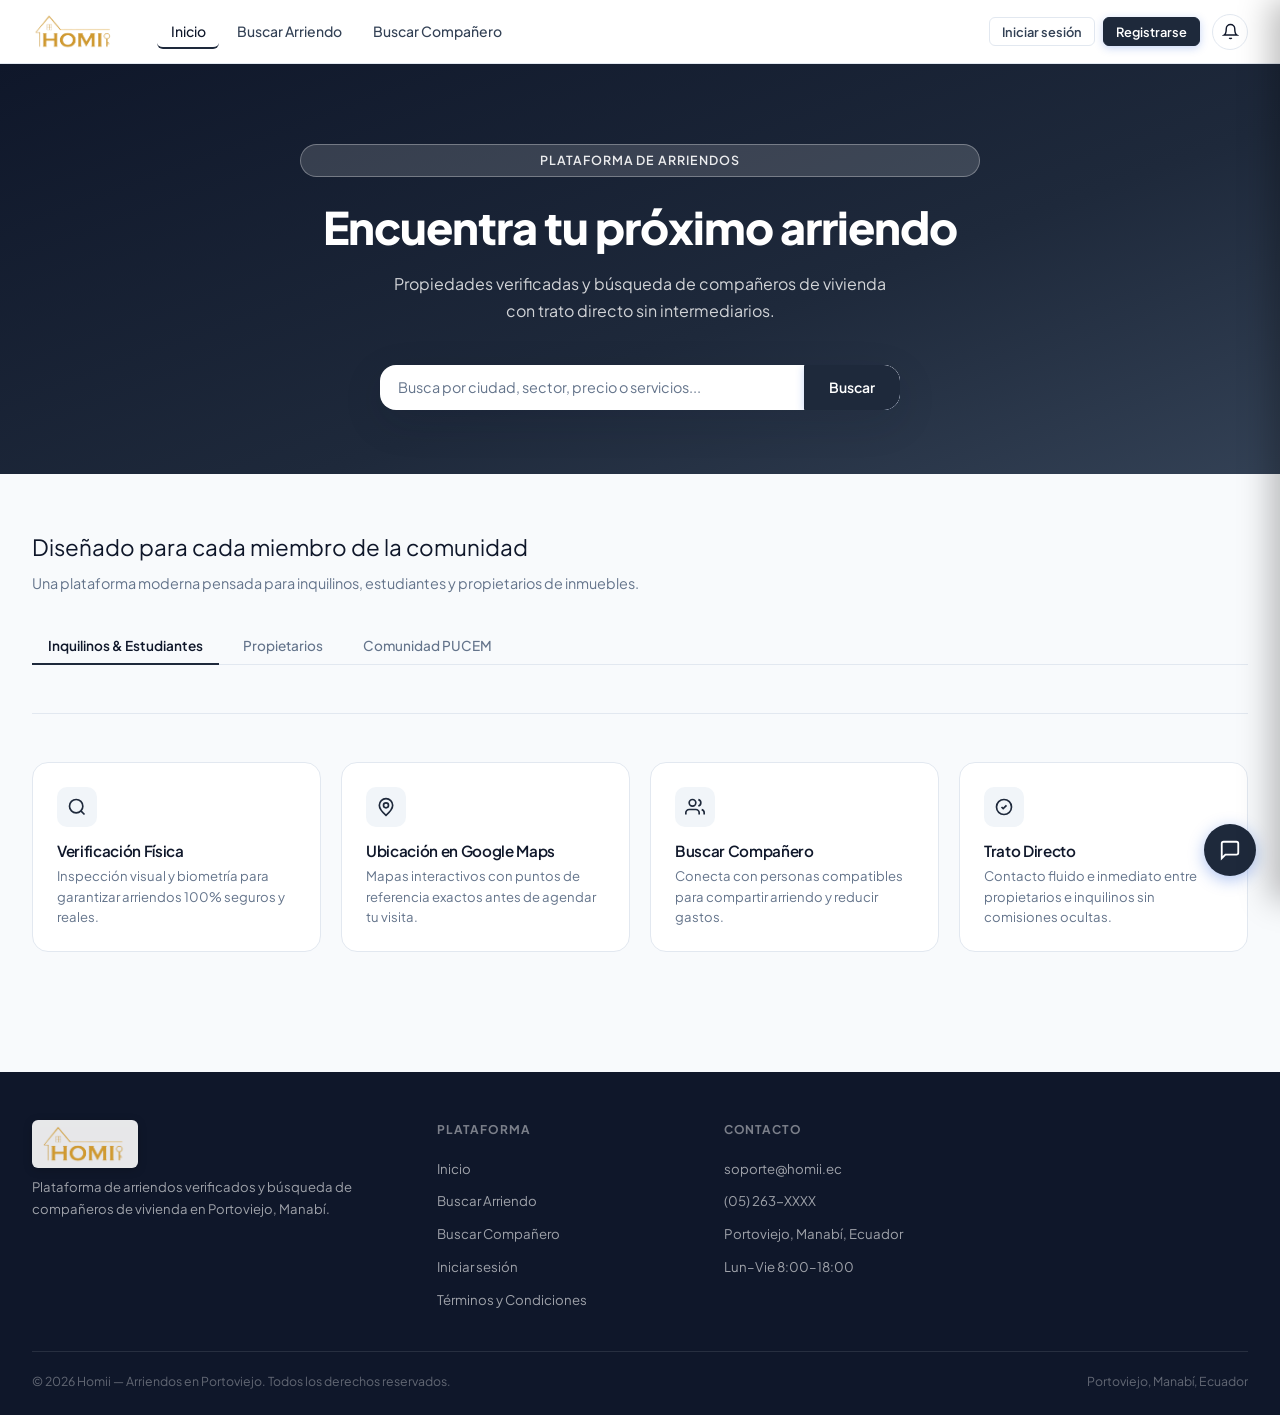
==== index.html @ aa0722a0 "Actualizacion 9.2" ====
<!DOCTYPE html>
<html lang="es">
<head>
  <meta charset="UTF-8">
  <meta name="viewport" content="width=device-width, initial-scale=1.0, maximum-scale=1.0, user-scalable=no">
  
  <!-- Favicon / Logo oficial en la pestaña y ventana del navegador -->
  <link rel="icon" type="image/png" href="logo.png?v=20260811_56">
  <link rel="shortcut icon" type="image/png" href="favicon.png?v=20260811_56">
  <link rel="apple-touch-icon" href="logo.png?v=20260811_56">
  
  <!-- Leaflet.js — Mapa Interactivo Open-Source de Alta Velocidad sin claves API -->
  <link rel="stylesheet" href="https://unpkg.com/leaflet@1.9.4/dist/leaflet.css" integrity="sha256-p4NxAoJBhIIN+hmNHrzRCf9tD/miZyoHS5obTRR9BMY=" crossorigin="" />
  <script src="https://unpkg.com/leaflet@1.9.4/dist/leaflet.js" integrity="sha256-20nQCchB9co0qIjJZRGuk2/Z9VM+kNiyxNV1lvTlZBo=" crossorigin=""></script>

  <!-- Verificación Oficial de Google Search Console -->
  <meta name="google-site-verification" content="google994b02ae93a6fcab" />
  
  <title>Homii — Plataforma de Arriendos y Búsqueda de Compañeros de Vivienda</title>
  <meta name="description" content="Encuentre departamentos, habitaciones y arriendos verificados o busque compañeros de vivienda a nivel nacional e internacional con Homii.">
  <meta name="keywords" content="Homii, arriendos ecuador, alquiler de departamentos, buscar compañero de vivienda, roomies ecuador, alquiler portoviejo, guayaquil, quito, pucem">
  
  <!-- Canonical & Open Graph SEO -->
  <link rel="canonical" href="https://homii-beta.vercel.app/" />
  <meta property="og:title" content="Homii — Plataforma de Arriendos y Búsqueda de Compañeros" />
  <meta property="og:description" content="Encuentre departamentos y arriendos verificados o publique su propiedad de manera segura." />
  <meta property="og:url" content="https://homii-beta.vercel.app/" />
  <meta property="og:type" content="website" />
  <meta property="og:image" content="https://homii-beta.vercel.app/logo.png" />
  
  <!-- Structured Data JSON-LD para Google Search -->
  <script type="application/ld+json">
  {
    "@context": "https://schema.org",
    "@type": "RealEstateAgent",
    "name": "Homii",
    "url": "https://homii-beta.vercel.app/",
    "logo": "https://homii-beta.vercel.app/logo.png",
    "description": "Plataforma digital para la búsqueda de arriendos e intermediación de propiedades e inquilinos.",
    "areaServed": "Ecuador"
  }
  </script>

  <link rel="stylesheet" href="style.css">
</head>
<body>

<!-- ===========================================================
     ENCABEZADO
     =========================================================== -->
<header>
  <div class="nav-inner">
    <div class="logo">
      <img src="logo.png?v=20260811_56" alt="Homii" style="height: 38px; object-fit: contain;">
      <span class="logo-tag pucem-element">PUCEM</span>
    </div>

    <ul class="nav-links">
      <li><a class="nav-link active" data-view="landing" onclick="navigate('landing')" href="javascript:void(0)">Inicio</a></li>
      <li><a class="nav-link" data-view="search" onclick="navigate('search')" href="javascript:void(0)">Buscar Arriendo</a></li>
      <li><a class="nav-link" data-view="roomie" onclick="navigate('roomie')" href="javascript:void(0)">Buscar Compañero</a></li>
      <li class="nav-landlord-link" style="display:none;"><a class="nav-link" data-view="landlord" onclick="navigate('landlord')" href="javascript:void(0)">Panel Propietario</a></li>
      <li class="nav-uni-link" style="display:none;"><a class="nav-link" data-view="university" onclick="navigate('university')" href="javascript:void(0)">Portal PUCEM</a></li>
      <li class="nav-admin-link" style="display:none;"><a class="nav-link" data-view="admin" onclick="navigate('admin')" href="javascript:void(0)">Panel Administrador</a></li>
      <li class="nav-profile-link" style="display:none;"><a class="nav-link" data-view="profile" onclick="navigate('profile')" href="javascript:void(0)">Mi Perfil</a></li>
    </ul>

    <div class="nav-actions">
      <!-- Invitado -->
      <div id="nav-guest" style="display:flex;gap:0.5rem;align-items:center;">
        <button class="btn btn-outline btn-sm" id="btn-login" onclick="openAuth()" type="button">Iniciar sesión</button>
        <button class="btn btn-primary btn-sm" id="btn-register" onclick="openAuthRegister()" type="button">Registrarse</button>
      </div>

      <!-- Usuario con sesión -->
      <div id="nav-user" style="display:none;gap:0.75rem;align-items:center;">
        <div class="user-chip" onclick="navigate('profile')" style="cursor:pointer;" title="Ver mi perfil">
          <div class="user-avatar" id="nav-avatar">U</div>
          <span class="user-name" id="nav-username">Usuario</span>
        </div>
        <button class="btn btn-outline btn-sm" id="btn-logout" onclick="logout()" type="button">Salir</button>
      </div>

      <!-- Campana -->
      <div class="bell-btn" id="bell-btn" title="Notificaciones">
        <svg viewBox="0 0 24 24" width="17" height="17" stroke="currentColor" stroke-width="2" fill="none">
          <path d="M18 8A6 6 0 006 8c0 7-3 9-3 9h18s-3-2-3-9M13.73 21a2 2 0 01-3.46 0"/>
        </svg>
        <span class="bell-dot" id="bell-dot" style="display:none;"></span>
      </div>

      <!-- Botón Menú Móvil -->
      <button class="mobile-menu-toggle" id="mobile-menu-toggle" onclick="toggleMobileDrawer(event)" aria-label="Menú">
        <svg viewBox="0 0 24 24" width="24" height="24" stroke="currentColor" stroke-width="2.2" fill="none" style="pointer-events:none;">
          <path d="M4 6h16M4 12h16M4 18h16" style="pointer-events:none;"/>
        </svg>
      </button>
    </div>
  </div>
</header>

<!-- Banner de advertencia biométrica pendiente -->
<div id="biometric-warning-banner" style="display:none; background:#fffbeb; border-bottom:1px solid #fef3c7; color:#b45309; padding:0.75rem 1rem; text-align:center; font-size:0.85rem; font-weight:500; align-items:center; justify-content:center; gap:0.5rem; width:100%; box-sizing:border-box; z-index:100; position:relative;">
  <svg viewBox="0 0 24 24" width="16" height="16" stroke="currentColor" stroke-width="2" fill="none" style="flex-shrink:0;"><path d="M10.29 3.86L1.82 18a2 2 0 0 0 1.71 3h16.94a2 2 0 0 0 1.71-3L13.71 3.86a2 2 0 0 0-3.42 0z"></path><line x1="12" y1="9" x2="12" y2="13"></line><line x1="12" y1="17" x2="12.01" y2="17"></line></svg>
  <span><strong>Verificación Biométrica Pendiente:</strong> Tu registro está siendo revisado por el equipo de Homii. La asignación y reserva de propiedades estarán deshabilitadas hasta que se apruebe tu cuenta (máx. 24h).</span>
</div>

<!-- Drawer de Navegación Móvil -->
<div class="mobile-nav-overlay" id="mobile-nav-overlay"></div>
<div class="mobile-nav-drawer" id="mobile-nav-drawer">
  <div class="mobile-drawer-head">
    <div class="logo">
      <img src="logo.png?v=20260811_56" alt="Homii" style="height: 32px; object-fit: contain;">
      <span class="logo-tag pucem-element">PUCEM</span>
    </div>
    <button class="modal-close" id="mobile-drawer-close">&times;</button>
  </div>
  <div class="mobile-drawer-body">
    <!-- Usuario info en menú móvil -->
    <div id="mobile-user-info" style="display:none;padding:0.75rem;background:var(--gray-50);border-radius:var(--radius-sm);margin-bottom:1rem;align-items:center;gap:0.75rem;">
      <div class="user-avatar" id="mobile-avatar" style="width:38px;height:38px;">U</div>
      <div style="flex:1;min-width:0;">
        <div id="mobile-username" style="font-weight:600;font-size:0.9rem;color:var(--text);">Usuario</div>
        <div id="mobile-user-role" style="font-size:0.75rem;color:var(--text-muted);">Estudiante</div>
      </div>
    </div>

    <ul class="mobile-nav-links">
      <li><a class="nav-link active" data-view="landing" onclick="window.closeMobileDrawer();navigate('landing');" href="javascript:void(0)">Inicio</a></li>
      <li><a class="nav-link" data-view="search" onclick="window.closeMobileDrawer();navigate('search');" href="javascript:void(0)">Buscar Arriendo</a></li>
      <li><a class="nav-link" data-view="roomie" onclick="window.closeMobileDrawer();navigate('roomie');" href="javascript:void(0)">Buscar Compañero</a></li>
      <li class="nav-landlord-link" style="display:none;"><a class="nav-link" data-view="landlord" onclick="window.closeMobileDrawer();navigate('landlord');" href="javascript:void(0)">Panel Propietario</a></li>
      <li class="nav-uni-link" style="display:none;"><a class="nav-link" data-view="university" onclick="window.closeMobileDrawer();navigate('university');" href="javascript:void(0)">Portal PUCEM</a></li>
      <li class="nav-admin-link" style="display:none;"><a class="nav-link" data-view="admin" onclick="window.closeMobileDrawer();navigate('admin');" href="javascript:void(0)">Panel Administrador</a></li>
      <li class="nav-profile-link" style="display:none;"><a class="nav-link" data-view="profile" onclick="window.closeMobileDrawer();navigate('profile');" href="javascript:void(0)">Mi Perfil</a></li>
    </ul>

    <div class="mobile-drawer-actions" style="margin-top:1.5rem;">
      <div id="mobile-guest-actions" style="display:flex;flex-direction:column;gap:0.5rem;">
        <button class="btn btn-outline btn-full" id="btn-mobile-login" onclick="window.closeMobileDrawer();openAuth();" type="button">Iniciar sesión</button>
        <button class="btn btn-primary btn-full" id="btn-mobile-register" onclick="window.closeMobileDrawer();openAuthRegister();" type="button">Registrarse</button>
      </div>
      <div id="mobile-user-actions" style="display:none;flex-direction:column;gap:0.5rem;">
        <button class="btn btn-outline btn-full" id="btn-mobile-logout" onclick="window.closeMobileDrawer();logout();" type="button">Cerrar sesión</button>
      </div>
    </div>
  </div>
</div>

<!-- Notificaciones -->
<div class="notif-panel" id="notif-panel">
  <div class="notif-head">
    <h4>Notificaciones</h4>
    <button class="notif-clear" id="notif-clear">Limpiar</button>
  </div>
  <div class="notif-body" id="notif-body"></div>
</div>

<main>

<!-- ===========================================================
     INICIO
     =========================================================== -->
<section class="view active" id="landing-view">

  <!-- Hero -->
  <div class="hero">
    <div class="hero-inner">
      <!-- Texto por defecto (Modo Neutro General) -->
      <div class="hero-label non-pucem-element">Plataforma de Arriendos</div>
      <h1 class="non-pucem-element">Encuentra tu próximo arriendo</h1>
      <p class="hero-desc non-pucem-element">
        Propiedades verificadas y búsqueda de compañeros de vivienda con trato directo sin intermediarios.
      </p>

      <!-- Texto exclusivo MODO PUCEM (Solo para usuarios con correo @pucem.edu.ec / @pucesm.edu.ec) -->
      <div class="hero-label pucem-element">Plataforma Oficial — Comunidad PUCEM</div>
      <h1 class="pucem-element">Encuentra tu hogar cerca de la universidad</h1>
      <p class="hero-desc pucem-element">
        Arriendos inspeccionados y certificados para estudiantes y docentes universitarios.
      </p>

      <div class="hero-search">
        <input type="text" id="quick-search" placeholder="Busca por ciudad, sector, precio o servicios...">
        <button class="btn btn-primary" id="hero-search-btn">Buscar</button>
      </div>

      <!-- Contadores de estadísticas (Ocultos temporalmente hasta alcanzar volúmenes masivos) -->
      <div class="hero-stats" style="display:none;">
        <div>
          <div class="hero-stat-num">8+</div>
          <div class="hero-stat-label">Propiedades</div>
        </div>
        <div>
          <div class="hero-stat-num">3</div>
          <div class="hero-stat-label non-pucem-element">Verificados</div>
          <div class="hero-stat-label pucem-element">Comunidad PUCEM</div>
        </div>
        <div>
          <div class="hero-stat-num">6</div>
          <div class="hero-stat-label">Perfiles Roomie</div>
        </div>
      </div>
    </div>
  </div>

  <div class="landing-section">
    <div class="landing-section-inner">

      <!-- Segmentos -->
      <div style="margin-bottom:3rem;">
        <div class="section-title">Diseñado para cada miembro de la comunidad</div>
        <div class="section-desc">Una plataforma moderna pensada para inquilinos, estudiantes y propietarios de inmuebles.</div>

        <div class="seg-tabs">
          <button class="seg-tab active" data-seg="tenant">Inquilinos & Estudiantes</button>
          <button class="seg-tab" data-seg="landlord">Propietarios</button>
          <button class="seg-tab" data-seg="pucem">Comunidad PUCEM</button>
        </div>

        <div id="seg-panel-tenant" class="seg-panel"></div>
        <div id="seg-panel-landlord" class="seg-panel"></div>
        <div id="seg-panel-pucem" class="seg-panel"></div>
      </div>

      <!-- Bloque PUCEM Student -->
      <div class="pucem-block pucem-element">
        <div>
          <div class="pucem-block-label">Programa Oficial</div>
          <h3>¿Es estudiante de la PUCEM?</h3>
          <p>
            Active su cuenta con su correo @pucem.edu.ec y acceda a arriendos inspeccionados físicamente,
            cercanos a su facultad y con condiciones preferenciales.
          </p>
          <div class="pucem-block-actions">
            <button class="btn btn-white" onclick="navigate('search')">Explorar Arriendos</button>
            <a class="btn btn-white-outline activation-trigger" href="#">Ver correo de activación</a>
          </div>
        </div>
        <div class="email-sim">
          <div class="email-sim-header">
            <div class="email-sim-from">De:</div>
            <div class="email-sim-sender">noreply@homii.pucem.edu.ec</div>
          </div>
          <h4>Active su cuenta Homii Student PUCEM</h4>
          <p>
            Su correo @pucem.edu.ec fue reconocido como parte del convenio institucional.
            Active su pase para acceder a arriendos certificados y a la sección de búsqueda de compañero.
          </p>
          <button class="btn btn-white btn-full activation-trigger" style="font-size:0.85rem;">Activar pase estudiantil</button>
        </div>
      </div>

      <!-- Características -->
      <div class="features-grid">
        <div class="feature-card">
          <div class="feature-card-icon">
            <svg viewBox="0 0 24 24" width="20" height="20" stroke-width="2" fill="none"><circle cx="11" cy="11" r="8"/><path d="M21 21l-4.35-4.35"/></svg>
          </div>
          <h4>Verificación Física</h4>
          <p>Inspección visual y biometría para garantizar arriendos 100% seguros y reales.</p>
        </div>
        <div class="feature-card">
          <div class="feature-card-icon">
            <svg viewBox="0 0 24 24" width="20" height="20" stroke-width="2" fill="none"><path d="M12 2a8 8 0 00-8 8c0 5.25 8 12 8 12s8-6.75 8-12a8 8 0 00-8-8z"/><circle cx="12" cy="10" r="3"/></svg>
          </div>
          <h4>Ubicación en Google Maps</h4>
          <p>Mapas interactivos con puntos de referencia exactos antes de agendar tu visita.</p>
        </div>
        <div class="feature-card">
          <div class="feature-card-icon">
            <svg viewBox="0 0 24 24" width="20" height="20" stroke-width="2" fill="none"><path d="M17 21v-2a4 4 0 00-4-4H5a4 4 0 00-4 4v2"/><circle cx="9" cy="7" r="4"/><path d="M23 21v-2a4 4 0 00-3-3.87"/><path d="M16 3.13a4 4 0 010 7.75"/></svg>
          </div>
          <h4>Buscar Compañero</h4>
          <p>Conecta con personas compatibles para compartir arriendo y reducir gastos.</p>
        </div>
        <div class="feature-card">
          <div class="feature-card-icon">
            <svg viewBox="0 0 24 24" width="20" height="20" stroke-width="2" fill="none"><path d="M9 12l2 2 4-4m6 2a9 9 0 11-18 0 9 9 0 0118 0z"/></svg>
          </div>
          <h4>Trato Directo</h4>
          <p>Contacto fluido e inmediato entre propietarios e inquilinos sin comisiones ocultas.</p>
        </div>
        <div class="feature-card pucem-element">
          <div class="feature-card-icon">
            <svg viewBox="0 0 24 24" width="20" height="20" stroke-width="2" fill="none"><path d="M9 12l2 2 4-4m6 2a9 9 0 11-18 0 9 9 0 0118 0z"/></svg>
          </div>
          <h4>Convenio PUCEM Oficial</h4>
          <p>Los arriendos certificados están respaldados por el convenio institucional entre la PUCEM y Homii.</p>
        </div>
      </div>

    </div>
  </div>

</section>

<!-- ===========================================================
     BUSCADOR DE ARRIENDOS
     =========================================================== -->
<section class="view" id="search-view">
<div class="view-inner">
  <div class="page-title">Buscar Arriendo</div>
  <div class="page-subtitle non-pucem-element">Propiedades disponibles a nivel nacional e internacional</div>
  <div class="page-subtitle pucem-element">Propiedades verificadas para la Comunidad PUCEM</div>

  <div class="search-layout">

    <!-- Panel de filtros -->
    <aside class="filter-panel">
      <div class="filter-panel-title">Filtros</div>

      <div class="filter-block">
        <div class="filter-block-title">Provincia / Ciudad</div>
        <select class="form-select" id="filter-province">
          <option value="all">Todas las provincias</option>
          <option value="Guayas">Guayas (Guayaquil, Samborondón...)</option>
          <option value="Pichincha">Pichincha (Quito, Cumbayá...)</option>
          <option value="Manabí">Manabí (Manta, Portoviejo...)</option>
          <option value="Azuay">Azuay (Cuenca...)</option>
          <option value="Los Ríos">Los Ríos (Babahoyo, Quevedo...)</option>
          <option value="El Oro">El Oro (Machala...)</option>
          <option value="Santo Domingo">Santo Domingo</option>
          <option value="Tungurahua">Tungurahua (Ambato...)</option>
          <option value="Loja">Loja</option>
          <option value="Imbabura">Imbabura (Ibarra...)</option>
          <option value="Santa Elena">Santa Elena (Salinas...)</option>
        </select>
      </div>

      <div class="filter-block">
        <div class="filter-block-title">Búsqueda por palabra clave</div>
        <input type="text" class="form-input" id="filter-keyword" placeholder="Barrio, sector, servicio...">
      </div>

      <div class="filter-block">
        <div class="filter-block-title">Precio máximo: <span id="filter-price-val">$1200</span></div>
        <input type="range" class="range-slider" id="filter-price" min="100" max="1200" step="25" value="1200">
        <div class="range-labels"><span>$100</span><span>$1200</span></div>
      </div>

      <div class="filter-block">
        <div class="filter-block-title">Habitaciones</div>
        <select class="form-select" id="filter-rooms">
          <option value="any">Cualquier cantidad</option>
          <option value="1">1 o más</option>
          <option value="2">2 o más</option>
          <option value="3">3 o más</option>
        </select>
      </div>

      <div class="filter-block non-pucem-element">
        <div class="filter-block-title">Verificación</div>
        <label class="checkbox-label">
          <input type="checkbox" id="filter-certified-homii">
          Solo arriendos verificados por Homii
        </label>
      </div>

      <div class="filter-block pucem-element">
        <div class="filter-block-title">Comunidad PUCEM</div>
        <label class="checkbox-label">
          <input type="checkbox" id="filter-certified-pucem">
          Solo arriendos de la Comunidad PUCEM
        </label>
      </div>

      <div class="filter-block">
        <div class="filter-block-title non-pucem-element">Distancia al centro: <span id="filter-distance-val">10 km</span></div>
        <div class="filter-block-title pucem-element">Distancia a PUCEM: <span id="filter-distance-val">10 km</span></div>
        <input type="range" class="range-slider" id="filter-distance" min="0.1" max="10" step="0.1" value="10">
        <div class="range-labels"><span>0.1 km</span><span>10 km</span></div>
      </div>

      <div class="filter-block">
        <div class="filter-block-title">Servicios incluidos</div>
        <div style="display:flex;flex-direction:column;gap:0.5rem;">
          <label class="checkbox-label"><input type="checkbox" class="filter-amenity" value="agua"> Agua</label>
          <label class="checkbox-label"><input type="checkbox" class="filter-amenity" value="internet"> Internet</label>
          <label class="checkbox-label"><input type="checkbox" class="filter-amenity" value="electricidad"> Electricidad</label>
          <label class="checkbox-label"><input type="checkbox" class="filter-amenity" value="mascotas"> Mascotas permitidas</label>
          <label class="checkbox-label"><input type="checkbox" class="filter-amenity" value="amoblado"> Amoblado</label>
          <label class="checkbox-label"><input type="checkbox" class="filter-amenity" value="lavanderia"> Lavandería</label>
        </div>
      </div>

      <button class="btn btn-outline btn-full btn-sm"
        onclick="document.querySelectorAll('.filter-amenity,.filter-certified').forEach(e=>e.checked=false);
                 document.getElementById('filter-keyword').value='';
                 document.getElementById('filter-price').value=1200;
                 document.getElementById('filter-price-val').textContent='$1200';
                 document.getElementById('filter-distance').value=10;
                 document.getElementById('filter-distance-val').textContent='10 km';
                 document.getElementById('filter-rooms').value='any';
                 filterListings();">
        Limpiar filtros
      </button>
    </aside>

    <!-- Listado -->
    <div>
      <div class="listings-bar">
        <span class="listings-count-text"><span id="listings-count">0</span> propiedades disponibles</span>
        <div style="display:flex;align-items:center;gap:0.5rem;">
          <span style="font-size:0.8rem;color:var(--text-muted);">Ordenar:</span>
          <select class="listings-sort-sel" id="sort-by">
            <option value="featured">Destacados primero</option>
            <option value="price-asc">Precio: menor a mayor</option>
            <option value="price-desc">Precio: mayor a menor</option>
            <option value="distance">Más cercano a PUCEM</option>
            <option value="rating">Mejor calificación</option>
          </select>
        </div>
      </div>
      <div class="listings-grid" id="listings-grid"></div>
    </div>

  </div>
</div>
</section>

<!-- ===========================================================
     BUSCAR COMPAÑERO (ROOMIE)
     =========================================================== -->
<section class="view" id="roomie-view">
<div class="view-inner">
  <div class="page-title">Buscar Compañero de Vivienda</div>
  <div class="page-subtitle non-pucem-element">Conecta con personas y estudiantes en Portoviejo para compartir gastos de arriendo</div>
  <div class="page-subtitle pucem-element">Conecta con estudiantes de la PUCEM para compartir gastos de arriendo</div>

  <!-- Hero explicativo -->
  <div class="roomie-hero">
    <div>
      <h2>Comparte el arriendo, comparte la experiencia</h2>
      <p class="non-pucem-element">
        Vivir solo en Portoviejo puede resultar costoso. La sección Buscar Compañero le permite conectar con otras personas o estudiantes que también buscan dividir el costo mensual del arriendo. Puede publicar su propio perfil o buscar entre los perfiles disponibles.
      </p>
      <p class="pucem-element">
        Vivir solo en Portoviejo puede resultar costoso para un estudiante foráneo. La sección
        Buscar Compañero le permite conectar con otros estudiantes de la PUCEM que también
        buscan con quién dividir el costo mensual del arriendo. Puede publicar su propio perfil
        o buscar entre los perfiles disponibles.
      </p>
      <div style="display:flex;gap:1rem;flex-wrap:wrap;">
        <button class="btn btn-primary" onclick="document.getElementById('roomie-form-card').scrollIntoView({behavior:'smooth'})">Publicar mi perfil</button>
        <button class="btn btn-secondary" onclick="document.getElementById('roomie-grid-section').scrollIntoView({behavior:'smooth'})">Ver perfiles disponibles</button>
      </div>
      <div class="roomie-hero-stats" style="margin-top:1.5rem;">
        <div>
          <div class="rh-stat-n" id="roomie-hero-stat">0</div>
          <div class="rh-stat-l">Perfiles activos</div>
        </div>
        <div>
          <div class="rh-stat-n" id="roomie-stat-busca">0</div>
          <div class="rh-stat-l">Buscan lugar</div>
        </div>
        <div>
          <div class="rh-stat-n" id="roomie-stat-tiene">0</div>
          <div class="rh-stat-l">Tienen lugar disponible</div>
        </div>
      </div>
    </div>
    <div class="roomie-hero-form-card" id="roomie-form-card">
      <h4>Publique su perfil de compañero</h4>
      <form id="roomie-form" style="display:flex;flex-direction:column;gap:0.85rem;">
        
        <!-- Insignia de datos del perfil de usuario -->
        <div id="rp-user-info-badge" style="background:var(--bg-section); border:1px solid var(--border); padding:0.65rem 0.85rem; border-radius:var(--radius-md); font-size:0.85rem; display:flex; align-items:center; justify-content:space-between;">
          <div>
            <span style="color:var(--text-muted); font-size:0.72rem; font-weight:700; text-transform:uppercase; display:block; letter-spacing:0.04em;">Publicando como</span>
            <strong id="rp-user-display-name" style="color:var(--blue-dark); font-size:0.95rem;">Usuario</strong>
            <span id="rp-user-display-career" style="color:var(--text-sec); font-size:0.82rem; margin-left:0.25rem;">— Ocupación no especificada</span>
          </div>
          <button type="button" class="btn btn-outline btn-sm" onclick="navigate('profile')" style="font-size:0.75rem; padding:0.25rem 0.5rem; border-radius:var(--radius-md);">✏️ Editar Perfil</button>
        </div>

        <div class="form-row">
          <div class="form-group">
            <label class="form-label" id="rp-budget-label">Presupuesto mensual ($) *</label>
            <input type="number" class="form-input" id="rp-budget" min="50" max="1000" placeholder="Ej. 140" required>
          </div>
          <div class="form-group">
            <label class="form-label">Disponible desde</label>
            <input type="text" class="form-input" id="rp-available" placeholder="Ej. Agosto 2026">
          </div>
        </div>
        <div class="form-row">
          <div class="form-group">
            <label class="form-label">Tipo de perfil</label>
            <select class="form-select" id="rp-type">
              <option value="busca-lugar">Busco lugar y compañero</option>
              <option value="tiene-lugar">Tengo lugar, busco compañero</option>
            </select>
          </div>
          <div class="form-group">
            <label class="form-label">Horario de clases</label>
            <select class="form-select" id="rp-schedule">
              <option value="Diurno">Diurno</option>
              <option value="Mixto">Mixto</option>
              <option value="Nocturno">Nocturno</option>
            </select>
          </div>
        </div>

        <!-- Campo condicional de ubicación si tiene lugar disponible -->
        <div id="tiene-lugar-fields" style="display:none; flex-direction:column; gap:0.85rem; background:rgba(26, 86, 219, 0.04); border:1px solid var(--border-blue); padding:0.85rem; border-radius:var(--radius-md);">
          <div class="form-group">
            <label class="form-label">Sector / Ubicación del lugar *</label>
            <input type="text" class="form-input" id="rp-location" placeholder="Ej. Av. Universitaria y Calle 15">
          </div>
        </div>

        <div class="form-group">
          <label class="form-label">Género</label>
          <select class="form-select" id="rp-gender">
            <option value="Indistinto">Indistinto</option>
            <option value="Femenino">Femenino</option>
            <option value="Masculino">Masculino</option>
          </select>
        </div>
        <div class="form-group">
          <label class="form-label">Descripción breve *</label>
          <textarea class="form-input" id="rp-desc" rows="2" placeholder="Cuéntenos sobre sus hábitos, preferencias de convivencia y qué busca en un compañero..." required></textarea>
        </div>
        <button type="submit" class="btn btn-primary btn-full">Publicar perfil</button>
      </form>
    </div>
  </div>

  <!-- Sección de listado -->
  <div id="roomie-grid-section">
    <div class="roomie-layout">
      <!-- Filtros -->
      <aside class="filter-panel">
        <div class="filter-panel-title">Filtros</div>

        <div class="filter-block">
          <div class="filter-block-title">Provincia / Ciudad</div>
          <select class="form-select" id="roomie-province">
            <option value="all">Todas las provincias</option>
            <option value="Guayas">Guayas (Guayaquil, Samborondón...)</option>
            <option value="Pichincha">Pichincha (Quito, Cumbayá...)</option>
            <option value="Manabí">Manabí (Manta, Portoviejo...)</option>
            <option value="Azuay">Azuay (Cuenca...)</option>
            <option value="Los Ríos">Los Ríos (Babahoyo, Quevedo...)</option>
            <option value="El Oro">El Oro (Machala...)</option>
            <option value="Santo Domingo">Santo Domingo</option>
            <option value="Tungurahua">Tungurahua (Ambato...)</option>
            <option value="Loja">Loja</option>
            <option value="Imbabura">Imbabura (Ibarra...)</option>
            <option value="Santa Elena">Santa Elena (Salinas...)</option>
          </select>
        </div>

        <div class="filter-block">
          <div class="filter-block-title">Presupuesto máximo: <span id="roomie-budget-val">$500</span></div>
          <input type="range" class="range-slider" id="roomie-budget" min="50" max="500" step="10" value="500">
          <div class="range-labels"><span>$50</span><span>$500</span></div>
        </div>

        <div class="filter-block">
          <div class="filter-block-title">Tipo de perfil</div>
          <select class="form-select" id="roomie-type">
            <option value="all">Todos</option>
            <option value="busca-lugar">Busca lugar y compañero</option>
            <option value="tiene-lugar">Tiene lugar, busca compañero</option>
          </select>
        </div>

        <div class="filter-block">
          <div class="filter-block-title">Horario</div>
          <select class="form-select" id="roomie-schedule">
            <option value="all">Todos</option>
            <option value="Diurno">Diurno</option>
            <option value="Mixto">Mixto</option>
            <option value="Nocturno">Nocturno</option>
          </select>
        </div>

        <div class="filter-block">
          <div class="filter-block-title">Género</div>
          <select class="form-select" id="roomie-gender">
            <option value="all">Todos</option>
            <option value="Femenino">Femenino</option>
            <option value="Masculino">Masculino</option>
            <option value="Indistinto">Indistinto</option>
          </select>
        </div>
      </aside>

      <!-- Grid de perfiles -->
      <div>
        <div class="listings-bar" style="margin-bottom:1.25rem;">
          <span class="listings-count-text"><span id="roomie-count">0</span> perfiles disponibles</span>
        </div>
        <div class="roomie-grid" id="roomie-grid"></div>
      </div>
    </div>
  </div>

</div>
</section>

<!-- ===========================================================
     PANEL PROPIETARIO
     =========================================================== -->
<section class="view" id="landlord-view">
<div class="view-inner">
<div class="landlord-layout">

  <div>
    <div class="page-title">Panel de Propietario</div>
    <div class="page-subtitle non-pucem-element">Gestione sus inmuebles, suba fotos, añada la ubicación y solicite la verificación de su propiedad.</div>
    <div class="page-subtitle pucem-element">Gestione sus inmuebles, suba fotos, añada la ubicación y solicite la certificación PUCEM.</div>
  </div>

  <!-- Estadísticas -->
  <div class="stats-row">
    <div class="stat-card">
      <div class="stat-l">Inmuebles activos</div>
      <div class="stat-n" id="stat-listings">0</div>
      <div class="stat-t">Publicados en Homii</div>
    </div>
    <div class="stat-card">
      <div class="stat-l">Visualizaciones estimadas</div>
      <div class="stat-n" id="stat-views">0</div>
      <div class="stat-t">+14% esta semana</div>
    </div>
    <div class="stat-card">
      <div class="stat-l">Consultas activas</div>
      <div class="stat-n" id="stat-inquiries">0</div>
      <div class="stat-t">Tasa de respuesta 92%</div>
    </div>
  </div>

  <!-- Banner de Advertencia de Verificación -->
  <div id="landlord-unverified-banner" style="display:none; margin-bottom:1.5rem;"></div>

  <div class="landlord-grid">

    <!-- Lista y planes -->
    <div style="display:flex;flex-direction:column;gap:1.5rem;">
      <div class="panel-card">
        <div class="panel-card-title">Mis Propiedades</div>
        <div id="landlord-list" style="display:flex;flex-direction:column;gap:0.75rem;"></div>
      </div>

      <div class="panel-card" id="landlord-messages">
        <div class="panel-card-title">Mensajes recibidos</div>
        <p style="font-size:0.83rem;color:var(--text-muted);">No tiene mensajes todavía. Cuando alguien le escriba, los mensajes aparecerán aquí.</p>
      </div>

      <!-- Banner de Servicio VIP Gestión Delegada Homii -->
      <div class="panel-card" style="background: linear-gradient(135deg, #1e293b 0%, #0f172a 100%); color: white; border:1px solid #334155;">
        <div style="display:flex; justify-content:space-between; align-items:flex-start; flex-wrap:wrap; gap:1rem;">
          <div>
            <span class="badge badge-amber" style="font-size:0.7rem; margin-bottom:0.4rem; display:inline-block; font-weight:700;">Servicio Exclusivo Homii VIP</span>
            <h4 style="color:white; margin:0 0 0.4rem; font-size:1.1rem; font-weight:700;">¿Prefiere delegar la gestión de sus inmuebles?</h4>
            <p style="font-size:0.83rem; color:#94a3b8; margin:0; max-width:650px;">
              Si viaja constantemente, es una persona mayor o prefiere optimizar su tiempo, nuestro equipo de atención coordinada se encarga de todo el proceso: filtrado de postulantes, visitas al inmueble y redacción de contratos para su posterior firma.
            </p>
          </div>
          <button type="button" class="btn btn-primary" onclick="alert('Solicitud enviada.\n\nUn representante de nuestro equipo se pondrá en contacto con usted a la brevedad para coordinar la gestión de sus propiedades.')" style="white-space:nowrap; background:#f59e0b; border:none; color:#0f172a; font-weight:700;">Solicitar Gestión VIP</button>
        </div>
      </div>

      <div class="panel-card">
        <div class="panel-card-title">Planes de Visibilidad</div>
        <div class="plans-grid">
          <div class="plan-card">
            <div class="plan-name">Plan Estándar</div>
            <div class="plan-price">$0 <span>/mes</span></div>
            <ul class="plan-features">
              <li><span class="seg-check" style="flex-shrink:0;">&#10003;</span> Publicación en catálogo público</li>
              <li><span class="seg-check" style="flex-shrink:0;">&#10003;</span> Galería de hasta 5 fotografías</li>
              <li><span class="seg-check" style="flex-shrink:0;">&#10003;</span> Mensajería con potenciales inquilinos</li>
              <li><span class="seg-check" style="flex-shrink:0;">&#10003;</span> Ficha técnica en mapa interactivo</li>
            </ul>
            <button class="btn btn-outline btn-sm" disabled style="margin-top:auto;">Plan activo</button>
          </div>
          <div class="plan-card featured-plan">
            <div class="plan-name">Plan Destacado — Arrendador</div>
            <div class="plan-price">$9.99 <span>/mes</span></div>
            <ul class="plan-features" style="font-size:0.82rem; gap:0.45rem;">
              <li><span class="seg-check" style="flex-shrink:0;">&#10003;</span> Mayor visibilidad de sus propiedades</li>
              <li><span class="seg-check" style="flex-shrink:0;">&#10003;</span> Posicionamiento prioritario en resultados</li>
              <li><span class="seg-check" style="flex-shrink:0;">&#10003;</span> Galería ampliada por propiedad</li>
              <li><span class="seg-check" style="flex-shrink:0;">&#10003;</span> Reporte de estadísticas de visitas</li>
              <li><span class="seg-check" style="flex-shrink:0;">&#10003;</span> Atención prioritaria en solicitudes de contacto</li>
              <li><span class="seg-check" style="flex-shrink:0;">&#10003;</span> Alertas automáticas de inquilinos interesados</li>
              <li><span class="seg-check" style="flex-shrink:0;">&#10003;</span> Perfil verificado de propietario</li>
              <li><span class="seg-check" style="flex-shrink:0;">&#10003;</span> Insignia oficial de Arrendador Destacado</li>
              <li><span class="seg-check" style="flex-shrink:0;">&#10003;</span> Promoción coordinada de sus publicaciones</li>
            </ul>
            <button class="btn btn-primary btn-sm" onclick="alert('Solicitud enviada.\n\nNos pondremos en contacto para procesar la suscripción al Plan Destacado.')" style="margin-top:auto;">Contratar Plan Destacado</button>
          </div>
        </div>
      </div>
    </div>

    <!-- Formulario publicar -->
    <aside class="panel-card">
      <div class="panel-card-title">Publicar Nuevo Inmueble</div>
      <form id="publish-form" class="publish-form">

        <div class="form-group">
          <label class="form-label">Título del anuncio *</label>
          <input type="text" class="form-input" id="prop-title" placeholder="Ej. Departamento amoblado de 2 habitaciones" required>
        </div>

        <div class="form-row">
          <div class="form-group">
            <label class="form-label">Provincia *</label>
            <select class="form-select" id="prop-province" required>
              <option value="Guayas">Guayas</option>
              <option value="Pichincha">Pichincha</option>
              <option value="Manabí">Manabí</option>
              <option value="Azuay">Azuay</option>
              <option value="Los Ríos">Los Ríos</option>
              <option value="El Oro">El Oro</option>
              <option value="Santo Domingo">Santo Domingo</option>
              <option value="Tungurahua">Tungurahua</option>
              <option value="Loja">Loja</option>
              <option value="Imbabura">Imbabura</option>
              <option value="Santa Elena">Santa Elena</option>
            </select>
          </div>
          <div class="form-group">
            <label class="form-label">Ciudad *</label>
            <input type="text" class="form-input" id="prop-city" placeholder="Ej. Guayaquil, Quito, Manta..." required>
          </div>
        </div>

        <div class="form-row">
          <div class="form-group">
            <label class="form-label">Precio mensual ($) *</label>
            <input type="number" class="form-input" id="prop-price" min="50" placeholder="Ej. 200" required>
          </div>
          <div class="form-group">
            <label class="form-label">Habitaciones</label>
            <select class="form-select" id="prop-rooms">
              <option value="1">1 habitación</option>
              <option value="2">2 habitaciones</option>
              <option value="3">3 habitaciones</option>
              <option value="4">4+ habitaciones</option>
            </select>
          </div>
        </div>

        <div class="form-group">
          <label class="form-label">Dirección o Sector exacto *</label>
          <input type="text" class="form-input" id="prop-location" placeholder="Ej. Urdesa Central, Av. Las Monjas y Calle 3era" required>
        </div>

        <div class="form-group">
          <label class="form-label">Fotos del inmueble (Hasta 5 imágenes) *</label>
          <div class="upload-area" onclick="document.getElementById('prop-images').click()">
            <svg viewBox="0 0 24 24" width="24" height="24" stroke-width="1.5" fill="none">
              <path d="M21 15v4a2 2 0 01-2 2H5a2 2 0 01-2-2v-4M17 8l-5-5-5 5M12 3v12"/>
            </svg>
            <p style="margin:0.25rem 0 0; font-size:0.8rem;"><span>Haga clic para agregar fotografías (Máximo 5 imágenes)</span><br>Formatos permitidos: JPG, PNG, WEBP</p>
          </div>
          <input type="file" id="prop-images" accept="image/*" multiple style="display:none;">
          <div id="img-thumbs" class="img-thumbs" style="display:grid; grid-template-columns:repeat(5, 1fr); gap:0.4rem; margin-top:0.5rem;"></div>
        </div>

        <div class="form-group">
          <label class="form-label">Servicios incluidos</label>
          <div style="display:grid;grid-template-columns:1fr 1fr;gap:0.45rem;background:var(--bg-section);padding:0.75rem;border-radius:var(--r-md);border:1px solid var(--border);">
            <label class="checkbox-label"><input type="checkbox" class="form-amenity" value="agua"> Agua</label>
            <label class="checkbox-label"><input type="checkbox" class="form-amenity" value="internet"> Internet</label>
            <label class="checkbox-label"><input type="checkbox" class="form-amenity" value="electricidad"> Electricidad</label>
            <label class="checkbox-label"><input type="checkbox" class="form-amenity" value="mascotas"> Mascotas</label>
            <label class="checkbox-label"><input type="checkbox" class="form-amenity" value="amoblado"> Amoblado</label>
            <label class="checkbox-label"><input type="checkbox" class="form-amenity" value="lavanderia"> Lavandería</label>
          </div>
        </div>

        <div class="form-group">
          <label class="form-label">Descripción</label>
          <textarea class="form-input" id="prop-desc" rows="3" placeholder="Describa el inmueble, sus características y beneficios..."></textarea>
        </div>

        <button type="submit" class="btn btn-primary btn-full">Publicar Inmueble</button>
      </form>
    </aside>

  </div>

</div>
</div>
</section>

<!-- ===========================================================
     PORTAL UNIVERSITARIO
     =========================================================== -->
<section class="view" id="university-view">
<div class="view-inner">
<div class="uni-layout">

  <div class="uni-header">
    <div class="uni-logo">P</div>
    <div class="uni-meta">
      <div style="margin-bottom:0.35rem;"><span class="badge badge-pucem" style="font-size:0.68rem;">Portal Administrativo</span></div>
      <h3>Pontificia Universidad Católica de Manabí — PUCEM</h3>
      <p>Gestión de certificaciones Homii Student y validación de inmuebles en el área de Portoviejo.</p>
    </div>
  </div>

  <div class="uni-stats-row">
    <div class="uni-stat-card">
      <div class="uni-stat-n" id="uni-pending-count" style="color:var(--amber);">0</div>
      <div class="uni-stat-l">Pendientes de certificación</div>
    </div>
    <div class="uni-stat-card">
      <div class="uni-stat-n" id="uni-certified-count" style="color:var(--green);">0</div>
      <div class="uni-stat-l">Certificados PUCEM</div>
    </div>
  </div>

  <div class="uni-grid">
    <div class="panel-card" style="padding:1.5rem 1rem;">
      <div class="panel-card-title" style="padding:0 0.5rem;">Inmuebles pendientes de certificación</div>
      <div style="overflow-x:auto;">
        <table class="data-table">
          <thead>
            <tr>
              <th>Inmueble</th>
              <th>Propietario</th>
              <th>Precio</th>
              <th>Distancia</th>
              <th>Mapa</th>
              <th>Accion</th>
            </tr>
          </thead>
          <tbody id="uni-table-body"></tbody>
        </table>
      </div>
    </div>

    <aside class="panel-card">
      <div class="panel-card-title">Registro de actividades</div>
      <div class="timeline" id="uni-timeline">
        <div class="tl-item ok">
          <div class="tl-time">Hoy, 09:15</div>
          <div class="tl-title">Convenio Renovado</div>
          <div class="tl-desc">Actualización del catálogo de inmuebles certificados para el ciclo 2026-2027.</div>
        </div>
        <div class="tl-item">
          <div class="tl-time">Ayer, 14:32</div>
          <div class="tl-title">Activación Estudiantil</div>
          <div class="tl-desc">Estudiante d.vinces@pucem.edu.ec activó su credencial Homii Student.</div>
        </div>
        <div class="tl-item ok">
          <div class="tl-time">21 Jun</div>
          <div class="tl-title">Inmueble Certificado</div>
          <div class="tl-desc">Aprobado: Mini Departamento Amoblado — Av. Universitaria.</div>
        </div>
      </div>
    </aside>
  </div>

</div>
</div>
</section>

<!-- ===========================================================
     PANEL DE CONTROL ADMINISTRADOR DE HOMII
     =========================================================== -->
<section class="view" id="admin-view">
<div class="view-inner" style="max-width: 1000px; margin: 0 auto;">
  <div class="page-header" style="margin-bottom: 1.5rem;">
    <h2 style="font-size:1.6rem; color:var(--blue-dark); font-weight:700; margin:0; display:flex; align-items:center; gap:0.5rem;">🛡️ Panel de Control — Administrador Homii</h2>
    <p style="font-size:0.875rem; color:var(--text-muted); margin:0.25rem 0 0;">Gestión global de la plataforma, verificación de identidades y auditorías de seguridad.</p>
  </div>

  <!-- Stats Grid -->
  <div style="display:grid; grid-template-columns: repeat(auto-fit, minmax(200px, 1fr)); gap: 1rem; margin-bottom: 2rem;">
    <div style="background:var(--bg-white); border:1px solid var(--border); border-radius:var(--radius-lg); padding:1rem; box-shadow:var(--shadow-sm);">
      <span style="font-size:0.75rem; color:var(--text-muted); text-transform:uppercase; font-weight:700;">Verificaciones Pendientes</span>
      <h3 id="admin-stat-pending" style="font-size:1.75rem; color:var(--blue); margin:0.25rem 0 0; font-weight:800;">0</h3>
    </div>
    <div style="background:var(--bg-white); border:1px solid var(--border); border-radius:var(--radius-lg); padding:1rem; box-shadow:var(--shadow-sm);">
      <span style="font-size:0.75rem; color:var(--text-muted); text-transform:uppercase; font-weight:700;">Estudiantes Activos</span>
      <h3 id="admin-stat-students" style="font-size:1.75rem; color:var(--text); margin:0.25rem 0 0; font-weight:800;">0</h3>
    </div>
    <div style="background:var(--bg-white); border:1px solid var(--border); border-radius:var(--radius-lg); padding:1rem; box-shadow:var(--shadow-sm);">
      <span style="font-size:0.75rem; color:var(--text-muted); text-transform:uppercase; font-weight:700;">Propietarios Activos</span>
      <h3 id="admin-stat-landlords" style="font-size:1.75rem; color:var(--text); margin:0.25rem 0 0; font-weight:800;">0</h3>
    </div>
    <div style="background:var(--bg-white); border:1px solid var(--border); border-radius:var(--radius-lg); padding:1rem; box-shadow:var(--shadow-sm);">
      <span style="font-size:0.75rem; color:var(--text-muted); text-transform:uppercase; font-weight:700;">Suscripciones Premium</span>
      <h3 id="admin-stat-premium" style="font-size:1.75rem; color:#f59e0b; margin:0.25rem 0 0; font-weight:800;">0</h3>
    </div>
  </div>

  <!-- Verification Requests Section (Estudiantes) -->
  <div style="background:var(--bg-white); border:1px solid var(--border); border-radius:var(--radius-xl); box-shadow:var(--shadow-md); overflow:hidden; margin-bottom:2rem;">
    <div style="padding:1.25rem 1.5rem; border-bottom:1px solid var(--border); background:var(--bg-section); display:flex; justify-content:space-between; align-items:center;">
      <h4 style="margin:0; font-size:1rem; color:var(--blue-dark); font-weight:700;">👥 Solicitudes de Verificación Biométrica (Estudiantes)</h4>
      <span class="badge badge-blue" id="admin-request-count">0 Pendientes</span>
    </div>
    
    <div id="admin-verification-list" style="display:flex; flex-direction:column; divide-y: 1px solid var(--border);">
      <!-- Cargado dinámicamente -->
    </div>
  </div>

  <!-- Property Verification Requests Section (Inmuebles) -->
  <div style="background:var(--bg-white); border:1px solid var(--border); border-radius:var(--radius-xl); box-shadow:var(--shadow-md); overflow:hidden;">
    <div style="padding:1.25rem 1.5rem; border-bottom:1px solid var(--border); background:var(--bg-section); display:flex; justify-content:space-between; align-items:center;">
      <h4 style="margin:0; font-size:1rem; color:var(--blue-dark); font-weight:700;">🏢 Inmuebles Pendientes de Verificación y Aprobación</h4>
      <span class="badge badge-amber" id="admin-prop-request-count">0 Inmuebles Pendientes</span>
    </div>
    
    <div id="admin-property-verification-list" style="display:flex; flex-direction:column;">
      <!-- Cargado dinámicamente -->
    </div>
  </div>
</div>
</section>

<!-- ===========================================================
     TERMINOS Y CONDICIONES
     =========================================================== -->
<section class="view" id="terms-view">
<div class="view-inner" style="max-width:850px; margin: 0 auto;">
  <div class="page-title">Términos y Condiciones Oficiales</div>
  <div class="page-subtitle non-pucem-element">Homii — Plataforma de Arriendos e Intermediación Tecnológica</div>
  <div class="page-subtitle pucem-element">Homii x PUCEM</div>
  
  <div style="display:flex; flex-direction:column; gap:1.5rem; margin-top:1.5rem;">

    <!-- TÉRMINOS PARA PROPIETARIOS -->
    <div class="panel-card" style="border: 2px solid var(--border-blue); background: var(--bg-white);">
      <div style="border-bottom: 1px solid var(--border); padding-bottom: 0.85rem; margin-bottom: 1rem;">
        <span class="badge badge-amber" style="font-size:0.75rem; font-weight:700; margin-bottom:0.4rem; display:inline-block;">Normativa Oficial de Publicación</span>
        <h3 style="margin:0; color:var(--blue-dark); font-size:1.25rem; font-weight:700;">TÉRMINOS Y CONDICIONES PARA PROPIETARIOS HOMII</h3>
        <p style="margin:0.35rem 0 0; font-size:0.83rem; color:var(--text-sec);">Al registrar y publicar un inmueble en Homii, el propietario declara que ha leído y acepta los siguientes términos y condiciones.</p>
      </div>

      <div style="font-size:0.85rem; color:var(--text-sec); line-height:1.75; display:flex; flex-direction:column; gap:1.15rem;">
        <div>
          <strong style="color:var(--text); font-size:0.9rem;">1. Objeto de Homii</strong><br>
          Homii es una plataforma digital que facilita el contacto entre propietarios de inmuebles y personas interesadas en arrendarlos. Homii actúa como intermediario tecnológico y no forma parte del contrato de arrendamiento celebrado entre propietario y arrendatario.
        </div>

        <div>
          <strong style="color:var(--text); font-size:0.9rem;">2. Información del inmueble</strong><br>
          El propietario se compromete a proporcionar información veraz, completa y actualizada sobre el inmueble, incluyendo ubicación, precio, fotografías, características, disponibilidad y condiciones de arrendamiento.<br>
          El propietario declara que cuenta con los derechos o autorizaciones necesarios para ofrecer el inmueble.<br>
          Homii podrá verificar la identidad del propietario y la información proporcionada antes o durante la publicación. Si se detecta información falsa, engañosa o irregular, Homii podrá retirar la publicación y suspender la cuenta.
        </div>

        <div>
          <strong style="color:var(--text); font-size:0.9rem;">3. Orden de atención de interesados</strong><br>
          El propietario deberá respetar el sistema de prioridad establecido por Homii:
          <ul style="margin:0.35rem 0 0.35rem 1.25rem; padding:0;">
            <li><strong>Usuarios Premium:</strong> tendrán prioridad sobre los usuarios que no cuenten con este beneficio.</li>
            <li><strong>Usuarios sin Premium:</strong> serán atendidos conforme al orden cronológico en que hayan manifestado su interés.</li>
          </ul>
          Cuando existan varios usuarios Premium interesados, se respetará igualmente el orden de llegada entre ellos.<br>
          La prioridad únicamente determina el orden de atención y no obliga al propietario a celebrar un contrato cuando el interesado no cumpla con las condiciones previamente establecidas para el inmueble.
        </div>

        <div>
          <strong style="color:var(--text); font-size:0.9rem;">4. Permanencia de la publicación</strong><br>
          Una vez publicada una propiedad, esta permanecerá en Homii durante un período de tres (3) meses. Durante este período, el propietario se compromete a gestionar mediante Homii los interesados generados por la publicación y no podrá retirar el inmueble para concretar deliberadamente el arrendamiento por fuera de la plataforma con el propósito de evitar las condiciones económicas del servicio.
        </div>

        <div>
          <strong style="color:var(--text); font-size:0.9rem;">5. Proceso de adjudicación</strong><br>
          Cuando el propietario y un interesado decidan avanzar con el arrendamiento, el propietario deberá activar en Homii la opción “En proceso de adjudicación”. Esta opción indica que existe una negociación o proceso en curso, pero no significa que el inmueble ya haya sido arrendado.<br>
          Una vez firmado el contrato de arrendamiento, el propietario deberá cargar una copia del documento en Homii. Después de la revisión correspondiente, Homii cambiará el estado del inmueble a “Adjudicado” y retirará la publicación de las búsquedas activas.
        </div>

        <div>
          <strong style="color:var(--text); font-size:0.9rem;">6. Arrendamiento mediante otros medios</strong><br>
          Si transcurren los tres (3) meses desde la publicación y el inmueble no ha sido adjudicado mediante Homii, el propietario podrá arrendarlo mediante otros medios, como WhatsApp, redes sociales, contactos personales u otras plataformas. En ese caso, deberá informar a Homii mediante el mecanismo habilitado para ello.<br>
          Si el propietario ya se encuentra gestionando un arrendamiento por fuera de Homii, deberá notificarlo para que la propiedad pueda ser marcada como “En proceso de adjudicación externa” y evitar nuevas solicitudes.<br>
          Cuando el arrendamiento externo se concrete, el propietario deberá informar a Homii y, cuando corresponda, proporcionar el documento que acredite la adjudicación.
        </div>

        <div>
          <strong style="color:var(--text); font-size:0.9rem;">7. Comisión por arrendamiento</strong><br>
          Cuando un inmueble sea arrendado como resultado de una gestión realizada mediante Homii, el propietario deberá pagar la tarifa correspondiente al servicio contratado. Las tarifas serán informadas antes de confirmar la publicación y podrán variar de acuerdo con el valor del canon de arrendamiento y el servicio seleccionado. La obligación de pago se genera cuando el arrendamiento se concreta mediante Homii.
        </div>

        <div>
          <strong style="color:var(--text); font-size:0.9rem;">8. Plan Premium para propietarios</strong><br>
          Los propietarios podrán contratar servicios Premium que podrán incluir:
          <ul style="margin:0.35rem 0 0.35rem 1.25rem; padding:0;">
            <li>Filtrado de potenciales arrendatarios.</li>
            <li>Contacto con personas interesadas.</li>
            <li>Gestión de solicitudes.</li>
            <li>Búsqueda de candidatos según las características solicitadas por el propietario.</li>
            <li>Apoyo durante el proceso de adjudicación.</li>
          </ul>
          El precio y las condiciones del servicio Premium serán informados antes de su contratación.
        </div>

        <div>
          <strong style="color:var(--text); font-size:0.9rem;">9. Responsabilidad del propietario</strong><br>
          El propietario será responsable de:
          <ul style="margin:0.35rem 0 0.35rem 1.25rem; padding:0;">
            <li>La veracidad de la información publicada.</li>
            <li>La legalidad de la oferta del inmueble.</li>
            <li>Las condiciones reales de la propiedad.</li>
            <li>El cumplimiento de las obligaciones derivadas del contrato de arrendamiento.</li>
            <li>La información y documentación proporcionada a Homii.</li>
          </ul>
          Homii realizará procesos de verificación para reducir riesgos, pero estos no constituyen una garantía absoluta sobre la propiedad, el propietario o el futuro arrendatario.
        </div>

        <div>
          <strong style="color:var(--text); font-size:0.9rem;">10. Uso de los datos de los interesados</strong><br>
          Los datos personales obtenidos mediante Homii deberán utilizarse exclusivamente para gestionar el proceso de arrendamiento. El propietario no podrá vender, compartir ni utilizar dichos datos para fines distintos sin la autorización o base legal correspondiente. El tratamiento de datos realizado por Homii se regirá por su correspondiente Política de Privacidad y la legislación ecuatoriana aplicable.
        </div>

        <div>
          <strong style="color:var(--text); font-size:0.9rem;">11. Incumplimiento</strong><br>
          Homii podrá suspender o cancelar una publicación o cuenta cuando el propietario:
          <ul style="margin:0.35rem 0 0.35rem 1.25rem; padding:0;">
            <li>Proporcione información falsa.</li>
            <li>Manipule el orden de prioridad.</li>
            <li>Intente evadir deliberadamente las condiciones económicas de Homii.</li>
            <li>Utilice indebidamente los datos de los usuarios.</li>
            <li>Realice actividades fraudulentas o contrarias a la ley.</li>
            <li>Incumpla estos Términos y Condiciones.</li>
          </ul>
        </div>

        <div style="background:var(--bg-section); padding:1rem; border-radius:var(--radius-md); border:1px solid var(--border);">
          <strong style="color:var(--blue-dark); font-size:0.9rem;">12. Aceptación</strong><br>
          Al seleccionar “Acepto”, publicar un inmueble o utilizar los servicios destinados a propietarios, el usuario declara que:<br>
          <em style="color:var(--text); font-weight:600; display:block; margin-top:0.4rem;">"He leído y acepto los Términos y Condiciones para Propietarios de Homii y me comprometo a cumplirlos."</em>
        </div>
      </div>
    </div>

    <!-- TÉRMINOS GENERALES -->
    <div class="panel-card">
      <div style="border-bottom: 1px solid var(--border); padding-bottom: 0.75rem; margin-bottom: 1rem;">
        <h4 style="margin:0; color:var(--text); font-size:1.1rem; font-weight:700;">Términos Generales de Uso de la Plataforma</h4>
      </div>
      <div style="font-size:0.85rem; color:var(--text-sec); line-height:1.75; display:flex; flex-direction:column; gap:1rem;">
        <p><strong>1. Aceptación de los Términos</strong><br>
        Al acceder y utilizar la plataforma Homii, usted acepta estar sujeto a estos términos y condiciones. Si no está de acuerdo con alguna parte de los términos, no podrá utilizar nuestros servicios.</p>
        
        <p><strong>2. Uso de la Plataforma</strong><br>
        Homii actúa como intermediario para conectar a propietarios de inmuebles, arrendatarios y estudiantes. No somos propietarios ni administradores de los inmuebles listados.</p>
        
        <p><strong>3. Veracidad de la Información</strong><br>
        Los usuarios son responsables de la exactitud de la información proporcionada. La verificación es una revisión inicial visual y técnica, pero no exime al arrendatario de verificar el inmueble antes de firmar un contrato legal.</p>

        <p><strong>4. Responsabilidad Civil y Legal</strong><br>
        Homii no asume responsabilidad civil, penal o administrativa por conflictos o incumplimientos contractuales entre las partes. Todos los acuerdos se realizan directamente entre los usuarios.</p>
      </div>
    </div>

  </div>
</div>
</section>

<!-- ===========================================================
     PERFIL DE USUARIO
     =========================================================== -->
<section class="view" id="profile-view">
<div class="view-inner" style="max-width:820px; margin: 0 auto;">
  <div class="page-title">Mi Perfil</div>
  <div class="page-subtitle">Personalice su cuenta, gestione su foto de perfil e información personal</div>

  <div style="display:flex;flex-direction:column;gap:1.5rem;">
    <!-- Tarjeta de Perfil principal con Foto -->
    <div class="panel-card" style="display:flex;flex-direction:column;gap:1.25rem;">
      <div style="display:flex;align-items:center;gap:1.5rem;flex-wrap:wrap;">
        <!-- Avatar y botón de cambiar foto -->
        <div style="position:relative;display:inline-block;">
          <div id="profile-avatar" class="user-avatar" style="width:84px;height:84px;font-size:2rem;font-weight:700;border-radius:50%;overflow:hidden;display:flex;align-items:center;justify-content:center;background:var(--blue);color:#fff;border:3px solid var(--border-blue);box-shadow:var(--shadow-sm);">
            U
          </div>
          <label for="avatar-file-input" style="position:absolute;bottom:0;right:-4px;background:var(--blue);color:#fff;width:32px;height:32px;border-radius:50%;display:flex;align-items:center;justify-content:center;cursor:pointer;border:2px solid #fff;box-shadow:0 2px 5px rgba(0,0,0,0.2);" title="Cambiar foto de perfil">
            <svg viewBox="0 0 24 24" width="15" height="15" stroke="currentColor" stroke-width="2" fill="none"><path d="M23 19a2 2 0 01-2 2H3a2 2 0 01-2-2V8a2 2 0 012-2h4l2-3h6l2 3h4a2 2 0 012 2z"/><circle cx="12" cy="13" r="4"/></svg>
          </label>
          <input type="file" id="avatar-file-input" accept="image/*" style="display:none;" onchange="uploadProfileAvatar(event)">
        </div>

        <div style="flex:1;min-width:220px;">
          <div style="display:flex;align-items:center;gap:0.75rem;flex-wrap:wrap;">
            <h3 id="profile-name" style="font-size:1.4rem;color:var(--text);font-weight:700;">Usuario</h3>
            <span id="profile-role" class="badge badge-blue">Rol</span>
          </div>
          <p id="profile-email" style="font-size:0.85rem;color:var(--text-muted);margin-top:0.15rem;"></p>
          <div id="profile-occupation-display" style="font-size:0.82rem;color:var(--text-sec);margin-top:0.25rem;font-weight:500;">
            Ocupación / Carrera: <span id="profile-occupation" style="color:var(--text);font-weight:600;">No especificada</span>
          </div>
          <div style="display:flex;gap:1rem;margin-top:0.4rem;flex-wrap:wrap;font-size:0.78rem;color:var(--text-sec);">
            <span>Teléfono: <strong id="profile-phone" style="color:var(--text);">---</strong></span>
            <span>Miembro desde: <span id="profile-since"></span></span>
          </div>
        </div>

        <button class="btn btn-secondary btn-sm" onclick="toggleEditProfileForm()" style="margin-left:auto;">
          ✏️ Editar Perfil
        </button>
      </div>

      <!-- Biografía / Descripción personal -->
      <div style="background:var(--bg-section);border:1px solid var(--border);border-radius:var(--r-md);padding:1rem;margin-top:0.25rem;">
        <div style="font-size:0.78rem;color:var(--text-muted);font-weight:600;text-transform:uppercase;letter-spacing:0.04em;margin-bottom:0.35rem;">
          Sobre mí / Descripción personal
        </div>
        <p id="profile-bio" style="font-size:0.88rem;color:var(--text-sec);line-height:1.6;font-style:italic;">
          No ha añadido una descripción a su perfil todavía. Haga clic en "Editar Perfil" para agregar información sobre usted.
        </p>
      </div>
    </div>

    <!-- Formulario para Editar Perfil (Oculto por defecto) -->
    <div class="panel-card" id="edit-profile-card" style="display:none;border:2px solid var(--border-blue);">
      <div class="panel-card-title">Personalizar Información de Mi Perfil</div>
      <form id="edit-profile-form" style="display:flex;flex-direction:column;gap:1rem;" onsubmit="saveProfileChanges(event)">
        <div class="form-row">
          <div class="form-group">
            <label class="form-label">Nombre completo *</label>
            <input type="text" class="form-input" id="edit-name" required>
          </div>
          <div class="form-group">
            <label class="form-label">Teléfono de contacto</label>
            <input type="tel" class="form-input" id="edit-phone" placeholder="Ej. 0991234567">
          </div>
        </div>
        <div class="form-group">
          <label class="form-label">Ocupación / Carrera universitaria</label>
          <input type="text" class="form-input" id="edit-occupation" placeholder="Ej. Estudiante de Odontología — 3er año / Ingeniero Civil">
        </div>
        <div class="form-group">
          <label class="form-label">Descripción personal / Biografía</label>
          <textarea class="form-textarea" id="edit-bio" rows="3" placeholder="Escriba una breve presentación personal, pasatiempos o preferencias de convivencia..."></textarea>
        </div>
        <div style="display:flex;gap:0.75rem;justify-content:flex-end;">
          <button type="button" class="btn btn-outline btn-sm" onclick="toggleEditProfileForm()">Cancelar</button>
          <button type="submit" class="btn btn-primary btn-sm" id="btn-save-profile">Guardar Cambios</button>
        </div>
      </form>
    </div>

    <!-- Estado de Verificación Biométrica (solo estudiantes) -->
    <div class="panel-card" id="profile-biometric-card" style="display:none; border: 1px solid var(--border);">
      <div class="panel-card-title">🛡️ Estado de Verificación Biométrica</div>
      <div id="profile-biometric-status-area" style="display:flex; flex-direction:column; gap:1rem;">
        <!-- Se genera de forma dinámica en app.js -->
      </div>
    </div>

    <!-- Mis Propiedades (solo propietario) -->
    <div class="panel-card" id="profile-my-props" style="display:none;">
      <div class="panel-card-title">Mis Propiedades Publicadas</div>
      <div id="profile-props-list" style="display:flex;flex-direction:column;gap:0.75rem;"></div>
    </div>

    <!-- Mi perfil Roomie -->
    <div class="panel-card" id="profile-my-roomie">
      <div class="panel-card-title">Mi Perfil de Compañero</div>
    </div>

    <!-- Mensajes Recibidos (solo propietario) -->
    <div class="panel-card" id="profile-messages" style="display:none;">
      <div class="panel-card-title">Mensajes Recibidos</div>
    </div>
  </div>
</div>
</section>

<!-- ===========================================================
     VISTA DE PERFIL DE OTRO USUARIO / PROPIETARIO
     =========================================================== -->
<section class="view" id="public-user-profile-view">
<div class="view-inner" style="max-width:850px; margin: 0 auto;">
  
  <div style="display:flex;align-items:center;justify-content:space-between;margin-bottom:1.25rem;">
    <button class="btn btn-outline btn-sm" onclick="navigate('search')" style="display:flex;align-items:center;gap:0.35rem;">
      &larr; Volver a Buscar
    </button>
    <span class="badge badge-blue" id="pub-view-role">Perfil de Usuario</span>
  </div>

  <div style="display:flex;flex-direction:column;gap:1.5rem;">
    
    <!-- Tarjeta Principal de Perfil -->
    <div class="panel-card" style="display:flex;flex-direction:column;gap:1.25rem;background:var(--bg-white);border:1px solid var(--border);border-radius:var(--r-xl);padding:1.75rem;">
      <div style="display:flex;align-items:center;gap:1.5rem;flex-wrap:wrap;">
        <div id="pub-view-avatar" class="user-avatar" style="width:88px;height:88px;font-size:2.2rem;font-weight:700;border-radius:50%;overflow:hidden;display:flex;align-items:center;justify-content:center;background:var(--blue);color:#fff;border:3px solid var(--border-blue);box-shadow:var(--shadow-sm);flex-shrink:0;">
          U
        </div>

        <div style="flex:1;min-width:220px;">
          <div style="display:flex;align-items:center;gap:0.75rem;flex-wrap:wrap;">
            <h2 id="pub-view-name" style="font-size:1.6rem;color:var(--text);font-weight:700;">---</h2>
          </div>
          <div id="pub-view-occupation" style="font-size:0.9rem;color:var(--blue);margin-top:0.25rem;font-weight:600;">---</div>
          <div style="display:flex;gap:1.25rem;margin-top:0.5rem;flex-wrap:wrap;font-size:0.83rem;color:var(--text-sec);">
            <span>Teléfono: <strong id="pub-view-phone" style="color:var(--text);">---</strong></span>
            <span>Contacto: <strong id="pub-view-email" style="color:var(--blue);">---</strong></span>
          </div>
        </div>
      </div>

      <!-- Biografía / Descripción personal -->
      <div style="background:var(--bg-section);border:1px solid var(--border);border-radius:var(--r-md);padding:1.25rem;margin-top:0.5rem;">
        <div style="font-size:0.78rem;color:var(--text-muted);font-weight:700;text-transform:uppercase;letter-spacing:0.04em;margin-bottom:0.4rem;">
          Sobre este usuario
        </div>
        <p id="pub-view-bio" style="font-size:0.92rem;color:var(--text-sec);line-height:1.65;font-style:italic;">
          El usuario no ha añadido una descripción a su perfil todavía.
        </p>
      </div>
    </div>

    <!-- Seccion Propiedades Publicadas (solo propietarios) -->
    <div class="panel-card" id="pub-view-props-section" style="display:none;">
      <div class="panel-card-title" style="font-size:1.1rem;margin-bottom:0.75rem;">Propiedades Publicadas (<span id="pub-view-props-count">0</span>)</div>
      <div id="pub-view-props-list" style="display:grid;grid-template-columns:repeat(auto-fill, minmax(260px, 1fr));gap:1rem;"></div>
    </div>

    <!-- Seccion Perfil de Compañero (roomie) -->
    <div class="panel-card" id="pub-view-roomie-section" style="display:none;">
      <div class="panel-card-title" style="font-size:1.1rem;margin-bottom:0.75rem;">Publicación de Compañero de Vivienda</div>
      <div id="pub-view-roomie-card"></div>
    </div>

  </div>
</div>
</section>

</main>

<!-- ===========================================================
     MODAL DETALLE DE PROPIEDAD
     =========================================================== -->
<div class="modal-overlay" id="property-modal">
  <div class="modal-box">
    <div class="modal-head">
      <div>
        <h3 id="detail-title">Cargando...</h3>
        <p id="detail-location"></p>
        <div class="modal-badges-row" id="detail-badges"></div>
      </div>
      <button class="modal-close-btn" onclick="window.closePropertyModal()" type="button" aria-label="Cerrar">&#215;</button>
    </div>

    <!-- Pestañas Móviles -->
    <div class="modal-mobile-tabs" id="prop-modal-mobile-tabs">
      <button class="modal-tab-btn active" id="prop-tab-info" onclick="switchModalTab('property-modal', 'details')">Información del Inmueble</button>
      <button class="modal-tab-btn" id="prop-tab-chat" onclick="switchModalTab('property-modal', 'chat')">Chat Directo 💬</button>
    </div>

    <div class="modal-body-grid">
      <!-- Columna izquierda -->
      <div class="modal-left">

        <div id="detail-gallery"></div>

        <div class="specs-row">
          <span id="detail-rooms"></span>
          <span id="detail-baths"></span>
          <span id="detail-distance"></span>
        </div>

        <div>
          <div class="detail-section-label">Descripcion</div>
          <p style="font-size:0.875rem;color:var(--text-sec);line-height:1.65;" id="detail-desc"></p>
        </div>

        <div>
          <div class="detail-section-label">Servicios incluidos</div>
          <div style="display:flex;flex-wrap:wrap;gap:0.3rem;" id="detail-amenities"></div>
        </div>

        <div>
          <div class="detail-section-label">Ubicación del inmueble</div>
          <div id="detail-leaflet-map" style="width:100%; height:270px; border-radius:var(--r-md); border:1px solid var(--border); overflow:hidden; z-index:1; margin-top:0.5rem; background:#e2e8f0;"></div>
          <div style="display:flex; justify-content:space-between; align-items:center; margin-top:0.4rem; font-size:0.75rem;">
            <span style="color:var(--text-sec); font-weight:500;">🗺️ Mapa interactivo del sector</span>
            <a id="detail-map-link" href="#" target="_blank" rel="noopener noreferrer" style="color:var(--blue); font-weight:600;">Abrir Ruta en Navegador ↗</a>
          </div>
        </div>

        <div class="verif-box" id="detail-verif" style="display:none;">
          <div class="verif-box-title non-pucem-element">Reporte de Verificación Homii</div>
          <div class="verif-box-title pucem-element">Reporte de Verificación Homii x PUCEM</div>
          <div style="font-size:0.72rem;color:var(--text-muted);margin-bottom:0.75rem;" id="verif-date"></div>
          <div class="verif-grid">
            <div class="verif-item">
              <div class="verif-item-label">Presion de agua</div>
              <div class="verif-item-val" id="verif-water"></div>
            </div>
            <div class="verif-item">
              <div class="verif-item-label">Internet</div>
              <div class="verif-item-val" id="verif-internet"></div>
            </div>
            <div class="verif-item">
              <div class="verif-item-label">Seguridad</div>
              <div class="verif-item-val" id="verif-safety"></div>
            </div>
            <div class="verif-item">
              <div class="verif-item-label">Estructura</div>
              <div class="verif-item-val" id="verif-structure"></div>
            </div>
          </div>
        </div>

        <div>
          <div class="detail-section-label">Opiniones</div>
          <div class="reviews-list" id="detail-reviews"></div>
        </div>

        <div class="mobile-cta-row" style="margin-top:1.25rem;">
          <button class="btn btn-primary btn-full" onclick="switchModalTab('property-modal', 'chat')">
            💬 Chatear con el propietario
          </button>
        </div>

      </div>

      <!-- Columna derecha -->
      <div class="modal-right">

        <div>
          <div class="booking-price-lbl">Alquiler mensual</div>
          <div class="booking-price" id="detail-price">$0<span>/mes</span></div>
        </div>

        <div class="landlord-block" id="detail-landlord-block" style="cursor:pointer;" onclick="openCurrentLandlordProfile()" title="Ver perfil público del propietario">
          <div class="landlord-av" id="detail-landlord-av">C</div>
          <div class="landlord-meta">
            <h5 id="detail-landlord-name" style="color:var(--blue);text-decoration:underline;">Propietario</h5>
            <p id="detail-landlord-rating">Propietario verificado</p>
          </div>
        </div>

        <div>
          <div class="detail-section-label">Contactar al propietario</div>
          <div class="direct-chat-box">
            <div class="chat-msgs" id="direct-chat-msgs"></div>
            <div class="chat-input-row">
              <input type="text" class="chat-txt" id="direct-chat-input" placeholder="Escriba su consulta...">
              <button class="chat-send" id="direct-chat-send">Enviar</button>
            </div>
          </div>
          <div class="chat-presets" style="margin-top:0.4rem;">
            <span class="preset-chip direct-preset">¿Cuándo puedo visitar?</span>
            <span class="preset-chip direct-preset">¿Permite mascotas?</span>
            <span class="preset-chip direct-preset">¿Incluye agua y luz?</span>
            <span class="preset-chip direct-preset">¿Cuál es el plazo mínimo?</span>
          </div>
        </div>

        <div id="detail-reserve-container" style="display:flex;flex-direction:column;gap:0.5rem;margin-top:1rem;">
          <button class="btn btn-primary btn-full" id="btn-detail-reserve" onclick="joinWaitingList(openPropertyData ? openPropertyData.id : '')">
            Solicitar Reserva
          </button>
        </div>

        <a id="detail-map-cta" href="#" target="_blank" rel="noopener noreferrer"
           class="btn btn-outline btn-full" style="text-align:center;">
          Ver ubicacion en Google Maps
        </a>

      </div>
    </div>
  </div>
</div>

<!-- ===========================================================
     MODAL PERFIL ROOMIE
     =========================================================== -->
<div class="modal-overlay" id="roomie-modal">
  <div class="modal-box" style="max-width:820px;">
    <div class="modal-head">
      <div>
        <h3 id="rmodal-title">Perfil de Compañero</h3>
        <p id="rmodal-career"></p>
      </div>
      <button class="modal-close-btn" id="roomie-modal-close" onclick="window.closeRoomieModal()" type="button" aria-label="Cerrar">&#215;</button>
    </div>

    <!-- Pestañas Móviles -->
    <div class="modal-mobile-tabs" id="roomie-modal-mobile-tabs">
      <button class="modal-tab-btn active" id="roomie-tab-info" onclick="switchModalTab('roomie-modal', 'details')">Perfil del Estudiante</button>
      <button class="modal-tab-btn" id="roomie-tab-chat" onclick="switchModalTab('roomie-modal', 'chat')">Chat Directo 💬</button>
    </div>

    <div class="roomie-modal-layout">
      <!-- Perfil -->
      <div class="roomie-profile-section">
        <div style="display:flex;align-items:center;gap:1rem;">
          <div class="roomie-profile-avatar" id="rmodal-avatar">R</div>
          <div>
            <h3 id="rmodal-title-sub" style="font-size:1.1rem;color:var(--blue-dark);"></h3>
            <span class="roomie-type-tag" id="rmodal-type"></span>
          </div>
        </div>

        <div>
          <div class="detail-section-label">Informacion del perfil</div>
          <div class="info-table" id="rmodal-info"></div>
        </div>

        <div>
          <div class="detail-section-label">Descripcion personal</div>
          <p style="font-size:0.875rem;color:var(--text-sec);line-height:1.65;" id="rmodal-desc"></p>
        </div>

        <div style="background:var(--celeste-bg);border:1px solid var(--celeste-lt);border-radius:var(--r-md);padding:1rem;">
          <div style="font-size:0.75rem;color:var(--text-muted);margin-bottom:0.25rem;font-weight:600;text-transform:uppercase;letter-spacing:0.04em;">Correo de contacto</div>
          <div style="font-size:0.88rem;color:var(--blue);" id="rmodal-contact"></div>
        </div>

        <div class="mobile-cta-row" style="margin-top:1.25rem;">
          <button class="btn btn-primary btn-full" onclick="switchModalTab('roomie-modal', 'chat')">
            💬 Escribir a este estudiante
          </button>
        </div>
      </div>

      <!-- Chat con el perfil -->
      <div style="display:flex;flex-direction:column;gap:1rem;">
        <div>
          <div class="detail-section-label">Escribir a este estudiante</div>
          <div class="direct-chat-box">
            <div class="chat-msgs" id="roomie-chat-msgs"></div>
            <div class="chat-input-row">
              <input type="text" class="chat-txt" id="roomie-chat-input" placeholder="Escribe un mensaje...">
              <button class="chat-send" id="roomie-chat-send">Enviar</button>
            </div>
          </div>
        </div>

        <div style="background:var(--bg-section);border:1px solid var(--border);border-radius:var(--r-md);padding:1rem;">
          <div style="font-size:0.8rem;color:var(--text-muted);line-height:1.55;">
            Recuerde que este es un espacio de contacto directo entre usuarios y personas interesadas en compartir arriendo en Portoviejo. Sea respetuoso y cordial.
          </div>
        </div>

        <button class="btn btn-primary" onclick="alert('Su solicitud de contacto fue enviada.\n\nEn las próximas 24 horas recibirá una respuesta en el correo registrado.')">
          Enviar solicitud de contacto formal
        </button>
      </div>
    </div>
  </div>
</div>

<!-- ===========================================================
     MODAL DE CONVERSACIÓN / CHAT
     =========================================================== -->
<div class="modal-overlay" id="conversation-modal">
  <div class="modal-box modal-box-chat" style="max-width:580px;">
    <div class="modal-head">
      <div>
        <h3 id="conv-title">Conversación</h3>
        <p style="font-size:0.78rem;color:var(--text-muted);">Chat en tiempo real</p>
      </div>
      <button class="modal-close-btn" onclick="window.closeConversationModal()" type="button" aria-label="Cerrar">&#215;</button>
    </div>
    <div class="conv-modal-body">
      <div class="direct-chat-box">
        <div class="chat-msgs" id="conv-msgs"></div>
        <div class="direct-chat-input-bar">
          <input type="text" class="chat-txt" id="conv-input" placeholder="Escriba una respuesta...">
          <button class="chat-send" id="conv-send">Enviar</button>
        </div>
      </div>
    </div>
  </div>
</div>

<!-- ===========================================================
     MODAL 1: GENERAR OFERTA DE ARRENDAMIENTO (PROPIETARIO)
     =========================================================== -->
<div class="modal-overlay" id="generate-offer-modal">
  <div class="modal-box" style="max-width:540px; padding:1.75rem; border-radius:var(--radius-xl); background:var(--bg-white); box-shadow:var(--shadow-xl);">
    <div class="modal-head" style="display:flex; justify-content:space-between; align-items:flex-start; margin-bottom:1rem; border-bottom:1px solid var(--border); padding-bottom:0.75rem;">
      <div>
        <h3 class="modal-title" style="font-size:1.15rem; font-weight:600; color:var(--blue-dark); margin:0;">📜 Generar Oferta Formal de Arrendamiento</h3>
        <p style="font-size:0.78rem; color:var(--text-sec); margin:0.2rem 0 0;">Defina las fechas y condiciones para enviarle el contrato al inquilino.</p>
      </div>
      <button class="modal-close-btn" onclick="window.closeGenerateOfferModal()">&times;</button>
    </div>

    <form id="generate-offer-form" onsubmit="window.submitGeneratedOffer(event)" style="display:flex; flex-direction:column; gap:1rem;">
      <input type="hidden" id="offer-prop-id">
      <input type="hidden" id="offer-tenant-id">
      <input type="hidden" id="offer-chat-id">

      <div class="form-row" style="display:grid; grid-template-columns:1fr 1fr; gap:0.75rem;">
        <div class="form-group">
          <label class="form-label">Fecha de Entrada (Check-in) *</label>
          <input type="date" class="form-input" id="offer-start-date" required>
        </div>
        <div class="form-group">
          <label class="form-label">Fecha de Salida (Check-out) *</label>
          <input type="date" class="form-input" id="offer-end-date" required>
        </div>
      </div>

      <div class="form-row" style="display:grid; grid-template-columns:1fr 1fr; gap:0.75rem;">
        <div class="form-group">
          <label class="form-label">Canon Mensual Acordado ($) *</label>
          <input type="number" class="form-input" id="offer-price" min="10" placeholder="Ej. 200" required>
        </div>
        <div class="form-group">
          <label class="form-label">Garantía / Depósito ($)</label>
          <input type="number" class="form-input" id="offer-deposit" min="0" placeholder="Ej. 100">
        </div>
      </div>

      <div class="form-group">
        <label class="form-label">Notas Adicionales o Condiciones Especiales</label>
        <textarea class="form-input" id="offer-notes" rows="2" placeholder="Ej. Incluye alícuota de condominio e internet de fibra óptica..."></textarea>
      </div>

      <div style="display:flex; gap:0.75rem; margin-top:0.5rem;">
        <button type="button" class="btn btn-outline btn-full" onclick="window.closeGenerateOfferModal()">Cancelar</button>
        <button type="submit" class="btn btn-primary btn-full" style="font-weight:600;">Enviarle Contrato al Inquilino 🚀</button>
      </div>
    </form>
  </div>
</div>

<!-- ===========================================================
     MODAL 2: CHECKOUT Y CONTRATO DE ARRENDAMIENTO (INQUILINO)
     =========================================================== -->
<div class="modal-overlay" id="checkout-modal">
  <div class="modal-box" style="max-width:680px; max-height:90vh; display:flex; flex-direction:column; padding:1.75rem; border-radius:var(--radius-xl); background:var(--bg-white); box-shadow:var(--shadow-xl);">
    <div class="modal-head" style="display:flex; justify-content:space-between; align-items:flex-start; margin-bottom:1rem; border-bottom:1px solid var(--border); padding-bottom:0.75rem;">
      <div>
        <h3 class="modal-title" style="font-size:1.2rem; font-weight:600; color:var(--blue-dark); margin:0;">📄 Checkout y Firma de Contrato de Arrendamiento</h3>
        <p style="font-size:0.78rem; color:var(--text-sec); margin:0.2rem 0 0;">Revise la propuesta, lea el contrato y confirme su reserva.</p>
      </div>
      <button class="modal-close-btn" onclick="window.closeCheckoutModal()">&times;</button>
    </div>

    <div style="overflow-y:auto; padding-right:0.4rem; display:flex; flex-direction:column; gap:1.25rem;">
      
      <!-- Resumen de la reserva -->
      <div style="background:var(--bg-section); padding:1rem; border-radius:var(--r-md); border:1px solid var(--border); display:flex; justify-content:space-between; align-items:center; flex-wrap:wrap; gap:0.75rem;">
        <div>
          <span class="badge badge-blue" id="checkout-prop-badge">Reserva de Inmueble</span>
          <h4 id="checkout-prop-title" style="margin:0.3rem 0 0.2rem; font-size:1.05rem; color:var(--blue-dark); font-weight:600;">Propiedad</h4>
          <p id="checkout-dates-info" style="margin:0; font-size:0.8rem; color:var(--text-sec);">Fechas: ---</p>
        </div>
        <div style="text-align:right;">
          <div style="font-size:0.75rem; color:var(--text-sec);">Canon de Arriendo</div>
          <div id="checkout-price-val" style="font-size:1.35rem; font-weight:700; color:var(--blue-dark);">$0/mes</div>
        </div>
      </div>

      <!-- Cuadro de Contrato con Scrollbar -->
      <div>
        <div style="font-size:0.82rem; font-weight:600; color:var(--blue-dark); margin-bottom:0.4rem; display:flex; justify-content:space-between; align-items:center;">
          <span>📋 Plantilla Oficial de Contrato de Arrendamiento</span>
          <span style="font-size:0.72rem; color:var(--text-muted);">Deslice para leer completo</span>
        </div>
        <div id="checkout-contract-text" style="height:200px; overflow-y:auto; padding:1rem; background:#ffffff; border:1px solid var(--border); border-radius:var(--r-md); font-size:0.8rem; color:var(--text-sec); line-height:1.65; white-space:pre-line; font-family:monospace;">
          Cargando contrato redactado...
        </div>
      </div>

      <!-- Checkbox obligatorio -->
      <div style="background:#ecfdf5; padding:0.85rem; border-radius:var(--r-md); border:1px solid #a7f3d0;">
        <label class="checkbox-label" style="font-size:0.83rem; font-weight:600; color:#065f46; cursor:pointer; display:flex; align-items:flex-start; gap:0.6rem;">
          <input type="checkbox" id="chk-accept-lease-contract" onchange="window.togglePaymentButtonState()" style="margin-top:0.2rem;">
          <span>He leído y acepto los términos del contrato de arrendamiento y autorizo la reserva.</span>
        </label>
      </div>

    </div>

    <!-- Botón de Simulación de Pago -->
    <div style="margin-top:1.25rem; padding-top:1rem; border-top:1px solid var(--border);">
      <button type="button" class="btn btn-primary btn-full" id="btn-simulate-payment" disabled onclick="window.processSimulatedPayment()" style="font-weight:600; padding:0.85rem; font-size:0.95rem;">
        💳 Simular Pago y Confirmar Reserva
      </button>
    </div>
  </div>
</div>

<!-- ===========================================================
     MODAL 3: ALERTA VISUAL DE ÉXITO DE RESERVA Y PAGO
     =========================================================== -->
<div class="modal-overlay" id="payment-success-modal">
  <div class="modal-box" style="max-width:460px; text-align:center; padding:2rem; border-radius:var(--radius-xl); background:var(--bg-white); box-shadow:var(--shadow-xl);">
    <div style="width:72px; height:72px; background:#d1fae5; color:#059669; border-radius:50%; display:flex; align-items:center; justify-content:center; font-size:2.5rem; margin:0 auto 1.25rem; box-shadow:0 0 0 8px #ecfdf5;">
      ✓
    </div>
    <h3 style="margin:0 0 0.5rem; font-size:1.35rem; color:var(--blue-dark); font-weight:700;">¡Reserva y Contrato Confirmados!</h3>
    <p style="font-size:0.85rem; color:var(--text-sec); margin-bottom:1.25rem; line-height:1.6;">
      El pago simulado se ha procesado con éxito. El contrato ha sido firmado digitalmente y las fechas seleccionadas han quedado <strong style="color:#059669;">bloqueadas en el calendario</strong> de la propiedad.
    </p>

    <div style="background:var(--bg-section); padding:0.85rem; border-radius:var(--radius-md); border:1px solid var(--border); font-size:0.8rem; color:var(--text-sec); margin-bottom:1.5rem; text-align:left;">
      <div style="margin-bottom:0.25rem;"><strong>Estado:</strong> <span class="badge badge-green">PAGADA_CONFIRMADA</span></div>
      <div style="margin-bottom:0.25rem;"><strong>Código de Reserva:</strong> <span id="success-booking-ref" style="font-family:monospace; color:var(--blue-dark); font-weight:600;">#HOM-88492</span></div>
      <div><strong>Disponibilidad:</strong> Calendario Bloqueado en Vivo</div>
    </div>

    <button type="button" class="btn btn-primary btn-full" onclick="window.closePaymentSuccessModal()" style="font-weight:600; padding:0.8rem;">
      Entendido — Ver Reserva en el Chat 🚀
    </button>
  </div>
</div>

<!-- ===========================================================
     MODAL PERFIL PÚBLICO DE USUARIO / PROPIETARIO
     =========================================================== -->
<div class="modal-overlay" id="public-profile-modal">
  <div class="modal-box" style="max-width:720px;">
    <div class="modal-head">
      <div>
        <h3 id="pub-profile-title">Perfil de Usuario</h3>
        <p style="font-size:0.78rem;color:var(--text-muted);">Información del miembro y sus publicaciones activas</p>
      </div>
      <button class="modal-close-btn" onclick="window.closePublicProfileModal()" type="button" aria-label="Cerrar">&#215;</button>
    </div>

    <div style="padding:1.5rem;display:flex;flex-direction:column;gap:1.25rem;">
      <!-- Header de perfil -->
      <div style="display:flex;align-items:center;gap:1.25rem;flex-wrap:wrap;background:var(--bg-section);padding:1.25rem;border-radius:var(--r-lg);border:1px solid var(--border);">
        <div id="pub-profile-avatar" class="user-avatar" style="width:72px;height:72px;font-size:1.8rem;font-weight:700;border-radius:50%;overflow:hidden;display:flex;align-items:center;justify-content:center;background:var(--blue);color:#fff;border:3px solid var(--border-blue);flex-shrink:0;">
          U
        </div>
        <div style="flex:1;min-width:200px;">
          <div style="display:flex;align-items:center;gap:0.5rem;flex-wrap:wrap;">
            <h3 id="pub-profile-name" style="font-size:1.25rem;font-weight:700;color:var(--text);">Cargando...</h3>
            <span id="pub-profile-role" class="badge badge-blue">Usuario</span>
          </div>
          <div id="pub-profile-occupation" style="font-size:0.83rem;color:var(--text-sec);margin-top:0.2rem;font-weight:500;">---</div>
          <div style="font-size:0.78rem;color:var(--text-muted);margin-top:0.25rem;display:flex;gap:0.75rem;flex-wrap:wrap;">
            <span>Teléfono: <strong id="pub-profile-phone" style="color:var(--text);">No disponible</strong></span>
            <span>Contacto: <span id="pub-profile-email" style="color:var(--blue);font-weight:600;">---</span></span>
          </div>
        </div>
      </div>

      <!-- Biografía / Descripción -->
      <div style="background:var(--bg-white);border:1px solid var(--border);border-radius:var(--r-md);padding:1rem;">
        <div style="font-size:0.75rem;color:var(--text-muted);font-weight:600;text-transform:uppercase;letter-spacing:0.04em;margin-bottom:0.35rem;">
          Sobre esta persona
        </div>
        <p id="pub-profile-bio" style="font-size:0.85rem;color:var(--text-sec);line-height:1.6;font-style:italic;">
          El usuario no ha añadido una descripción todavía.
        </p>
      </div>

      <!-- Publicaciones de propiedades (solo propietarios) -->
      <div id="pub-profile-props-section" style="display:none;">
        <div class="panel-card-title" style="font-size:0.95rem;margin-bottom:0.5rem;">Propiedades Publicadas (<span id="pub-props-count">0</span>)</div>
        <div id="pub-profile-props-list" style="display:flex;flex-direction:column;gap:0.6rem;"></div>
      </div>

      <!-- Perfil de compañero (roomie) -->
      <div id="pub-profile-roomie-section" style="display:none;">
        <div class="panel-card-title" style="font-size:0.95rem;margin-bottom:0.5rem;">Publicación de Compañero de Vivienda</div>
        <div id="pub-profile-roomie-card"></div>
      </div>
    </div>
  </div>
</div>

<!-- ===========================================================
     MODAL DE AUTENTICACION
     =========================================================== -->
<div class="auth-overlay" id="auth-modal">
  <div class="auth-box">
    <div class="auth-head">
      <div>
        <h3>Acceso a su cuenta</h3>
        <p class="non-pucem-element">Homii — Portoviejo, Manabí</p>
        <p class="pucem-element">Homii x PUCEM — Portoviejo, Manabí</p>
      </div>
      <button class="modal-close-btn" id="auth-close" onclick="window.closeAuth()" type="button" aria-label="Cerrar">&#215;</button>
    </div>

    <!-- Panel login -->
    <div id="panel-login" class="auth-form" style="display:flex;">
      <div class="auth-note">
        Ingrese su correo electrónico y contraseña para acceder a su cuenta de Homii.
      </div>

      <div id="login-error" class="form-error"></div>

      <form id="login-form" onsubmit="event.preventDefault(); window.doLogin();" style="display:flex;flex-direction:column;gap:1rem;">
        <div class="form-group">
          <label class="form-label">Correo electrónico</label>
          <input type="email" class="form-input" id="login-email" placeholder="su@correo.com" required autocomplete="email">
        </div>
        <div class="form-group">
          <div style="display:flex; justify-content:space-between; align-items:center; margin-bottom:0.25rem;">
            <label class="form-label" style="margin:0;">Contraseña</label>
            <a class="auth-link" href="javascript:void(0)" onclick="window.forgotPasswordPrompt()" style="font-size:0.75rem; color:var(--blue);">¿Olvidó su contraseña?</a>
          </div>
          <div style="position:relative; display:flex; align-items:center;">
            <input type="password" class="form-input" id="login-password" placeholder="Ingrese su contraseña" required autocomplete="current-password" style="padding-right:2.5rem;">
            <button type="button" onclick="window.togglePasswordVisibility('login-password', this)" style="position:absolute; right:0.5rem; background:none; border:none; cursor:pointer; font-size:1.1rem;" title="Mostrar/Ocultar contraseña">👁️</button>
          </div>
        </div>
        <button type="submit" class="btn btn-primary btn-full">Iniciar sesión</button>
      </form>

      <div class="auth-toggle">
        ¿No tiene cuenta? <a class="auth-link" id="to-register" onclick="switchPanel('register')">Regístrese aquí</a>
      </div>
    </div>

    <!-- Panel registro -->
    <div id="panel-register" class="auth-form" style="display:none;">
      <div id="register-error" class="form-error"></div>
      <form id="register-form" onsubmit="event.preventDefault(); window.doRegister();" style="display:flex;flex-direction:column;gap:1rem;">
        <div class="form-group">
          <label class="form-label">Nombre completo *</label>
          <input type="text" class="form-input" id="reg-name" placeholder="Su nombre completo" required>
        </div>
        <div class="form-group">
          <label class="form-label">Correo electrónico *</label>
          <input type="email" class="form-input" id="reg-email" placeholder="su@correo.com" required autocomplete="email">
        </div>
        <div class="form-group">
          <label class="form-label">Contraseña *</label>
          <div style="position:relative; display:flex; align-items:center;">
            <input type="password" class="form-input" id="reg-password" placeholder="Mínimo 6 caracteres" required minlength="6" autocomplete="new-password" style="padding-right:2.5rem;">
            <button type="button" onclick="window.togglePasswordVisibility('reg-password', this)" style="position:absolute; right:0.5rem; background:none; border:none; cursor:pointer; font-size:1.1rem;" title="Mostrar/Ocultar contraseña">👁️</button>
          </div>
        </div>
        <div class="form-group">
          <label class="form-label">Tipo de cuenta</label>
          <select class="form-select" id="reg-role">
            <option value="student">Estudiante / Arrendatario</option>
            <option value="landlord">Propietario de inmuebles</option>
          </select>
        </div>
        <div class="form-group">
          <label class="checkbox-label" style="font-size:0.75rem;">
            <input type="checkbox" id="reg-terms" required> Acepto los <a class="auth-link" style="margin-left:0.25rem;" onclick="closeAuth(); navigate('terms');">Términos y Condiciones</a>
          </label>
        </div>
        <button type="submit" class="btn btn-primary btn-full">Crear cuenta</button>
      </form>
      <div class="auth-toggle">
        ¿Ya tiene cuenta? <a class="auth-link" id="to-login" onclick="switchPanel('login')">Inicie sesión</a>
      </div>
    </div>
  </div>
</div>

<!-- ===========================================================
     MODAL DEDICADO DE VERIFICACION BIOMETRICA Y CEDULA
     =========================================================== -->
<div class="modal-overlay" id="biometric-modal">
  <div class="modal-box" style="max-width:500px; padding:1.75rem; border-radius:var(--radius-xl); background:var(--bg-white); box-shadow:var(--shadow-xl);">
    <div class="modal-head" style="display:flex; justify-content:space-between; align-items:flex-start; margin-bottom:1rem;">
      <div>
        <h3 class="modal-title" style="font-size:1.15rem; font-weight:700; color:var(--blue-dark); margin:0;">Verificación de Identidad — Homii</h3>
        <p style="font-size:0.8rem; color:var(--text-sec); margin:0.25rem 0 0;">Complete su cédula y fotos con la cámara en vivo para ser verificado por el Administrador.</p>
      </div>
      <button class="modal-close-btn" onclick="window.closeBiometricModal()">&times;</button>
    </div>

    <div style="display:flex; flex-direction:column; gap:1rem; margin-top:1rem;">
      <div class="form-group">
        <label class="form-label">Número de Cédula de Identidad (10 dígitos) *</label>
        <input type="text" class="form-input" id="modal-bio-cedula" placeholder="13XXXXXXXX" maxLength="10">
      </div>

      <div class="form-group" style="background:var(--bg-section); padding:1rem; border-radius:var(--radius-md); border:1px solid var(--border);">
        <div id="bio-step-title" style="font-size:0.82rem; font-weight:700; color:var(--blue-dark); text-align:center; margin-bottom:0.6rem;">📸 Captura Biométrica con Cámara en Vivo</div>

        <video id="bio-video" autoplay playsinline style="width:100%; height:180px; background:#0f172a; border-radius:var(--radius-md); object-fit:cover; display:none; margin-bottom:0.5rem;"></video>
        <canvas id="bio-canvas" style="display:none;"></canvas>

        <button type="button" class="btn btn-secondary btn-full" id="bio-start-cam-btn" onclick="window.startBiometricCamera()" style="font-size:0.82rem;">📷 Activar Cámara en Vivo</button>
        <button type="button" class="btn btn-primary btn-full" id="bio-snap-btn" onclick="window.captureBiometricStep()" style="display:none; font-size:0.82rem;">📸 Capturar Foto de Rostro (Selfie)</button>

        <!-- Miniaturas de capturas de cámara -->
        <div style="display:grid; grid-template-columns:1fr 1fr 1fr; gap:0.5rem; margin-top:0.85rem;">
          <div style="text-align:center;">
            <span style="font-size:0.65rem; color:var(--text-muted); font-weight:700; display:block; margin-bottom:0.2rem;">SELFIE</span>
            <div style="width:100%; height:55px; background:#e2e8f0; border-radius:var(--radius-sm); overflow:hidden; border:1px solid var(--border);">
              <img id="bio-thumb-selfie" src="" style="width:100%; height:100%; object-fit:cover; display:none;">
            </div>
          </div>
          <div style="text-align:center;">
            <span style="font-size:0.65rem; color:var(--text-muted); font-weight:700; display:block; margin-bottom:0.2rem;">CÉDULA FRENTE</span>
            <div style="width:100%; height:55px; background:#e2e8f0; border-radius:var(--radius-sm); overflow:hidden; border:1px solid var(--border);">
              <img id="bio-thumb-front" src="" style="width:100%; height:100%; object-fit:cover; display:none;">
            </div>
          </div>
          <div style="text-align:center;">
            <span style="font-size:0.65rem; color:var(--text-muted); font-weight:700; display:block; margin-bottom:0.2rem;">CÉDULA REVERSO</span>
            <div style="width:100%; height:55px; background:#e2e8f0; border-radius:var(--radius-sm); overflow:hidden; border:1px solid var(--border);">
              <img id="bio-thumb-back" src="" style="width:100%; height:100%; object-fit:cover; display:none;">
            </div>
          </div>
        </div>
      </div>

      <div style="display:flex; gap:0.75rem; margin-top:0.5rem;">
        <button type="button" class="btn btn-outline btn-full" onclick="window.closeBiometricModal()">Cancelar</button>
        <button type="button" class="btn btn-primary btn-full" onclick="window.submitBiometricVerification()">Enviar a Verificación</button>
      </div>
    </div>
  </div>
</div>

<!-- ===========================================================
     MODAL TERMINOS Y CONDICIONES PARA PROPIETARIOS
     =========================================================== -->
<div class="modal-overlay" id="landlord-terms-modal">
  <div class="modal-box" style="max-width:640px; max-height:85vh; display:flex; flex-direction:column; padding:1.75rem; border-radius:var(--radius-xl); background:var(--bg-white); box-shadow:var(--shadow-xl);">
    <div class="modal-head" style="display:flex; justify-content:space-between; align-items:flex-start; margin-bottom:1rem; border-bottom:1px solid var(--border); padding-bottom:0.75rem;">
      <div>
        <h3 class="modal-title" style="font-size:1.15rem; font-weight:600; color:var(--blue-dark); margin:0;">Términos y Condiciones para Propietarios Homii</h3>
        <div id="landlord-terms-badge-container" style="margin-top:0.3rem;">
          <span class="badge badge-amber" id="landlord-terms-header-badge" style="font-size:0.72rem;">⚠️ Aceptación requerida para publicar</span>
        </div>
      </div>
      <button class="modal-close-btn" onclick="window.closeLandlordTermsModal()">&times;</button>
    </div>

    <div style="overflow-y:auto; padding-right:0.5rem; font-size:0.83rem; color:var(--text-sec); line-height:1.7; display:flex; flex-direction:column; gap:1rem;">
      <p style="margin:0; font-weight:600; color:var(--text);">Al registrar y publicar un inmueble en Homii, el propietario declara que ha leído y acepta los siguientes términos y condiciones:</p>

      <div><strong>1. Objeto de Homii:</strong> Homii es una plataforma digital que facilita el contacto entre propietarios de inmuebles y personas interesadas en arrendarlos. Homii actúa como intermediario tecnológico y no forma parte del contrato de arrendamiento celebrado entre propietario y arrendatario.</div>
      
      <div><strong>2. Información del inmueble:</strong> El propietario se compromete a proporcionar información veraz, completa y actualizada sobre el inmueble, incluyendo ubicación, precio, fotografías, características, disponibilidad y condiciones de arrendamiento. El propietario declara que cuenta con los derechos o autorizaciones necesarios para ofrecer el inmueble. Homii podrá verificar la identidad del propietario y la información proporcionada antes o durante la publicación. Si se detecta información falsa, engañosa o irregular, Homii podrá retirar la publicación y suspender la cuenta.</div>
      
      <div><strong>3. Orden de atención de interesados:</strong> El propietario deberá respetar el sistema de prioridad establecido por Homii:
        <ul style="margin:0.25rem 0 0.25rem 1.2rem;">
          <li><strong>Usuarios Premium:</strong> tendrán prioridad sobre los usuarios que no cuenten con este beneficio.</li>
          <li><strong>Usuarios sin Premium:</strong> serán atendidos conforme al orden cronológico en que hayan manifestado su interés.</li>
        </ul>
        Cuando existan varios usuarios Premium interesados, se respetará igualmente el orden de llegada entre ellos. La prioridad únicamente determina el orden de atención y no obliga al propietario a celebrar un contrato cuando el interesado no cumpla con las condiciones previamente establecidas para el inmueble.
      </div>
      
      <div><strong>4. Permanencia de la publicación:</strong> Una vez publicada una propiedad, esta permanecerá en Homii durante un período de tres (3) meses. Durante este período, el propietario se compromete a gestionar mediante Homii los interesados generados por la publicación y no podrá retirar el inmueble para concretar deliberadamente el arrendamiento por fuera de la plataforma con el propósito de evitar las condiciones económicas del servicio.</div>
      
      <div><strong>5. Proceso de adjudicación:</strong> Cuando el propietario y un interesado decidan avanzar con el arrendamiento, el propietario deberá activar en Homii la opción “En proceso de adjudicación”. Esta opción indica que existe una negociación o proceso en curso, pero no significa que el inmueble ya haya sido arrendado. Una vez firmado el contrato de arrendamiento, el propietario deberá cargar una copia del documento en Homii. Después de la revisión correspondiente, Homii cambiará el estado del inmueble a “Adjudicado” y retirará la publicación de las búsquedas activas.</div>
      
      <div><strong>6. Arrendamiento mediante otros medios:</strong> Si transcurren los tres (3) meses desde la publicación y el inmueble no ha sido adjudicado mediante Homii, el propietario podrá arrendarlo mediante otros medios, como WhatsApp, redes sociales, contactos personales u otras plataformas. En ese caso, deberá informar a Homii mediante el mecanismo habilitado para ello. Si el propietario ya se encuentra gestionando un arrendamiento por fuera de Homii, deberá notificarlo para que la propiedad pueda ser marcada como “En proceso de adjudicación externa” y evitar nuevas solicitudes. Cuando el arrendamiento externo se concrete, el propietario deberá informar a Homii y, cuando corresponda, proporcionar el documento que acredite la adjudicación.</div>
      
      <div><strong>7. Comisión por arrendamiento:</strong> Cuando un inmueble sea arrendado como resultado de una gestión realizada mediante Homii, el propietario deberá pagar la tarifa correspondiente al servicio contratado. Las tarifas serán informadas antes de confirmar la publicación y podrán variar de acuerdo con el valor del canon de arrendamiento y el servicio seleccionado. La obligación de pago se genera cuando el arrendamiento se concreta mediante Homii.</div>
      
      <div><strong>8. Plan Premium para propietarios:</strong> Los propietarios podrán contratar servicios Premium que podrán incluir: filtrado de potenciales arrendatarios, contacto con personas interesadas, gestión de solicitudes, búsqueda de candidatos según las características solicitadas por el propietario, y apoyo durante el proceso de adjudicación. El precio y las condiciones del servicio Premium serán informados antes de su contratación.</div>
      
      <div><strong>9. Responsabilidad del propietario:</strong> El propietario será responsable de la veracidad de la información publicada, la legalidad de la oferta del inmueble, las condiciones reales de la propiedad, el cumplimiento de las obligaciones derivadas del contrato de arrendamiento, y la información y documentación proporcionada a Homii. Homii realizará procesos de verificación para reducir riesgos, pero estos no constituyen una garantía absoluta sobre la propiedad, el propietario o el futuro arrendatario.</div>
      
      <div><strong>10. Uso de los datos de los interesados:</strong> Los datos personales obtenidos mediante Homii deberán utilizarse exclusivamente para gestionar el proceso de arrendamiento. El propietario no podrá vender, compartir ni utilizar dichos datos para fines distintos sin la autorización o base legal correspondiente. El tratamiento de datos realizado por Homii se regirá por su correspondiente Política de Privacidad y la legislación ecuatoriana aplicable.</div>
      
      <div><strong>11. Incumplimiento:</strong> Homii podrá suspender o cancelar una publicación o cuenta cuando el propietario proporcione información falsa, manipule el orden de prioridad, intente evadir deliberadamente las condiciones económicas de Homii, utilice indebidamente los datos de los usuarios, realice actividades fraudulentas o contrarias a la ley, o incumpla estos Términos y Condiciones.</div>
      
      <div style="background:var(--bg-section); padding:0.85rem; border-radius:var(--radius-md); border:1px solid var(--border);">
        <strong>12. Aceptación:</strong> Al seleccionar “Acepto”, publicar un inmueble o utilizar los servicios destinados a propietarios, el usuario declara que:<br>
        <em style="color:var(--text); font-weight:600; display:block; margin-top:0.3rem;">"He leído y acepto los Términos y Condiciones para Propietarios de Homii y me comprometo a cumplirlos."</em>
      </div>
    </div>

    <!-- Área de Aceptación (Si no los ha aceptado aún) -->
    <div id="landlord-terms-acceptance-footer" style="margin-top:1rem; padding-top:1rem; border-top:1px solid var(--border); display:flex; flex-direction:column; gap:0.75rem;">
      <label class="checkbox-label" style="font-size:0.82rem; font-weight:600; color:var(--blue-dark); cursor:pointer; display:flex; align-items:flex-start; gap:0.5rem;">
        <input type="checkbox" id="chk-accept-landlord-terms" style="margin-top:0.2rem;"> <span>Declaro que he leído y acepto los Términos y Condiciones para Propietarios de Homii.</span>
      </label>
      <button type="button" class="btn btn-primary btn-full" onclick="window.confirmAndAcceptLandlordTerms()" id="btn-confirm-terms" style="font-weight:600; padding:0.75rem;">Aceptar y Publicar Inmueble</button>
    </div>

    <!-- Área de Lectura (Si YA los aceptó previamente) -->
    <div id="landlord-terms-read-footer" style="margin-top:1rem; padding-top:1rem; border-top:1px solid var(--border); display:none; justify-content:space-between; align-items:center;">
      <span style="font-size:0.78rem; color:var(--green); font-weight:600; display:flex; align-items:center; gap:0.3rem;">
        <span>✅</span> Términos aceptados formalmente.
      </span>
      <button type="button" class="btn btn-primary" onclick="window.closeLandlordTermsModal()" style="font-size:0.85rem;">Cerrar / Entendido</button>
    </div>

  </div>
</div>

<!-- ===========================================================
     POPUP ACTIVACION ESTUDIANTIL
     =========================================================== -->
<div class="activation-overlay" id="activation-popup">
  <div class="activation-box">
    <div class="activation-head">
      <h4>Simulador — Correo Institucional PUCEM</h4>
      <button class="modal-close-btn" id="activation-close" onclick="window.closeActivation()" type="button" aria-label="Cerrar">&#215;</button>
    </div>
    <div class="activation-body">
      <h4>Active su pase estudiantil Homii x PUCEM</h4>
      <p>
        Recibió este mensaje porque su institución tiene convenio oficial con Homii. Al activar
        su cuenta con su correo @pucem.edu.ec, accede a arriendos certificados con estándares
        universitarios y condiciones preferenciales para la comunidad PUCEM.
      </p>
      <button class="btn btn-primary btn-full" id="btn-activate">Activar pase universitario</button>
    </div>
  </div>
</div>

<!-- ===========================================================
     MODAL HOMII PREMIUM
     =========================================================== -->
<div class="modal-overlay" id="premium-modal">
  <div class="modal-box" style="max-width: 520px; border-radius: var(--radius-xl); border: 1px solid var(--border);">
    <div class="modal-head" style="background: var(--bg-white); color: var(--text); padding: 1.25rem 1.5rem; border-bottom: 1px solid var(--border);">
      <div>
        <h3 style="margin: 0; font-size: 1.25rem; color: var(--blue-dark); display: flex; align-items: center; gap: 0.5rem;">
          👑 Homii Premium
        </h3>
        <p style="margin: 0.25rem 0 0; font-size: 0.8rem; color: var(--text-muted);">Prioridad 1 en Listas de Espera y Beneficios Exclusivos</p>
      </div>
      <button class="modal-close-btn" onclick="window.closePremiumModal()" type="button" aria-label="Cerrar">&#215;</button>
    </div>

    <div style="padding: 1.5rem; display: flex; flex-direction: column; gap: 1.25rem;">
      <div style="display: flex; flex-direction: column; gap: 0.75rem;">
        <div style="display: flex; align-items: flex-start; gap: 0.75rem;">
          <div style="background: #eff6ff; color: var(--blue); width: 36px; height: 36px; border-radius: 50%; display: flex; align-items: center; justify-content: center; font-weight: bold; flex-shrink: 0;">1</div>
          <div>
            <h5 style="margin: 0 0 0.15rem; font-size: 0.95rem; color: var(--text);">Prioridad Nivel 1 en Arriendos</h5>
            <p style="margin: 0; font-size: 0.8rem; color: var(--text-muted);">Tus solicitudes saltan al primer puesto en la lista de espera de los propietarios.</p>
          </div>
        </div>

        <div style="display: flex; align-items: flex-start; gap: 0.75rem;">
          <div style="background: #eff6ff; color: var(--blue); width: 36px; height: 36px; border-radius: 50%; display: flex; align-items: center; justify-content: center; font-weight: bold; flex-shrink: 0;">2</div>
          <div>
            <h5 style="margin: 0 0 0.15rem; font-size: 0.95rem; color: var(--text);">Notificaciones de Zonas de Prioridad</h5>
            <p style="margin: 0; font-size: 0.8rem; color: var(--text-muted);">Sé el primero en enterarte de nuevos departamentos disponibles cerca de tu universidad o trabajo.</p>
          </div>
        </div>

        <div style="display: flex; align-items: flex-start; gap: 0.75rem;">
          <div style="background: #eff6ff; color: var(--blue); width: 36px; height: 36px; border-radius: 50%; display: flex; align-items: center; justify-content: center; font-weight: bold; flex-shrink: 0;">3</div>
          <div>
            <h5 style="margin: 0 0 0.15rem; font-size: 0.95rem; color: var(--text);">Descuentos Especiales en Mudanza</h5>
            <p style="margin: 0; font-size: 0.8rem; color: var(--text-muted);">Acceso a tarifas preferenciales con transportistas y servicios de flete asociados a Homii.</p>
          </div>
        </div>
      </div>

      <!-- Selección de Planes -->
      <div style="display: grid; grid-template-columns: 1fr 1fr; gap: 0.75rem; margin-top: 0.5rem;">
        <div class="premium-plan-card" id="plan-annual" onclick="selectPremiumPlan('annual')" style="border: 2px solid var(--border); border-radius: var(--radius-lg); padding: 1rem; text-align: center; cursor: pointer; background: var(--bg-section); transition: all 0.2s;">
          <span style="font-size: 0.75rem; font-weight: 700; text-transform: uppercase; color: var(--text-muted);">Plan Anual</span>
          <div style="font-size: 1.5rem; font-weight: 800; color: var(--text); margin: 0.25rem 0;">$4.99</div>
          <span style="font-size: 0.7rem; color: var(--text-muted);">Facturado por 1 año</span>
        </div>

        <div class="premium-plan-card selected" id="plan-lifetime" onclick="selectPremiumPlan('lifetime')" style="border: 2px solid var(--blue); border-radius: var(--radius-lg); padding: 1rem; text-align: center; cursor: pointer; background: #eff6ff; transition: all 0.2s; position: relative;">
          <span style="position: absolute; top: -10px; right: 10px; background: var(--blue); color: white; font-size: 0.65rem; font-weight: 800; padding: 2px 8px; border-radius: 10px;">RECOMENDADO</span>
          <span style="font-size: 0.75rem; font-weight: 700; text-transform: uppercase; color: var(--blue);">De por Vida</span>
          <div style="font-size: 1.5rem; font-weight: 800; color: var(--blue-dark); margin: 0.25rem 0;">$24.99</div>
          <span style="font-size: 0.7rem; color: var(--text-muted);">Acceso vitalicio único</span>
        </div>
      </div>

      <!-- Formulario de Pago Simulado -->
      <form id="premium-checkout-form" onsubmit="event.preventDefault(); window.processPremiumPayment();" style="display: flex; flex-direction: column; gap: 0.75rem; border-top: 1px dashed var(--border); padding-top: 1rem;">
        <div class="form-group">
          <label class="form-label">Número de Tarjeta de Crédito / Débito</label>
          <input type="text" class="form-input" id="pay-card" placeholder="4000 1234 5678 9010" required pattern="^[0-9\s]{16,19}$">
        </div>
        <div style="display: grid; grid-template-columns: 1fr 1fr; gap: 0.75rem;">
          <div class="form-group">
            <label class="form-label">Expiración</label>
            <input type="text" class="form-input" id="pay-exp" placeholder="MM/AA" required pattern="^[0-9]{2}\/[0-9]{2}$">
          </div>
          <div class="form-group">
            <label class="form-label">CVC / CVV</label>
            <input type="text" class="form-input" id="pay-cvc" placeholder="123" required pattern="^[0-9]{3,4}$">
          </div>
        </div>
        <button type="submit" class="btn btn-primary btn-full" id="btn-pay-premium" style="margin-top: 0.5rem; padding: 0.85rem;">
          💳 Activar Homii Premium Ahora
        </button>
      </form>
    </div>
  </div>
</div>

<!-- ===========================================================
     MODAL GENERADOR DE CONTRATO DE ARRENDAMIENTO
     =========================================================== -->
<div class="modal-overlay" id="contract-modal">
  <div class="modal-box" style="max-width: 580px; border-radius: var(--radius-xl);">
    <div class="modal-head" style="background: var(--bg-section); padding: 1.25rem 1.5rem; border-bottom: 1px solid var(--border);">
      <div>
        <h3 style="margin: 0; font-size: 1.25rem; color: var(--text); display: flex; align-items: center; gap: 0.5rem;">
          📜 Generador Oficial de Contrato de Arrendamiento
        </h3>
        <p style="margin: 0.25rem 0 0; font-size: 0.8rem; color: var(--text-muted);" id="contract-prop-title">Inmueble: Cargando...</p>
      </div>
      <button class="modal-close-btn" onclick="window.closeContractModal()" type="button" aria-label="Cerrar">&#215;</button>
    </div>

    <div style="padding: 1.5rem;">
      <form id="contract-form" onsubmit="event.preventDefault(); window.generateAndCompleteRent();" style="display: flex; flex-direction: column; gap: 1rem;">
        <input type="hidden" id="contract-prop-id">
        
        <div style="background: #eff6ff; border: 1px solid #bfdbfe; border-radius: var(--radius-md); padding: 0.85rem; font-size: 0.8rem; color: #1e40af;">
          <strong>Regla Obligatoria Homii:</strong> Para dar de baja este inmueble de la plataforma, debe formalizar el contrato de arrendamiento oficial o subir una copia firmada. Esto protege a ambas partes y formaliza la adjudicación.
        </div>

        <div class="form-group">
          <label class="form-label">Seleccionar Arrendatario (Lista de Espera por Orden Estricto)</label>
          <select class="form-select" id="contract-tenant-select" required>
            <!-- Opciones cargadas dinámicamente -->
          </select>
        </div>

        <div style="display: grid; grid-template-columns: 1fr 1fr; gap: 0.75rem;">
          <div class="form-group">
            <label class="form-label">Canon de Arriendo ($/mes) *</label>
            <input type="number" class="form-input" id="contract-price" required min="10">
          </div>
          <div class="form-group">
            <label class="form-label">Garantía / Depósito ($) *</label>
            <input type="number" class="form-input" id="contract-deposit" required min="0">
          </div>
        </div>

        <div style="display: grid; grid-template-columns: 1fr 1fr; gap: 0.75rem;">
          <div class="form-group">
            <label class="form-label">Plazo de Duración (Meses) *</label>
            <input type="number" class="form-input" id="contract-months" value="6" required min="1" max="60">
          </div>
          <div class="form-group">
            <label class="form-label">Fecha de Inicio *</label>
            <input type="date" class="form-input" id="contract-start-date" required>
          </div>
        </div>

        <div class="form-group">
          <label class="form-label">Adjuntar o subir Contrato Firmado (Opcional - PDF / Imagen)</label>
          <input type="file" class="form-input" id="contract-file-upload" accept="application/pdf,image/*">
        </div>

        <div class="form-group">
          <label class="checkbox-label" style="font-size:0.75rem;">
            <input type="checkbox" id="contract-confirm" required> Declaro que los datos ingresados corresponden al acuerdo legal de arrendamiento y procedo a dar de baja la propiedad.
          </label>
        </div>

        <button type="submit" class="btn btn-primary btn-full" id="btn-generate-contract" style="font-weight: 700; padding: 0.85rem;">
          🔐 Generar Contrato y Marcar Inmueble como Alquilado
        </button>
      </form>
    </div>
  </div>
</div>

<!-- ===========================================================
     SOPORTE
     =========================================================== -->
<div class="support-widget">
  <button class="support-btn" id="support-btn" title="Soporte Homii">
    <svg viewBox="0 0 24 24" width="22" height="22" stroke-width="2" fill="none">
      <path d="M21 15a2 2 0 01-2 2H7l-4 4V5a2 2 0 012-2h14a2 2 0 012 2z"/>
    </svg>
  </button>
  <div class="support-win" id="support-win">
    <div class="support-head">
      <h4 class="non-pucem-element"><span class="online-dot"></span> Soporte Homii</h4>
      <h4 class="pucem-element"><span class="online-dot"></span> Soporte Homii x PUCEM</h4>
      <button class="support-x" id="support-close">&#215;</button>
    </div>
    <div class="support-msgs"></div>
    <div class="support-foot">
      <input class="support-inp" id="support-inp" type="text" placeholder="Escriba su consulta...">
      <button class="support-send" id="support-send">Enviar</button>
    </div>
  </div>
</div>

<!-- ===========================================================
     FOOTER
     =========================================================== -->
<footer>
  <div class="footer-inner">
    <div class="footer-grid">
      <div>
        <div class="footer-brand-name">
          <img src="logo.png?v=20260811_56" alt="Homii" style="height: 48px; margin-bottom: 0.5rem; filter: drop-shadow(0px 2px 4px rgba(0,0,0,0.2)); background: rgba(255,255,255,0.9); padding: 4px 8px; border-radius: 6px; object-fit: contain;">
        </div>
        <p class="footer-brand-p">
          Plataforma de arriendos verificados y búsqueda de compañeros de vivienda en Portoviejo, Manabí.
        </p>
        <div class="footer-pucem-chip pucem-element">Convenio Oficial PUCEM</div>
      </div>
      <div>
        <div class="footer-col-title">Plataforma</div>
        <ul class="footer-links">
          <li><a onclick="navigate('landing')">Inicio</a></li>
          <li><a onclick="navigate('search')">Buscar Arriendo</a></li>
          <li><a onclick="navigate('roomie')">Buscar Compañero</a></li>
          <li><a onclick="openAuth()">Iniciar sesión</a></li>
          <li><a onclick="navigate('terms')">Términos y Condiciones</a></li>
        </ul>
      </div>
      <div class="pucem-element">
        <div class="footer-col-title">Comunidad PUCEM</div>
        <ul class="footer-links">
          <li><a href="https://www.pucem.edu.ec" target="_blank" rel="noopener">Sitio web PUCEM</a></li>
          <li><a>Programa Homii Student</a></li>
          <li><a>Convenio Universitario</a></li>
          <li><a onclick="navigate('university')">Portal Administrativo</a></li>
        </ul>
      </div>
      <div>
        <div class="footer-col-title">Contacto</div>
        <ul class="footer-links">
          <li><a>soporte@homii.ec</a></li>
          <li><a>(05) 263-XXXX</a></li>
          <li><a>Portoviejo, Manabí, Ecuador</a></li>
          <li><a>Lun–Vie 8:00–18:00</a></li>
        </ul>
      </div>
    </div>
    <div class="footer-bottom">
      <span class="non-pucem-element">© 2026 Homii — Arriendos en Portoviejo. Todos los derechos reservados.</span>
      <span class="pucem-element">© 2026 Homii x PUCEM. Todos los derechos reservados.</span>
      <span class="non-pucem-element">Portoviejo, Manabí, Ecuador</span>
      <span class="pucem-element">Pontificia Universidad Católica de Manabí — Portoviejo, Ecuador</span>
    </div>
  </div>
</footer>

<!-- Modal de Zoom para Documentos Biométricos -->
<div class="modal-overlay" id="biometric-zoom-modal" onclick="window.closeBiometricZoomModal()">
  <div class="modal-box" style="max-width:600px; background:transparent; box-shadow:none; border:none;" onclick="event.stopPropagation()">
    <div style="display:flex; justify-content:space-between; align-items:center; color:white; margin-bottom:0.5rem; padding: 0 0.5rem;">
      <h4 id="zoom-modal-title" style="margin:0; font-size:1.1rem; font-weight:600; color:white;">Documento</h4>
      <button onclick="window.closeBiometricZoomModal()" style="background:rgba(255,255,255,0.2); border:none; color:white; border-radius:50%; width:32px; height:32px; font-size:1.2rem; cursor:pointer; display:flex; align-items:center; justify-content:center;">&times;</button>
    </div>
    <div style="background:white; border-radius:var(--radius-lg); overflow:hidden; padding:0.5rem; max-height:80vh; display:flex; align-items:center; justify-content:center;">
      <img id="zoom-modal-image" src="" style="max-width:100%; max-height:75vh; object-fit:contain; border-radius:var(--radius-md);">
    </div>
  </div>
<!-- Modal de Calificación y Reseñas Post-Contrato -->
<div class="modal-overlay" id="rating-modal">
  <div class="modal-box" style="max-width:480px; text-align:center;">
    <div style="font-size:2.5rem; margin-bottom:0.3rem;">⭐</div>
    <h3 style="margin:0 0 0.5rem; color:var(--blue-dark); font-size:1.3rem; font-weight:700;">Calificar Experiencia de Arriendo</h3>
    <p style="font-size:0.85rem; color:var(--text-sec); margin-bottom:1.25rem;">Su contrato ha culminado exitosamente. Por favor otorgue su calificación para actualizar el perfil público y reputación de la persona / inmueble.</p>
    
    <!-- Selector de Estrellas interactivo -->
    <div id="star-rating-selector" style="display:flex; justify-content:center; gap:0.5rem; font-size:2.2rem; cursor:pointer; margin-bottom:1rem; color:#d1d5db;">
      <span data-star="1" onclick="window.setRatingStars(1)">★</span>
      <span data-star="2" onclick="window.setRatingStars(2)">★</span>
      <span data-star="3" onclick="window.setRatingStars(3)">★</span>
      <span data-star="4" onclick="window.setRatingStars(4)">★</span>
      <span data-star="5" onclick="window.setRatingStars(5)">★</span>
    </div>
    
    <textarea id="rating-comment" class="form-input" rows="3" placeholder="Escriba una reseña sobre la experiencia, puntualidad o estado de la propiedad (opcional)..." style="margin-bottom:1.25rem;"></textarea>
    
    <div style="display:flex; gap:0.75rem;">
      <button type="button" class="btn btn-outline btn-full" onclick="document.getElementById('rating-modal').classList.remove('open')">Cancelar</button>
      <button type="button" class="btn btn-primary btn-full" onclick="window.submitRating()">Enviar Calificación</button>
    </div>
  </div>
</div>

<script src="https://cdn.jsdelivr.net/npm/@supabase/supabase-js@2"></script>
<script src="app.js?v=20260811_56"></script>
</body>
</html>
---- style.css ----
@import url('https://fonts.googleapis.com/css2?family=Plus+Jakarta+Sans:wght@400;500;600;700&family=Inter:wght@400;500;600&display=swap');

/* =====================================================
   HOMII x PUCEM — Diseño Corporativo de Nivel Mundial
   Paleta: Neutro Elegante (Slate, Indigo, Blanco)
   ===================================================== */

:root {
  /* Fondo y superficies - Tema Neutro Elegante */
  --bg:          #f8fafc;
  --bg-white:    #ffffff;
  --bg-section:  #f1f5f9;

  /* Colores neutros oscuros */
  --blue-dark:   #0f172a; /* Slate 900 */
  --blue:        #1e293b; /* Slate 800 */
  --blue-mid:    #334155; /* Slate 700 */
  --blue-light:  #475569; /* Slate 600 */

  /* Acabados neutros */
  --celeste:     #64748b;
  --celeste-lt:  #cbd5e1;
  --celeste-bg:  #f1f5f9;

  /* Bordes */
  --border:      #e2e8f0;
  --border-blue: #cbd5e1;

  /* Texto */
  --text:        #0f172a;
  --text-sec:    #334155;
  --text-muted:  #64748b;

  /* Estado / alertas */
  --green:       #059669;
  --green-bg:    #d1fae5;
  --amber:       #d97706;
  --amber-bg:    #fef3c7;
  --red:         #dc2626;
  --red-bg:      #fee2e2;

  /* Fondo Hero Neutro */
  --hero-bg:     linear-gradient(160deg, #0f172a 0%, #1e293b 60%, #334155 100%);

  /* Sombras de alta fidelidad */
  --shadow-sm:   0 1px 3px rgba(15, 23, 42, 0.05);
  --shadow-md:   0 4px 16px rgba(15, 23, 42, 0.08);
  --shadow-lg:   0 12px 40px rgba(15, 23, 42, 0.12);

  /* Tipografía Moderna Corporativa (Sin negritas toscas) */
  --font-head:   'Plus Jakarta Sans', -apple-system, BlinkMacSystemFont, 'Segoe UI', Roboto, sans-serif;
  --font-body:   'Plus Jakarta Sans', -apple-system, BlinkMacSystemFont, 'Segoe UI', Roboto, sans-serif;

  /* Transiciones */
  --t:           all 0.22s ease;
  --t-fast:      all 0.12s ease;

  /* Radios */
  --r-sm:  6px;
  --r-md:  10px;
  --r-lg:  16px;
  --r-xl:  22px;
}

/* =====================================================
   MODO PUCEM (Activado únicamente con correos @pucem.edu.ec / @pucesm.edu.ec)
   ===================================================== */

body.pucem-mode {
  --bg:          #f5f8fd;
  --bg-white:    #ffffff;
  --bg-section:  #eef4fc;

  /* Azul institucional PUCEM */
  --blue-dark:   #003087;
  --blue:        #1a56db;
  --blue-mid:    #2d72d2;
  --blue-light:  #3b82f6;

  /* Celeste */
  --celeste:     #38bdf8;
  --celeste-lt:  #bae6fd;
  --celeste-bg:  #e0f2fe;

  /* Bordes */
  --border:      #d1ddf0;
  --border-blue: #a5c3f0;

  /* Texto */
  --text:        #0f1c2e;
  --text-sec:    #3d5272;
  --text-muted:  #7a93b4;

  /* Fondo Hero PUCEM */
  --hero-bg:     linear-gradient(160deg, #003087 0%, #2d72d2 60%, #3b82f6 100%);
}

/* Visibilidad condicional (General vs PUCEM) */
.pucem-element { display: none !important; }
.non-pucem-element { display: initial !important; }
div.non-pucem-element, section.non-pucem-element, p.non-pucem-element, h1.non-pucem-element, h2.non-pucem-element, h3.non-pucem-element, article.non-pucem-element { display: block !important; }
span.non-pucem-element { display: inline-block !important; }

body.pucem-mode .non-pucem-element { display: none !important; }
body.pucem-mode .pucem-element { display: initial !important; }
body.pucem-mode div.pucem-element,
body.pucem-mode section.pucem-element,
body.pucem-mode p.pucem-element,
body.pucem-mode h1.pucem-element,
body.pucem-mode h2.pucem-element,
body.pucem-mode h3.pucem-element,
body.pucem-mode article.pucem-element { display: block !important; }
body.pucem-mode span.pucem-element { display: inline-block !important; }


/* =====================================================
   RESET
   ===================================================== */

*, *::before, *::after { margin: 0; padding: 0; box-sizing: border-box; }
html { scroll-behavior: smooth; }

::-webkit-scrollbar { width: 6px; }
::-webkit-scrollbar-track { background: var(--bg); }
::-webkit-scrollbar-thumb { background: var(--border-blue); border-radius: 3px; }

body {
  font-family: var(--font-body);
  background-color: var(--bg);
  color: var(--text);
  min-height: 100vh;
  font-size: 15px;
  line-height: 1.6;
  -webkit-font-smoothing: antialiased;
}

h1, h2, h3, h4, h5 {
  font-family: var(--font-head);
  font-weight: 600;
  letter-spacing: -0.022em;
  line-height: 1.25;
  color: var(--text);
}

a { color: var(--blue); text-decoration: none; }
a:hover { text-decoration: underline; }
button { font-family: var(--font-body); cursor: pointer; }
input, select, textarea { font-family: var(--font-body); font-size: 14px; }
img { max-width: 100%; display: block; }

/* =====================================================
   LAYOUT
   ===================================================== */

.container {
  max-width: 1280px;
  margin: 0 auto;
  padding: 0 2rem;
}

main { padding-top: 64px; }

.view { display: none; }
.view.active { display: block; animation: fade-in 0.2s ease; }

.view-inner {
  max-width: 1280px;
  margin: 0 auto;
  padding: 2.5rem 2rem 4rem;
}

.page-title {
  font-size: 1.65rem;
  color: var(--blue-dark);
  margin-bottom: 0.4rem;
}

.page-subtitle {
  font-size: 0.9rem;
  color: var(--text-muted);
  margin-bottom: 2rem;
}

/* =====================================================
   HEADER / NAVEGACION
   ===================================================== */

header {
  position: fixed;
  top: 0; left: 0;
  width: 100%;
  z-index: 500;
  background: var(--bg-white);
  border-bottom: 1px solid var(--border);
  height: 64px;
}

.nav-inner {
  max-width: 1280px;
  margin: 0 auto;
  padding: 0 2rem;
  height: 100%;
  display: flex;
  align-items: center;
  gap: 2.5rem;
}

.logo {
  font-family: var(--font-head);
  font-size: 1.35rem;
  font-weight: 800;
  color: var(--blue-dark);
  cursor: pointer;
  flex-shrink: 0;
  display: flex;
  align-items: center;
  gap: 6px;
}

.logo-tag {
  font-size: 0.6rem;
  font-weight: 700;
  letter-spacing: 0.06em;
  background: var(--blue-dark);
  color: #fff;
  padding: 2px 6px;
  border-radius: 4px;
  text-transform: uppercase;
  line-height: 1;
  vertical-align: middle;
}

.nav-links {
  display: flex;
  list-style: none;
  gap: 0.25rem;
  flex: 1;
}

.nav-link {
  font-size: 0.875rem;
  font-weight: 500;
  color: var(--text-sec);
  padding: 0.4rem 0.85rem;
  border-radius: var(--r-sm);
  cursor: pointer;
  transition: var(--t-fast);
  border-bottom: 2px solid transparent;
}

.nav-link:hover { color: var(--blue); background: var(--celeste-bg); }
.nav-link.active { color: var(--blue-dark); border-bottom-color: var(--blue); }

.nav-actions {
  display: flex;
  align-items: center;
  gap: 0.75rem;
  margin-left: auto;
}

.user-chip {
  display: flex;
  align-items: center;
  gap: 0.5rem;
  background: var(--bg-section);
  border: 1px solid var(--border);
  border-radius: 30px;
  padding: 0.3rem 0.75rem 0.3rem 0.3rem;
}

.user-avatar {
  width: 28px; height: 28px;
  border-radius: 50%;
  background: var(--blue);
  color: #fff;
  font-size: 0.78rem;
  font-weight: 700;
  display: flex;
  align-items: center;
  justify-content: center;
}

.premium-avatar {
  border: 2px solid #f59e0b !important;
  box-shadow: 0 0 6px rgba(245, 158, 11, 0.6) !important;
  position: relative;
}

.user-name { font-size: 0.82rem; font-weight: 600; color: var(--text); }

.bell-btn {
  width: 36px; height: 36px;
  border-radius: 50%;
  background: transparent;
  border: 1px solid var(--border);
  display: flex;
  align-items: center;
  justify-content: center;
  cursor: pointer;
  transition: var(--t-fast);
  position: relative;
}

.bell-btn:hover { background: var(--celeste-bg); border-color: var(--border-blue); }

.bell-dot {
  position: absolute;
  top: 1px; right: 1px;
  width: 8px; height: 8px;
  background: var(--red);
  border: 2px solid var(--bg-white);
  border-radius: 50%;
}

/* =====================================================
   BOTONES
   ===================================================== */

.btn {
  display: inline-flex;
  align-items: center;
  justify-content: center;
  gap: 0.4rem;
  padding: 0.6rem 1.2rem;
  border-radius: var(--r-md);
  font-size: 0.875rem;
  font-weight: 600;
  border: 1px solid transparent;
  transition: var(--t);
  cursor: pointer;
  white-space: nowrap;
}

.btn-primary {
  background: var(--blue);
  color: #fff;
  border-color: var(--blue);
  box-shadow: 0 2px 8px rgba(26, 86, 219, 0.25);
}
.btn-primary:hover {
  background: var(--blue-dark);
  border-color: var(--blue-dark);
  box-shadow: 0 3px 12px rgba(0, 48, 135, 0.3);
  transform: translateY(-1px);
}

.btn-secondary {
  background: var(--bg-white);
  color: var(--blue);
  border-color: var(--border-blue);
}
.btn-secondary:hover {
  background: var(--celeste-bg);
  border-color: var(--blue-light);
}

.btn-outline {
  background: transparent;
  color: var(--text-sec);
  border-color: var(--border);
}
.btn-outline:hover {
  background: var(--bg-section);
  color: var(--text);
}

.btn-danger {
  background: var(--red-bg);
  color: var(--red);
  border-color: #fca5a5;
}
.btn-danger:hover { background: #fecaca; }

.btn-sm { padding: 0.35rem 0.75rem; font-size: 0.8rem; border-radius: var(--r-sm); }
.btn-full { width: 100%; }

/* =====================================================
   FORMULARIOS
   ===================================================== */

.form-group { display: flex; flex-direction: column; gap: 0.35rem; }

.form-label {
  font-size: 0.82rem;
  font-weight: 600;
  color: var(--text-sec);
}

.form-input {
  width: 100%;
  background: var(--bg-white);
  border: 1px solid var(--border);
  border-radius: var(--r-md);
  padding: 0.6rem 0.85rem;
  color: var(--text);
  font-size: 0.875rem;
  outline: none;
  transition: var(--t-fast);
}

.form-input:focus {
  border-color: var(--blue-light);
  box-shadow: 0 0 0 3px rgba(59, 130, 246, 0.12);
}

.form-input::placeholder { color: var(--text-muted); }

textarea.form-input { resize: vertical; min-height: 80px; line-height: 1.5; }

.form-select {
  width: 100%;
  background: var(--bg-white);
  border: 1px solid var(--border);
  border-radius: var(--r-md);
  padding: 0.6rem 0.85rem;
  color: var(--text);
  font-size: 0.875rem;
  outline: none;
  cursor: pointer;
  transition: var(--t-fast);
}

.form-select:focus { border-color: var(--blue-light); box-shadow: 0 0 0 3px rgba(59, 130, 246, 0.12); }

.form-row { display: grid; grid-template-columns: 1fr 1fr; gap: 1rem; }

.checkbox-label {
  display: flex;
  align-items: center;
  gap: 0.5rem;
  font-size: 0.85rem;
  color: var(--text-sec);
  cursor: pointer;
}

.checkbox-label input { accent-color: var(--blue); width: 15px; height: 15px; }

.form-error {
  background: var(--red-bg);
  border: 1px solid #fca5a5;
  color: var(--red);
  padding: 0.6rem 0.85rem;
  border-radius: var(--r-sm);
  font-size: 0.82rem;
  display: none;
}

.range-slider {
  width: 100%;
  accent-color: var(--blue);
  height: 4px;
  outline: none;
  margin-top: 0.5rem;
}

.range-labels {
  display: flex;
  justify-content: space-between;
  font-size: 0.75rem;
  color: var(--text-muted);
  margin-top: 0.3rem;
}

/* =====================================================
   BADGES / ETIQUETAS
   ===================================================== */

.badge {
  display: inline-flex;
  align-items: center;
  gap: 0.25rem;
  padding: 0.22rem 0.6rem;
  border-radius: 20px;
  font-size: 0.72rem;
  font-weight: 600;
  letter-spacing: 0.02em;
}

.badge-blue    { background: var(--celeste-bg); color: var(--blue); border: 1px solid var(--celeste-lt); }
.badge-green   { background: var(--green-bg); color: var(--green); border: 1px solid #a7f3d0; }
.badge-amber   { background: var(--amber-bg); color: var(--amber); border: 1px solid #fde68a; }
.badge-gray    { background: var(--bg-section); color: var(--text-muted); border: 1px solid var(--border); }
.badge-pucem   { background: var(--blue-dark); color: #fff; }

/* =====================================================
   LANDING
   ===================================================== */

.hero {
  background: var(--hero-bg);
  padding: 5rem 2rem 4rem;
  text-align: center;
  color: #fff;
}

.hero-inner { max-width: 680px; margin: 0 auto; }

.hero-label {
  display: inline-block;
  background: rgba(255,255,255,0.15);
  border: 1px solid rgba(255,255,255,0.3);
  color: rgba(255,255,255,0.9);
  font-size: 0.78rem;
  font-weight: 600;
  letter-spacing: 0.08em;
  text-transform: uppercase;
  padding: 0.35rem 0.85rem;
  border-radius: 30px;
  margin-bottom: 1.5rem;
}

.hero h1 {
  font-size: 2.8rem;
  color: #fff;
  font-weight: 800;
  margin-bottom: 1.1rem;
  line-height: 1.15;
}

.hero-desc {
  font-size: 1rem;
  color: rgba(255,255,255,0.8);
  margin-bottom: 2.5rem;
  line-height: 1.7;
  max-width: 520px;
  margin-left: auto;
  margin-right: auto;
}

.hero-search {
  display: flex;
  max-width: 520px;
  margin: 0 auto;
  background: #fff;
  border-radius: var(--r-lg);
  overflow: hidden;
  box-shadow: var(--shadow-lg);
}

.hero-search input {
  flex: 1;
  border: none;
  outline: none;
  padding: 0.85rem 1.1rem;
  font-size: 0.9rem;
  color: var(--text);
  background: transparent;
}

.hero-search input::placeholder { color: var(--text-muted); }

.hero-search .btn {
  border-radius: 0 var(--r-lg) var(--r-lg) 0;
  padding: 0 1.5rem;
}

.hero-stats {
  display: flex;
  justify-content: center;
  gap: 3rem;
  margin-top: 2.5rem;
}

.hero-stat-num {
  font-family: var(--font-head);
  font-size: 1.6rem;
  font-weight: 800;
  color: #fff;
}

.hero-stat-label {
  font-size: 0.78rem;
  color: rgba(255,255,255,0.65);
  margin-top: 0.15rem;
}

/* Secciones de landing */
.landing-section { padding: 3.5rem 2rem; }
.landing-section-inner { max-width: 1280px; margin: 0 auto; }

.section-title { font-size: 1.4rem; color: var(--blue-dark); margin-bottom: 0.4rem; }
.section-desc { font-size: 0.9rem; color: var(--text-muted); margin-bottom: 2rem; }

/* Segmentos tabs */
.seg-tabs {
  display: flex;
  gap: 0.5rem;
  margin-bottom: 1.5rem;
  border-bottom: 1px solid var(--border);
  padding-bottom: 0;
}

.seg-tab {
  font-size: 0.85rem;
  font-weight: 500;
  color: var(--text-muted);
  padding: 0.6rem 1rem;
  cursor: pointer;
  border-bottom: 2px solid transparent;
  margin-bottom: -1px;
  transition: var(--t-fast);
  background: none;
  border-top: none;
  border-left: none;
  border-right: none;
}

.seg-tab:hover { color: var(--blue); }
.seg-tab.active { color: var(--blue-dark); border-bottom-color: var(--blue); font-weight: 600; }

.seg-panel { display: none; }
.seg-panel.active { display: grid; grid-template-columns: 1.2fr 0.8fr; gap: 3rem; align-items: center; }

.seg-panel-title { font-size: 1.2rem; color: var(--blue-dark); margin-bottom: 0.65rem; }
.seg-panel-desc { font-size: 0.88rem; color: var(--text-sec); line-height: 1.65; margin-bottom: 1.25rem; }

.seg-features { list-style: none; display: flex; flex-direction: column; gap: 0.5rem; }
.seg-features li {
  display: flex;
  align-items: flex-start;
  gap: 0.6rem;
  font-size: 0.85rem;
  color: var(--text-sec);
}
.seg-check {
  width: 16px; height: 16px;
  border-radius: 50%;
  background: var(--celeste-bg);
  color: var(--blue);
  display: flex; align-items: center; justify-content: center;
  flex-shrink: 0;
  margin-top: 2px;
  font-size: 0.65rem;
  font-weight: 700;
}

.seg-quote {
  background: var(--celeste-bg);
  border-left: 3px solid var(--celeste);
  padding: 1.25rem;
  border-radius: 0 var(--r-md) var(--r-md) 0;
}

.seg-quote-text {
  font-size: 0.875rem;
  color: var(--text-sec);
  font-style: italic;
  line-height: 1.65;
  margin-bottom: 0.6rem;
}

.seg-quote-author { font-size: 0.78rem; color: var(--text-muted); font-weight: 600; }

/* PUCEM block */
.pucem-block {
  background: var(--blue-dark);
  color: #fff;
  border-radius: var(--r-xl);
  padding: 3rem;
  display: grid;
  grid-template-columns: 1.2fr 0.8fr;
  gap: 3rem;
  align-items: center;
}

.pucem-block-label {
  display: inline-block;
  background: rgba(255,255,255,0.15);
  border: 1px solid rgba(255,255,255,0.25);
  color: rgba(255,255,255,0.85);
  font-size: 0.73rem;
  font-weight: 700;
  letter-spacing: 0.08em;
  text-transform: uppercase;
  padding: 0.3rem 0.7rem;
  border-radius: 20px;
  margin-bottom: 1rem;
}

.pucem-block h3 { font-size: 1.6rem; color: #fff; margin-bottom: 0.85rem; }
.pucem-block p { font-size: 0.9rem; color: rgba(255,255,255,0.75); line-height: 1.65; margin-bottom: 1.5rem; }
.pucem-block-actions { display: flex; gap: 0.75rem; flex-wrap: wrap; }

.btn-white {
  background: #fff;
  color: var(--blue-dark);
  border-color: #fff;
}
.btn-white:hover { background: var(--celeste-bg); border-color: var(--celeste-lt); }

.btn-white-outline {
  background: transparent;
  color: rgba(255,255,255,0.85);
  border-color: rgba(255,255,255,0.35);
}
.btn-white-outline:hover { background: rgba(255,255,255,0.1); }

.email-sim {
  background: rgba(255,255,255,0.08);
  border: 1px solid rgba(255,255,255,0.15);
  border-radius: var(--r-lg);
  padding: 1.5rem;
}
.email-sim-header { border-bottom: 1px solid rgba(255,255,255,0.12); padding-bottom: 0.75rem; margin-bottom: 1rem; }
.email-sim-from { font-size: 0.75rem; color: rgba(255,255,255,0.5); }
.email-sim-sender { font-size: 0.85rem; color: rgba(255,255,255,0.85); font-weight: 600; margin-top: 0.15rem; }
.email-sim h4 { font-size: 0.95rem; color: #fff; margin-bottom: 0.5rem; }
.email-sim p { font-size: 0.8rem; color: rgba(255,255,255,0.6); margin-bottom: 1rem; line-height: 1.55; }

/* Cuadrícula de características */
.features-grid {
  display: grid;
  grid-template-columns: repeat(auto-fit, minmax(220px, 1fr));
  gap: 1.25rem;
  margin-top: 3rem;
  padding-top: 3rem;
  border-top: 1px solid var(--border);
}

.feature-card {
  background: var(--bg-white);
  border: 1px solid var(--border);
  border-radius: var(--r-lg);
  padding: 1.5rem;
  transition: var(--t);
}
.feature-card:hover { border-color: var(--border-blue); box-shadow: var(--shadow-md); }
.feature-card-icon {
  width: 40px; height: 40px;
  background: var(--celeste-bg);
  border-radius: var(--r-md);
  display: flex; align-items: center; justify-content: center;
  margin-bottom: 0.85rem;
}
.feature-card-icon svg { stroke: var(--blue); }
.feature-card h4 { font-size: 0.95rem; color: var(--blue-dark); margin-bottom: 0.4rem; }
.feature-card p { font-size: 0.82rem; color: var(--text-muted); line-height: 1.55; }

/* =====================================================
   BUSCADOR DE ARRIENDOS
   ===================================================== */

.search-layout { display: grid; grid-template-columns: 260px 1fr; gap: 2rem; align-items: start; }

.filter-panel {
  background: var(--bg-white);
  border: 1px solid var(--border);
  border-radius: var(--r-lg);
  padding: 1.25rem;
  position: sticky;
  top: 80px;
}

.filter-panel-title {
  font-size: 0.82rem;
  font-weight: 700;
  text-transform: uppercase;
  letter-spacing: 0.06em;
  color: var(--text-muted);
  margin-bottom: 1rem;
}

.filter-block { border-bottom: 1px solid var(--border); padding-bottom: 1rem; margin-bottom: 1rem; }
.filter-block:last-child { border: none; padding: 0; margin: 0; }
.filter-block-title { font-size: 0.83rem; font-weight: 600; color: var(--text); margin-bottom: 0.65rem; }

.listings-bar {
  background: var(--bg-white);
  border: 1px solid var(--border);
  border-radius: var(--r-md);
  padding: 0.85rem 1.1rem;
  display: flex;
  justify-content: space-between;
  align-items: center;
  margin-bottom: 1.25rem;
}

.listings-count-text { font-size: 0.85rem; color: var(--text-sec); }
.listings-sort-sel {
  background: var(--bg);
  border: 1px solid var(--border);
  border-radius: var(--r-sm);
  padding: 0.3rem 0.65rem;
  font-size: 0.8rem;
  color: var(--text);
  cursor: pointer;
}

.listings-grid { display: grid; grid-template-columns: repeat(auto-fill, minmax(280px, 1fr)); gap: 1.25rem; }

/* Tarjeta de propiedad */
.prop-card {
  background: var(--bg-white);
  border: 1px solid var(--border);
  border-radius: var(--r-lg);
  overflow: hidden;
  cursor: pointer;
  transition: var(--t);
  display: flex;
  flex-direction: column;
}

.prop-card:hover {
  border-color: var(--border-blue);
  box-shadow: var(--shadow-md);
  transform: translateY(-2px);
}

.prop-card.featured { border-color: var(--celeste); }

.prop-img {
  height: 180px;
  position: relative;
  overflow: hidden;
  background: var(--celeste-bg);
}

.prop-img img { width: 100%; height: 100%; object-fit: cover; transition: transform 0.35s ease; }
.prop-card:hover .prop-img img { transform: scale(1.03); }

.prop-img-placeholder {
  width: 100%; height: 100%;
  background: linear-gradient(135deg, var(--celeste-bg) 0%, var(--bg-section) 100%);
  display: flex; align-items: center; justify-content: center;
}

.prop-img-placeholder svg { stroke: var(--border-blue); }

.prop-price-overlay {
  position: absolute;
  bottom: 0; left: 0;
  width: 100%;
  padding: 1.25rem 0.85rem 0.65rem;
  background: linear-gradient(to top, rgba(0,30,80,0.75) 0%, transparent 100%);
  display: flex;
  justify-content: space-between;
  align-items: flex-end;
}

.prop-price {
  font-family: var(--font-head);
  font-size: 1.25rem;
  font-weight: 800;
  color: #fff;
}
.prop-price span { font-size: 0.75rem; font-family: var(--font-body); font-weight: 400; opacity: 0.8; }

.prop-badges-top { position: absolute; top: 8px; left: 8px; display: flex; gap: 0.3rem; }
.prop-featured-tag {
  position: absolute; top: 8px; right: 8px;
  background: var(--blue-dark);
  color: #fff;
  font-size: 0.65rem;
  font-weight: 700;
  letter-spacing: 0.04em;
  padding: 0.2rem 0.5rem;
  border-radius: 4px;
  text-transform: uppercase;
}

.prop-body { padding: 1.1rem; flex: 1; display: flex; flex-direction: column; }
.prop-title { font-size: 0.95rem; font-weight: 600; color: var(--text); margin-bottom: 0.3rem; line-height: 1.3; }
.prop-location { font-size: 0.78rem; color: var(--text-muted); margin-bottom: 0.75rem; display: flex; align-items: center; gap: 0.25rem; }

.prop-specs { display: flex; gap: 1rem; font-size: 0.78rem; color: var(--text-sec); border-top: 1px solid var(--border); padding-top: 0.65rem; margin-bottom: 0.65rem; }

.prop-amenities { display: flex; flex-wrap: wrap; gap: 0.3rem; margin-bottom: 0.85rem; }
.amenity-tag {
  font-size: 0.7rem;
  background: var(--bg-section);
  border: 1px solid var(--border);
  color: var(--text-sec);
  padding: 0.18rem 0.5rem;
  border-radius: 4px;
}

.prop-footer { display: flex; justify-content: space-between; align-items: center; border-top: 1px solid var(--border); padding-top: 0.65rem; margin-top: auto; }
.prop-rating { font-size: 0.82rem; color: var(--text-sec); }
.rating-stars { color: #d97706; font-size: 0.75rem; letter-spacing: 1px; }

.no-results-msg { text-align: center; padding: 3rem; color: var(--text-muted); font-size: 0.9rem; border: 1px dashed var(--border); border-radius: var(--r-lg); grid-column: 1/-1; }

/* =====================================================
   MODAL DE DETALLE DE PROPIEDAD
   ===================================================== */

.modal-overlay {
  position: fixed; inset: 0; z-index: 800;
  background: rgba(10, 30, 70, 0.55);
  backdrop-filter: blur(4px);
  display: none;
  align-items: center;
  justify-content: center;
  padding: 1.5rem;
}
.modal-overlay.open { display: flex; animation: fade-in 0.2s ease; }

.modal-box {
  background: var(--bg-white);
  border-radius: var(--r-xl);
  width: 100%;
  max-width: 980px;
  max-height: 90vh;
  display: flex;
  flex-direction: column;
  overflow: hidden;
  box-shadow: var(--shadow-lg);
}

#premium-modal .modal-box, #contract-modal .modal-box {
  max-height: 90vh;
  display: flex;
  flex-direction: column;
  overflow: hidden;
  z-index: 1200;
}

#premium-modal .modal-box > div:last-child, #contract-modal .modal-box > div:last-child {
  overflow-y: auto;
  max-height: calc(90vh - 75px);
  -webkit-overflow-scrolling: touch;
}

.modal-head {
  padding: 1.25rem 1.75rem;
  border-bottom: 1px solid var(--border);
  display: flex;
  justify-content: space-between;
  align-items: flex-start;
  flex-shrink: 0;
  background: var(--bg-white);
}

.modal-head h3 { font-size: 1.2rem; color: var(--blue-dark); }
.modal-head p { font-size: 0.82rem; color: var(--text-muted); margin-top: 0.2rem; }
.modal-badges-row { display: flex; gap: 0.4rem; margin-top: 0.5rem; flex-wrap: wrap; }

.modal-close-btn {
  width: 36px; height: 36px;
  border-radius: 50%;
  background: var(--gray-100);
  border: 1px solid var(--border);
  color: var(--text);
  cursor: pointer !important;
  display: flex; align-items: center; justify-content: center;
  flex-shrink: 0;
  font-size: 1.3rem;
  font-weight: 700;
  line-height: 1;
  transition: all var(--t-fast);
  z-index: 100;
  position: relative;
  user-select: none;
  pointer-events: auto !important;
}
.modal-close-btn:hover {
  background: #fee2e2 !important;
  color: #dc2626 !important;
  border-color: #fca5a5 !important;
  transform: scale(1.08);
}

.modal-body-grid {
  display: grid;
  grid-template-columns: 1.3fr 0.7fr;
  flex: 1;
  overflow: hidden;
}

.modal-left {
  padding: 1.75rem;
  overflow-y: auto;
  display: flex;
  flex-direction: column;
  gap: 1.5rem;
  border-right: 1px solid var(--border);
}

.modal-right {
  padding: 1.75rem;
  overflow-y: auto;
  display: flex;
  flex-direction: column;
  gap: 1.25rem;
}

/* Galeria */
.gallery-wrap { border-radius: var(--r-lg); overflow: hidden; position: relative; height: 230px; background: var(--celeste-bg); }
.gallery-wrap img { width: 100%; height: 100%; object-fit: cover; display: block; cursor: pointer; }
.gallery-placeholder { width: 100%; height: 100%; display: flex; flex-direction: column; align-items: center; justify-content: center; gap: 0.5rem; }
.gallery-placeholder svg { stroke: var(--border-blue); }
.gallery-placeholder span { font-size: 0.82rem; color: var(--text-muted); }

.gallery-nav-btn {
  position: absolute; top: 50%; transform: translateY(-50%);
  background: rgba(255,255,255,0.9);
  border: 1px solid var(--border);
  border-radius: 50%;
  width: 34px; height: 34px;
  cursor: pointer;
  display: flex; align-items: center; justify-content: center;
  font-size: 1.1rem;
  color: var(--blue-dark);
  transition: var(--t-fast);
}
.gallery-nav-btn:hover { background: #fff; box-shadow: var(--shadow-sm); }
.gallery-prev { left: 10px; }
.gallery-next { right: 10px; }
.gallery-dots { position: absolute; bottom: 8px; left: 50%; transform: translateX(-50%); display: flex; gap: 4px; }
.gallery-dot { width: 6px; height: 6px; border-radius: 50%; background: rgba(255,255,255,0.5); cursor: pointer; transition: var(--t-fast); }
.gallery-dot.on { background: #fff; }
.gallery-counter { position: absolute; top: 8px; right: 8px; background: rgba(0,0,0,0.45); color: #fff; font-size: 0.7rem; padding: 0.18rem 0.5rem; border-radius: 4px; }
.gallery-maps-hover {
  position: absolute; bottom: 0; left: 0; right: 0;
  background: linear-gradient(to top, rgba(0,30,80,0.7), transparent);
  color: #fff; font-size: 0.78rem; padding: 1.5rem 0.85rem 0.6rem;
  opacity: 0; transition: var(--t-fast); cursor: pointer;
}
.gallery-wrap:hover .gallery-maps-hover { opacity: 1; }

.detail-section-label { font-size: 0.78rem; font-weight: 700; text-transform: uppercase; letter-spacing: 0.06em; color: var(--text-muted); margin-bottom: 0.6rem; }

.specs-row { display: flex; gap: 1.25rem; background: var(--bg-section); border-radius: var(--r-md); padding: 0.75rem 1rem; border: 1px solid var(--border); font-size: 0.83rem; color: var(--text-sec); }

.verif-box {
  background: #f0fdf4;
  border: 1px solid #a7f3d0;
  border-radius: var(--r-lg);
  padding: 1.25rem;
}
.verif-box-title { font-size: 0.85rem; font-weight: 700; color: var(--green); margin-bottom: 0.85rem; }
.verif-grid { display: grid; grid-template-columns: 1fr 1fr; gap: 0.65rem; }
.verif-item { background: #fff; border: 1px solid #d1fae5; border-radius: var(--r-sm); padding: 0.6rem 0.75rem; }
.verif-item-label { font-size: 0.7rem; color: var(--green); font-weight: 700; margin-bottom: 0.15rem; text-transform: uppercase; letter-spacing: 0.04em; }
.verif-item-val { font-size: 0.8rem; color: var(--text-sec); }

.maps-wrap { border-radius: var(--r-md); overflow: hidden; border: 1px solid var(--border); }
.maps-wrap iframe { width: 100%; height: 190px; border: none; display: block; }
.maps-link-row { padding: 0.6rem 0.85rem; background: var(--celeste-bg); border-top: 1px solid var(--border); }
.maps-link-row a { font-size: 0.8rem; color: var(--blue); font-weight: 500; }

.reviews-list { display: flex; flex-direction: column; gap: 0.85rem; }
.review-item { border-top: 1px solid var(--border); padding-top: 0.85rem; }
.review-top { display: flex; justify-content: space-between; margin-bottom: 0.25rem; }
.review-author { font-size: 0.83rem; font-weight: 600; color: var(--text); }
.review-stars { color: #d97706; font-size: 0.75rem; }
.review-text { font-size: 0.82rem; color: var(--text-sec); font-style: italic; }

/* Modal right */
.booking-price-lbl { font-size: 0.72rem; font-weight: 700; text-transform: uppercase; letter-spacing: 0.06em; color: var(--text-muted); }
.booking-price { font-family: var(--font-head); font-size: 2rem; font-weight: 800; color: var(--blue-dark); }
.booking-price span { font-size: 0.8rem; font-weight: 400; color: var(--text-muted); }

.landlord-block {
  display: flex; align-items: center; gap: 0.75rem;
  background: var(--bg-section); border: 1px solid var(--border);
  border-radius: var(--r-md); padding: 0.85rem;
}
.landlord-av { width: 40px; height: 40px; border-radius: 50%; color: #fff; font-weight: 700; display: flex; align-items: center; justify-content: center; font-size: 0.9rem; flex-shrink: 0; }
.landlord-meta h5 { font-size: 0.85rem; font-weight: 700; margin-bottom: 0.15rem; }
.landlord-meta p { font-size: 0.75rem; color: var(--text-muted); }

.direct-chat-box { border: 1px solid var(--border); border-radius: var(--r-md); overflow: hidden; height: 260px; display: flex; flex-direction: column; background: var(--bg-white); }
.chat-msgs { flex: 1; padding: 0.75rem; overflow-y: auto; display: flex; flex-direction: column; gap: 0.65rem; background: var(--bg-section); }

.chat-msg-row { display: flex; align-items: flex-end; gap: 0.45rem; max-width: 92%; animation: fade-in 0.15s ease; }
.chat-msg-row.chat-msg-in { align-self: flex-start; }
.chat-msg-row.chat-msg-out { align-self: flex-end; flex-direction: row-reverse; }

.chat-msg-avatar {
  width: 32px; height: 32px; border-radius: 50%; overflow: hidden;
  background: var(--blue); color: #fff; font-weight: 700; font-size: 0.78rem;
  display: flex; align-items: center; justify-content: center; flex-shrink: 0;
  cursor: pointer; box-shadow: 0 1px 3px rgba(0,0,0,0.12); transition: transform 0.15s ease;
}
.chat-msg-avatar:hover { transform: scale(1.08); }
.chat-msg-avatar img { width: 100%; height: 100%; object-fit: cover; }

.chat-msg-body { display: flex; flex-direction: column; max-width: 100%; }
.chat-msg-author { font-size: 0.68rem; font-weight: 700; color: var(--blue); margin-bottom: 0.15rem; margin-left: 0.25rem; cursor: pointer; }
.chat-msg-author:hover { text-decoration: underline; }
.chat-msg-out .chat-msg-author { text-align: right; margin-right: 0.25rem; color: var(--text-sec); }

.chat-bubble { padding: 0.45rem 0.8rem; border-radius: 14px; font-size: 0.82rem; line-height: 1.4; word-wrap: break-word; }
.chat-in .chat-bubble, .chat-bubble.chat-in { background: #ffffff; color: #1c1e21; border-bottom-left-radius: 3px; box-shadow: 0 1px 2px rgba(0,0,0,0.06); border: 1px solid var(--border); }
.chat-out .chat-bubble, .chat-bubble.chat-out { background: #1a56db; color: #ffffff; border-bottom-right-radius: 3px; box-shadow: 0 1px 2px rgba(26,86,219,0.25); }

.chat-msg-footer { display: flex; align-items: center; justify-content: flex-end; gap: 0.35rem; font-size: 0.62rem; margin-top: 0.2rem; }
.chat-out .chat-msg-footer { color: rgba(255,255,255,0.85); }
.chat-in .chat-msg-footer { color: var(--text-muted); }

.chat-input-row { display: flex; border-top: 1px solid var(--border); background: var(--bg-white); }
.chat-txt { flex: 1; background: none; border: none; outline: none; padding: 0.6rem 0.75rem; font-size: 0.82rem; color: var(--text); }
.chat-send { background: none; border: none; color: var(--blue); font-weight: 700; padding: 0 0.85rem; font-size: 0.82rem; cursor: pointer; }
.chat-presets { display: flex; flex-wrap: wrap; gap: 0.3rem; margin-top: 0.4rem; }
.preset-chip { font-size: 0.7rem; background: var(--celeste-bg); color: var(--blue); border: 1px solid var(--celeste-lt); padding: 0.2rem 0.5rem; border-radius: 4px; cursor: pointer; transition: var(--t-fast); }
.preset-chip:hover { background: var(--celeste-lt); }

/* =====================================================
   ROOMIE — BUSCAR COMPANERO
   ===================================================== */

.roomie-hero {
  background: linear-gradient(135deg, var(--celeste-bg) 0%, var(--bg) 100%);
  border: 1px solid var(--border);
  border-radius: var(--r-xl);
  padding: 2.5rem;
  margin-bottom: 2rem;
  display: grid;
  grid-template-columns: 1.2fr 0.8fr;
  gap: 2.5rem;
  align-items: center;
}

.roomie-hero h2 { font-size: 1.5rem; color: var(--blue-dark); margin-bottom: 0.65rem; }
.roomie-hero p { font-size: 0.88rem; color: var(--text-sec); line-height: 1.65; margin-bottom: 1.25rem; }

.roomie-hero-stats { display: flex; gap: 2rem; }
.rh-stat-n { font-family: var(--font-head); font-size: 1.5rem; font-weight: 800; color: var(--blue); }
.rh-stat-l { font-size: 0.75rem; color: var(--text-muted); }

.roomie-hero-form-card {
  background: var(--bg-white);
  border: 1px solid var(--border);
  border-radius: var(--r-lg);
  padding: 1.5rem;
}
.roomie-hero-form-card h4 { font-size: 0.95rem; color: var(--blue-dark); margin-bottom: 1rem; }

.roomie-layout { display: grid; grid-template-columns: 260px 1fr; gap: 2rem; align-items: start; }

.roomie-grid { display: grid; grid-template-columns: repeat(auto-fill, minmax(270px, 1fr)); gap: 1.25rem; }

/* Tarjeta de perfil roomie */
.roomie-card {
  background: var(--bg-white);
  border: 1px solid var(--border);
  border-radius: var(--r-lg);
  padding: 1.35rem;
  transition: var(--t);
  cursor: pointer;
  display: flex;
  flex-direction: column;
  gap: 0.75rem;
}
.roomie-card:hover { border-color: var(--border-blue); box-shadow: var(--shadow-md); transform: translateY(-2px); }

.roomie-card-header { display: flex; align-items: center; gap: 0.85rem; }
.roomie-av {
  width: 48px; height: 48px;
  border-radius: 50%;
  font-family: var(--font-head);
  font-size: 1.1rem;
  font-weight: 800;
  color: #fff;
  display: flex; align-items: center; justify-content: center;
  flex-shrink: 0;
}
.roomie-name { font-size: 0.95rem; font-weight: 700; color: var(--text); }
.roomie-career { font-size: 0.78rem; color: var(--text-muted); }

.roomie-type-tag {
  display: inline-block;
  font-size: 0.7rem;
  font-weight: 700;
  padding: 0.2rem 0.55rem;
  border-radius: 20px;
  letter-spacing: 0.02em;
}
.type-busca-lugar { background: var(--celeste-bg); color: var(--blue); border: 1px solid var(--celeste-lt); }
.type-tiene-lugar { background: #f0fdf4; color: var(--green); border: 1px solid #a7f3d0; }

.roomie-budget { font-size: 1rem; font-weight: 700; color: var(--blue-dark); font-family: var(--font-head); }
.roomie-budget span { font-size: 0.75rem; font-weight: 400; color: var(--text-muted); }

.roomie-info-row { display: flex; gap: 1.5rem; font-size: 0.78rem; color: var(--text-sec); }

.roomie-habits { display: flex; flex-wrap: wrap; gap: 0.3rem; }
.habit-tag { font-size: 0.7rem; background: var(--bg-section); border: 1px solid var(--border); color: var(--text-sec); padding: 0.18rem 0.5rem; border-radius: 4px; }

.roomie-desc { font-size: 0.82rem; color: var(--text-sec); line-height: 1.55; }
.roomie-footer { border-top: 1px solid var(--border); padding-top: 0.75rem; display: flex; justify-content: space-between; align-items: center; }

/* Modal de roomie */
.roomie-modal-layout { display: grid; grid-template-columns: 1fr 1fr; gap: 1.5rem; padding: 1.75rem; overflow-y: auto; }
.roomie-profile-section { display: flex; flex-direction: column; gap: 1.25rem; }
.roomie-profile-avatar { width: 72px; height: 72px; border-radius: 50%; font-size: 1.8rem; font-weight: 800; color: #fff; display: flex; align-items: center; justify-content: center; font-family: var(--font-head); }
.roomie-profile-meta h3 { font-size: 1.2rem; color: var(--blue-dark); margin-bottom: 0.25rem; }
.roomie-profile-meta p { font-size: 0.85rem; color: var(--text-muted); }

.info-table { display: flex; flex-direction: column; gap: 0.5rem; }
.info-row { display: flex; justify-content: space-between; align-items: center; font-size: 0.85rem; border-bottom: 1px solid var(--border); padding-bottom: 0.5rem; }
.info-row:last-child { border: none; padding: 0; }
.info-key { color: var(--text-muted); font-weight: 500; }
.info-val { color: var(--text); font-weight: 600; text-align: right; }

/* Formulario de publicar perfil roomie */
.roomie-form-section { display: flex; flex-direction: column; gap: 1rem; }
.roomie-form-title { font-size: 0.85rem; color: var(--blue-dark); font-weight: 700; margin-bottom: 0.25rem; }

/* =====================================================
   PANEL PROPIETARIO
   ===================================================== */

.landlord-layout { display: flex; flex-direction: column; gap: 2rem; }
.stats-row { display: grid; grid-template-columns: repeat(auto-fit, minmax(180px, 1fr)); gap: 1rem; }

.stat-card {
  background: var(--bg-white);
  border: 1px solid var(--border);
  border-radius: var(--r-lg);
  padding: 1.25rem;
}
.stat-n { font-family: var(--font-head); font-size: 2rem; font-weight: 800; color: var(--blue-dark); line-height: 1; margin-bottom: 0.3rem; }
.stat-l { font-size: 0.78rem; color: var(--text-muted); text-transform: uppercase; letter-spacing: 0.05em; font-weight: 600; }
.stat-t { font-size: 0.75rem; color: var(--green); margin-top: 0.25rem; }

.landlord-grid { display: grid; grid-template-columns: 1.35fr 0.65fr; gap: 2rem; align-items: start; }

.panel-card {
  background: var(--bg-white);
  border: 1px solid var(--border);
  border-radius: var(--r-lg);
  padding: 1.5rem;
}

.panel-card-title { font-size: 1rem; color: var(--blue-dark); margin-bottom: 1.25rem; font-weight: 700; }

.prop-row {
  display: flex; align-items: center; justify-content: space-between;
  border: 1px solid var(--border);
  border-radius: var(--r-md);
  padding: 0.85rem;
  transition: var(--t-fast);
}
.prop-row:hover { border-color: var(--border-blue); background: var(--bg); }
.prop-row-img { width: 50px; height: 50px; border-radius: var(--r-sm); overflow: hidden; background: var(--celeste-bg); flex-shrink: 0; display: flex; align-items: center; justify-content: center; }
.prop-row-img img { width: 100%; height: 100%; object-fit: cover; }
.prop-row-info { flex: 1; min-width: 0; }
.prop-row-info h5 { font-size: 0.88rem; font-weight: 600; color: var(--text); margin-bottom: 0.15rem; white-space: nowrap; overflow: hidden; text-overflow: ellipsis; }
.prop-row-info p { font-size: 0.75rem; color: var(--text-muted); }
.prop-row-actions { display: flex; gap: 0.4rem; flex-shrink: 0; }

/* Planes */
.plans-grid { display: grid; grid-template-columns: 1fr 1fr; gap: 0.85rem; }
.plan-card { border: 1px solid var(--border); border-radius: var(--r-lg); padding: 1.25rem; display: flex; flex-direction: column; gap: 0.65rem; }
.plan-card.featured-plan { border-color: var(--blue); background: var(--celeste-bg); }
.plan-name { font-size: 0.9rem; font-weight: 700; color: var(--blue-dark); }
.plan-price { font-family: var(--font-head); font-size: 1.35rem; font-weight: 800; color: var(--blue-dark); }
.plan-price span { font-size: 0.78rem; font-weight: 400; color: var(--text-muted); }
.plan-features { list-style: none; font-size: 0.8rem; color: var(--text-sec); display: flex; flex-direction: column; gap: 0.35rem; }
.plan-features li { display: flex; align-items: flex-start; gap: 0.35rem; }

/* Upload */
.upload-area {
  border: 2px dashed var(--border);
  border-radius: var(--r-lg);
  padding: 1.5rem;
  text-align: center;
  cursor: pointer;
  transition: var(--t-fast);
}
.upload-area:hover { border-color: var(--blue-light); background: var(--celeste-bg); }
.upload-area svg { stroke: var(--text-muted); margin: 0 auto 0.5rem; display: block; }
.upload-area p { font-size: 0.82rem; color: var(--text-muted); }
.upload-area span { color: var(--blue); font-weight: 600; }
.img-thumbs { display: flex; flex-wrap: wrap; gap: 0.4rem; margin-top: 0.5rem; }
.img-thumb { position: relative; width: 60px; height: 60px; border-radius: var(--r-sm); overflow: hidden; border: 1px solid var(--border); }
.img-thumb img { width: 100%; height: 100%; object-fit: cover; }
.img-thumb-del { position: absolute; top: 1px; right: 1px; background: rgba(0,0,0,0.55); color: #fff; border: none; border-radius: 50%; width: 16px; height: 16px; font-size: 0.6rem; cursor: pointer; display: flex; align-items: center; justify-content: center; }

.maps-preview { background: var(--celeste-bg); border: 1px solid var(--celeste-lt); border-radius: var(--r-sm); padding: 0.6rem 0.85rem; display: none; }
.maps-preview a { font-size: 0.8rem; color: var(--blue); font-weight: 500; }

/* Publish form */
.publish-form { display: flex; flex-direction: column; gap: 1rem; }

/* =====================================================
   PORTAL UNIVERSITARIO
   ===================================================== */

.uni-layout { display: flex; flex-direction: column; gap: 2rem; }
.uni-header { display: flex; align-items: center; gap: 1.25rem; padding-bottom: 1.5rem; border-bottom: 1px solid var(--border); }
.uni-logo { width: 58px; height: 58px; border-radius: var(--r-lg); background: var(--blue-dark); color: #fff; font-size: 1.4rem; font-weight: 800; display: flex; align-items: center; justify-content: center; font-family: var(--font-head); border: 2px solid var(--celeste); }
.uni-meta h3 { font-size: 1.2rem; color: var(--blue-dark); margin-bottom: 0.2rem; }
.uni-meta p { font-size: 0.83rem; color: var(--text-muted); }

.uni-stats-row { display: flex; gap: 1.25rem; }
.uni-stat-card { background: var(--bg-white); border: 1px solid var(--border); border-radius: var(--r-lg); padding: 1rem 1.5rem; }
.uni-stat-n { font-family: var(--font-head); font-size: 1.8rem; font-weight: 800; color: var(--blue-dark); }
.uni-stat-l { font-size: 0.75rem; color: var(--text-muted); text-transform: uppercase; letter-spacing: 0.05em; font-weight: 600; margin-top: 0.15rem; }

.uni-grid { display: grid; grid-template-columns: 1.4fr 0.6fr; gap: 2rem; align-items: start; }

.data-table { width: 100%; border-collapse: collapse; font-size: 0.85rem; }
.data-table th { padding: 0.7rem 1rem; text-align: left; font-size: 0.72rem; text-transform: uppercase; letter-spacing: 0.05em; color: var(--text-muted); border-bottom: 2px solid var(--border); font-weight: 700; }
.data-table td { padding: 0.85rem 1rem; border-bottom: 1px solid var(--border); vertical-align: middle; }
.data-table tr:hover td { background: var(--bg); }
.table-prop-name { font-weight: 600; color: var(--text); margin-bottom: 0.15rem; }
.table-prop-addr { font-size: 0.73rem; color: var(--text-muted); }

.timeline { display: flex; flex-direction: column; gap: 1rem; position: relative; padding-left: 1.1rem; }
.timeline::before { content: ""; position: absolute; left: 3px; top: 8px; width: 1px; height: calc(100% - 16px); background: var(--border); }
.tl-item { position: relative; }
.tl-item::before { content: ""; position: absolute; left: -18px; top: 5px; width: 8px; height: 8px; border-radius: 50%; background: var(--blue); }
.tl-item.ok::before { background: var(--green); }
.tl-time { font-size: 0.68rem; color: var(--text-muted); margin-bottom: 0.12rem; }
.tl-title { font-size: 0.82rem; font-weight: 700; color: var(--text); }
.tl-desc { font-size: 0.75rem; color: var(--text-sec); margin-top: 0.1rem; }

/* =====================================================
   AUTH MODAL
   ===================================================== */

.auth-overlay {
  position: fixed; inset: 0; z-index: 900;
  background: rgba(10, 30, 70, 0.55);
  backdrop-filter: blur(4px);
  display: none;
  align-items: center;
  justify-content: center;
  padding: 1.5rem;
}
.auth-overlay.open { display: flex; animation: fade-in 0.2s ease; }

.auth-box {
  background: var(--bg-white);
  border-radius: var(--r-xl);
  width: 100%;
  max-width: 480px;
  max-height: 90vh;
  display: flex;
  flex-direction: column;
  overflow: hidden;
  box-shadow: var(--shadow-lg);
}

.auth-head {
  padding: 1.25rem 1.5rem;
  border-bottom: 1px solid var(--border);
  display: flex;
  justify-content: space-between;
  align-items: center;
  flex-shrink: 0;
}

.auth-head h3 { font-size: 1.15rem; color: var(--blue-dark); }
.auth-head p { font-size: 0.78rem; color: var(--text-muted); margin-top: 0.2rem; }

.auth-form {
  padding: 1.5rem;
  display: flex;
  flex-direction: column;
  gap: 1rem;
  overflow-y: auto;
  max-height: calc(90vh - 75px);
  -webkit-overflow-scrolling: touch;
}

.auth-note {
  background: var(--celeste-bg);
  border: 1px solid var(--celeste-lt);
  border-radius: var(--r-md);
  padding: 0.75rem 1rem;
  font-size: 0.8rem;
  color: var(--text-sec);
  line-height: 1.55;
}

.auth-divider { display: flex; align-items: center; gap: 0.75rem; font-size: 0.78rem; color: var(--text-muted); }
.auth-divider::before, .auth-divider::after { content: ""; flex: 1; height: 1px; background: var(--border); }

.auth-toggle { font-size: 0.83rem; color: var(--text-muted); text-align: center; }
.auth-link { color: var(--blue); font-weight: 600; cursor: pointer; text-decoration: none; }
.auth-link:hover { text-decoration: underline; }

/* =====================================================
   NOTIFICACIONES
   ===================================================== */

.notif-panel {
  position: fixed;
  top: 70px; right: 1.5rem;
  z-index: 600;
  width: 300px;
  max-height: 360px;
  background: var(--bg-white);
  border: 1px solid var(--border);
  border-radius: var(--r-lg);
  box-shadow: var(--shadow-lg);
  display: none;
  flex-direction: column;
  overflow: hidden;
}
.notif-panel.open { display: flex; animation: slide-down 0.18s ease; }

.notif-head { padding: 0.75rem 1rem; border-bottom: 1px solid var(--border); display: flex; justify-content: space-between; align-items: center; background: var(--bg); }
.notif-head h4 { font-size: 0.82rem; font-weight: 700; color: var(--text); }
.notif-clear { font-size: 0.75rem; color: var(--text-muted); background: none; border: none; cursor: pointer; }
.notif-clear:hover { color: var(--blue); }
.notif-body { overflow-y: auto; }
.notif-item { padding: 0.75rem 1rem; border-bottom: 1px solid var(--border); cursor: pointer; transition: var(--t-fast); }
.notif-item:hover { background: var(--bg); }
.notif-item.unread { border-left: 3px solid var(--blue); background: var(--celeste-bg); }
.notif-title { font-size: 0.78rem; font-weight: 700; color: var(--text); }
.notif-txt { font-size: 0.73rem; color: var(--text-sec); margin: 0.12rem 0; }
.notif-time { font-size: 0.66rem; color: var(--text-muted); }
.notif-empty { text-align: center; padding: 2rem; font-size: 0.82rem; color: var(--text-muted); }

/* =====================================================
   SUPPORT CHAT
   ===================================================== */

.support-widget { position: fixed; bottom: 1.5rem; right: 1.5rem; z-index: 700; }

.support-btn {
  width: 52px; height: 52px;
  background: var(--blue);
  border: none;
  border-radius: 50%;
  color: #fff;
  cursor: pointer;
  display: flex; align-items: center; justify-content: center;
  box-shadow: 0 4px 16px rgba(26, 86, 219, 0.35);
  transition: var(--t);
}
.support-btn:hover { background: var(--blue-dark); transform: scale(1.06); }
.support-btn svg { stroke: #fff; }

.support-win {
  display: none;
  flex-direction: column;
  position: absolute;
  bottom: 4.25rem; right: 0;
  width: 310px; height: 390px;
  background: var(--bg-white);
  border: 1px solid var(--border);
  border-radius: var(--r-xl);
  box-shadow: var(--shadow-lg);
  overflow: hidden;
}
.support-win.open { display: flex; animation: slide-up 0.22s ease; }
.support-head { background: var(--blue); padding: 0.85rem 1.1rem; display: flex; justify-content: space-between; align-items: center; }
.support-head h4 { font-size: 0.88rem; font-weight: 700; color: #fff; display: flex; align-items: center; gap: 0.4rem; }
.online-dot { width: 7px; height: 7px; background: #4ade80; border-radius: 50%; }
.support-x { background: none; border: none; color: rgba(255,255,255,0.75); font-size: 1rem; cursor: pointer; }
.support-x:hover { color: #fff; }
.support-msgs { flex: 1; padding: 0.85rem; overflow-y: auto; display: flex; flex-direction: column; gap: 0.5rem; background: var(--bg); }
.support-foot { display: flex; border-top: 1px solid var(--border); background: var(--bg-white); }
.support-inp { flex: 1; background: none; border: none; outline: none; padding: 0.65rem 0.9rem; font-size: 0.8rem; color: var(--text); }
.support-send { background: none; border: none; color: var(--blue); font-weight: 700; padding: 0 0.9rem; font-size: 0.8rem; cursor: pointer; }

/* =====================================================
   ACTIVATION POPUP
   ===================================================== */

.activation-overlay {
  position: fixed; inset: 0; z-index: 850;
  background: rgba(10, 30, 70, 0.55);
  backdrop-filter: blur(4px);
  display: none; align-items: center; justify-content: center;
  padding: 1.5rem;
}
.activation-overlay.open { display: flex; animation: fade-in 0.2s ease; }
.activation-box { background: var(--bg-white); border-radius: var(--r-xl); max-width: 400px; width: 100%; overflow: hidden; box-shadow: var(--shadow-lg); }
.activation-head { padding: 1.1rem 1.5rem; border-bottom: 1px solid var(--border); display: flex; justify-content: space-between; align-items: center; }
.activation-head h4 { font-size: 0.9rem; color: var(--blue-dark); font-weight: 700; }
.activation-body { padding: 2rem; }
.activation-body h4 { font-size: 1.1rem; color: var(--blue-dark); margin-bottom: 0.5rem; font-weight: 700; }
.activation-body p { font-size: 0.85rem; color: var(--text-sec); line-height: 1.6; margin-bottom: 1.5rem; }

/* =====================================================
   FOOTER
   ===================================================== */

footer { background: var(--blue-dark); color: rgba(255,255,255,0.75); margin-top: 4rem; }
.footer-inner { max-width: 1280px; margin: 0 auto; padding: 3rem 2rem 1.5rem; }
.footer-grid { display: grid; grid-template-columns: 1.5fr 1fr 1fr 1fr; gap: 3rem; margin-bottom: 2.5rem; }

.footer-brand-name { font-family: var(--font-head); font-size: 1.4rem; font-weight: 800; color: #fff; margin-bottom: 0.5rem; }
.footer-brand-p { font-size: 0.82rem; color: rgba(255,255,255,0.6); line-height: 1.65; margin-bottom: 1rem; }
.footer-pucem-chip { display: inline-block; background: rgba(255,255,255,0.12); border: 1px solid rgba(255,255,255,0.2); color: rgba(255,255,255,0.8); font-size: 0.73rem; font-weight: 700; letter-spacing: 0.05em; padding: 0.3rem 0.7rem; border-radius: 6px; text-transform: uppercase; }

.footer-col-title { font-size: 0.75rem; font-weight: 700; text-transform: uppercase; letter-spacing: 0.08em; color: rgba(255,255,255,0.45); margin-bottom: 1rem; }
.footer-links { list-style: none; display: flex; flex-direction: column; gap: 0.55rem; }
.footer-links li a { font-size: 0.83rem; color: rgba(255,255,255,0.6); cursor: pointer; transition: var(--t-fast); }
.footer-links li a:hover { color: #fff; text-decoration: none; }

.footer-bottom { border-top: 1px solid rgba(255,255,255,0.1); padding-top: 1.25rem; display: flex; justify-content: space-between; font-size: 0.77rem; color: rgba(255,255,255,0.35); flex-wrap: wrap; gap: 0.5rem; }

/* =====================================================
   ANIMACIONES
   ===================================================== */

@keyframes fade-in { from { opacity: 0; } to { opacity: 1; } }
@keyframes slide-up { from { opacity: 0; transform: translateY(12px); } to { opacity: 1; transform: translateY(0); } }
@keyframes slide-down { from { opacity: 0; transform: translateY(-8px); } to { opacity: 1; transform: translateY(0); } }

/* =====================================================
   RESPONSIVE & MOBILE STYLES (OPTIMIZADO)
   ===================================================== */

.mobile-menu-toggle {
  display: none;
  min-width: 44px;
  min-height: 44px;
  background: var(--gray-50);
  border: 1px solid var(--border);
  color: var(--text);
  border-radius: var(--radius-sm);
  padding: 0.5rem;
  cursor: pointer;
  align-items: center;
  justify-content: center;
  transition: background var(--transition-fast);
  touch-action: manipulation;
  user-select: none;
  -webkit-tap-highlight-color: transparent;
  z-index: 1002;
}

.mobile-menu-toggle * {
  pointer-events: none !important;
}

.mobile-menu-toggle:hover,
.mobile-menu-toggle:active {
  background: var(--gray-100);
}

/* Drawer Móvil (Fondo 100% Sólido) */
.mobile-nav-overlay {
  position: fixed;
  inset: 0;
  background: rgba(15, 23, 42, 0.65) !important;
  backdrop-filter: blur(4px);
  z-index: 1999;
  opacity: 0;
  pointer-events: none;
  transition: opacity 0.25s ease;
}

.mobile-nav-overlay.open {
  opacity: 1;
  pointer-events: auto;
}

.mobile-nav-drawer {
  position: fixed;
  top: 0;
  right: 0;
  bottom: 0;
  width: 85%;
  max-width: 320px;
  background: #ffffff !important;
  z-index: 2000;
  transform: translateX(100%);
  transition: transform 0.3s cubic-bezier(0.16, 1, 0.3, 1);
  box-shadow: -10px 0 30px rgba(0,0,0,0.25);
  display: flex;
  flex-direction: column;
}

.mobile-nav-drawer.open {
  transform: translateX(0);
}

.mobile-drawer-head {
  padding: 1.1rem 1.25rem;
  display: flex;
  align-items: center;
  justify-content: space-between;
  border-bottom: 1px solid var(--border);
  background: #ffffff !important;
}

.mobile-drawer-body {
  padding: 1.25rem;
  flex: 1;
  overflow-y: auto;
  background: #ffffff !important;
}

.mobile-nav-links {
  list-style: none;
  padding: 0;
  margin: 0;
  display: flex;
  flex-direction: column;
  gap: 0.35rem;
}

.mobile-nav-links .nav-link {
  display: block;
  padding: 0.8rem 1rem;
  font-size: 0.95rem;
  font-weight: 500;
  color: var(--text);
  border-radius: var(--radius-sm);
  transition: background var(--transition-fast);
}

.mobile-nav-links .nav-link.active,
.mobile-nav-links .nav-link:hover {
  background: var(--blue-light);
  color: var(--blue-dark);
  font-weight: 600;
}

@media (max-width: 1024px) {
  .search-layout { grid-template-columns: 1fr; }
  .filter-panel { position: static; }
  .landlord-grid { grid-template-columns: 1fr; }
  .uni-grid { grid-template-columns: 1fr; }
  .footer-grid { grid-template-columns: 1fr 1fr; }
  .seg-panel.active { grid-template-columns: 1fr; }
  .roomie-layout { grid-template-columns: 1fr; }
  .roomie-hero { grid-template-columns: 1fr; }
  .pucem-block { grid-template-columns: 1fr; }
}

/* Pestañas Móviles en Modales */
.modal-mobile-tabs {
  display: none;
  background: var(--gray-50);
  border-bottom: 1px solid var(--border);
  padding: 0.35rem 0.5rem;
  gap: 0.35rem;
}

.modal-tab-btn {
  flex: 1;
  padding: 0.55rem 0.75rem;
  font-size: 0.85rem;
  font-weight: 500;
  color: var(--text-sec);
  background: transparent;
  border: none;
  border-radius: var(--radius-sm);
  cursor: pointer;
  text-align: center;
  transition: all var(--transition-fast);
}

.modal-tab-btn.active {
  background: #ffffff;
  color: var(--blue-dark);
  font-weight: 600;
  box-shadow: 0 1px 3px rgba(0,0,0,0.08);
}

@media (max-width: 768px) {
  .modal-mobile-tabs {
    display: flex;
  }

  /* Evitar auto-zoom automático de los navegadores al enfocar inputs */
  input, select, textarea, .form-input, .form-select, .direct-chat-input-bar input {
    font-size: 16px !important;
  }

  .nav-links { display: none; }
  #nav-guest, #nav-user { display: none !important; }
  .mobile-menu-toggle { display: flex; }

  .hero { padding: 2.25rem 1rem 1.75rem; text-align: center; }
  .hero h1 { font-size: 1.75rem; line-height: 1.25; }
  .hero p { font-size: 0.92rem; }

  /* Modales en móvil a pantalla completa limpia */
  .modal-overlay { padding: 0; align-items: flex-end; }
  .modal-box { 
    max-width: 100%; 
    width: 100%; 
    height: 95vh; 
    max-height: 95vh; 
    border-bottom-left-radius: 0; 
    border-bottom-right-radius: 0; 
    border-top-left-radius: var(--radius-md); 
    border-top-right-radius: var(--radius-md);
    display: flex;
    flex-direction: column;
    overflow: hidden;
  }

  /* Botones de cierre táctil en móvil (44px min area) */
  .modal-close-btn, .modal-close, #auth-close, #mobile-drawer-close, #roomie-modal-close, #activation-close {
    min-width: 44px !important;
    min-height: 44px !important;
    width: 44px !important;
    height: 44px !important;
    font-size: 1.4rem !important;
    font-weight: 700 !important;
    display: flex !important;
    align-items: center !important;
    justify-content: center !important;
    z-index: 1050 !important;
    cursor: pointer !important;
    touch-action: manipulation !important;
    -webkit-tap-highlight-color: transparent !important;
    pointer-events: auto !important;
  }

  /* Modal Autenticación (Login / Registro) en Móvil */
  .auth-overlay {
    align-items: flex-end !important;
    padding: 0 !important;
    z-index: 1500 !important;
  }

  .auth-box {
    width: 100% !important;
    max-width: 100% !important;
    max-height: 92vh !important;
    border-bottom-left-radius: 0 !important;
    border-bottom-right-radius: 0 !important;
    border-top-left-radius: var(--radius-md) !important;
    border-top-right-radius: var(--radius-md) !important;
    overflow-y: auto !important;
    box-shadow: 0 -10px 30px rgba(0,0,0,0.25) !important;
  }

  .auth-head {
    padding: 1.1rem 1.25rem !important;
  }

  .auth-form {
    padding: 1.25rem 1rem 2.25rem !important;
  }

  .modal-body-grid { 
    grid-template-columns: 1fr; 
    flex: 1;
    height: 100%; 
    overflow-y: auto;
  }

  .modal-left { 
    border-right: none; 
    border-bottom: none; 
    max-height: none !important; 
    height: auto;
    padding: 1.25rem;
    overflow-y: auto;
  }

  .modal-right { 
    padding: 1.25rem; 
    height: 100%;
    display: flex;
    flex-direction: column;
  }

  .roomie-modal-layout { 
    grid-template-columns: 1fr; 
    flex: 1;
    overflow-y: auto;
  }

  .roomie-profile-section {
    max-height: none !important;
    padding: 1.25rem;
    overflow-y: auto;
  }

  /* Interfaz de Chat Estilo Messenger para Teléfonos */
  .direct-chat-box {
    display: flex;
    flex-direction: column;
    height: 100%;
    flex: 1;
    min-height: 380px;
    background: #ffffff;
    border-radius: var(--radius-md);
    border: 1px solid var(--border);
    overflow: hidden;
  }

  .direct-chat-messages, .chat-msgs {
    flex: 1;
    overflow-y: auto;
    padding: 0.85rem 0.65rem;
    background: #f8fafc;
    display: flex;
    flex-direction: column;
    gap: 0.5rem;
  }

  .direct-chat-input-bar {
    position: sticky;
    bottom: 0;
    background: #ffffff;
    padding: 0.6rem 0.65rem;
    border-top: 1px solid var(--border);
    display: flex;
    gap: 0.5rem;
    align-items: center;
    z-index: 10;
  }

  .direct-chat-input-bar input {
    flex: 1;
    font-size: 16px !important;
    padding: 0.65rem 0.85rem;
    border-radius: 20px;
    border: 1px solid var(--border);
  }

.conv-modal-body {
  flex: 1;
  display: flex;
  flex-direction: column;
  padding: 1rem;
  overflow: hidden;
  height: 480px;
}

@media (max-width: 768px) {
  /* Pestañas del inicio (Estudiantes/Arrendatarios/Propietarios) deslizables en móvil */
  .seg-tabs {
    display: flex;
    overflow-x: auto;
    -webkit-overflow-scrolling: touch;
    white-space: nowrap;
    gap: 0.35rem;
    padding-bottom: 0.4rem;
    border-bottom: 1px solid var(--border);
    margin-bottom: 1.25rem;
    scrollbar-width: none;
  }
  .seg-tabs::-webkit-scrollbar {
    display: none;
  }
  .seg-tab {
    flex-shrink: 0;
    font-size: 0.88rem;
    padding: 0.55rem 0.85rem;
  }

  /* Modal de Conversación / Chat completo en móvil */
  #conversation-modal .modal-box {
    width: 100%;
    max-width: 100%;
    height: 95vh;
    max-height: 95vh;
    border-radius: var(--radius-md) var(--radius-md) 0 0;
    display: flex;
    flex-direction: column;
  }

  #conversation-modal .conv-modal-body {
    padding: 0.5rem;
    flex: 1;
    display: flex;
    flex-direction: column;
    height: 100%;
    overflow: hidden;
  }

  #conversation-modal .direct-chat-box {
    height: 100% !important;
    max-height: none !important;
    flex: 1;
    display: flex;
    flex-direction: column;
    border: none;
    border-radius: 0;
  }

  .footer-grid { grid-template-columns: 1fr 1fr; }
  .plans-grid { grid-template-columns: 1fr; }
  .form-row { grid-template-columns: 1fr; }
  .verif-grid { grid-template-columns: 1fr; }

  .nav-inner { padding: 0.75rem 1rem; }
  .view-inner { padding: 0.85rem; }
}

@media (max-width: 520px) {
  .view-inner, .container { padding-left: 0.75rem; padding-right: 0.75rem; }
  .hero { padding: 1.75rem 0.75rem 1.5rem; }
  .hero h1 { font-size: 1.45rem; }
  .footer-grid { grid-template-columns: 1fr; }
  .chat-msg-row { gap: 0.4rem; }
  .chat-msg-avatar { width: 28px; height: 28px; font-size: 0.72rem; }
  .chat-msg-body { max-width: 82%; }
}
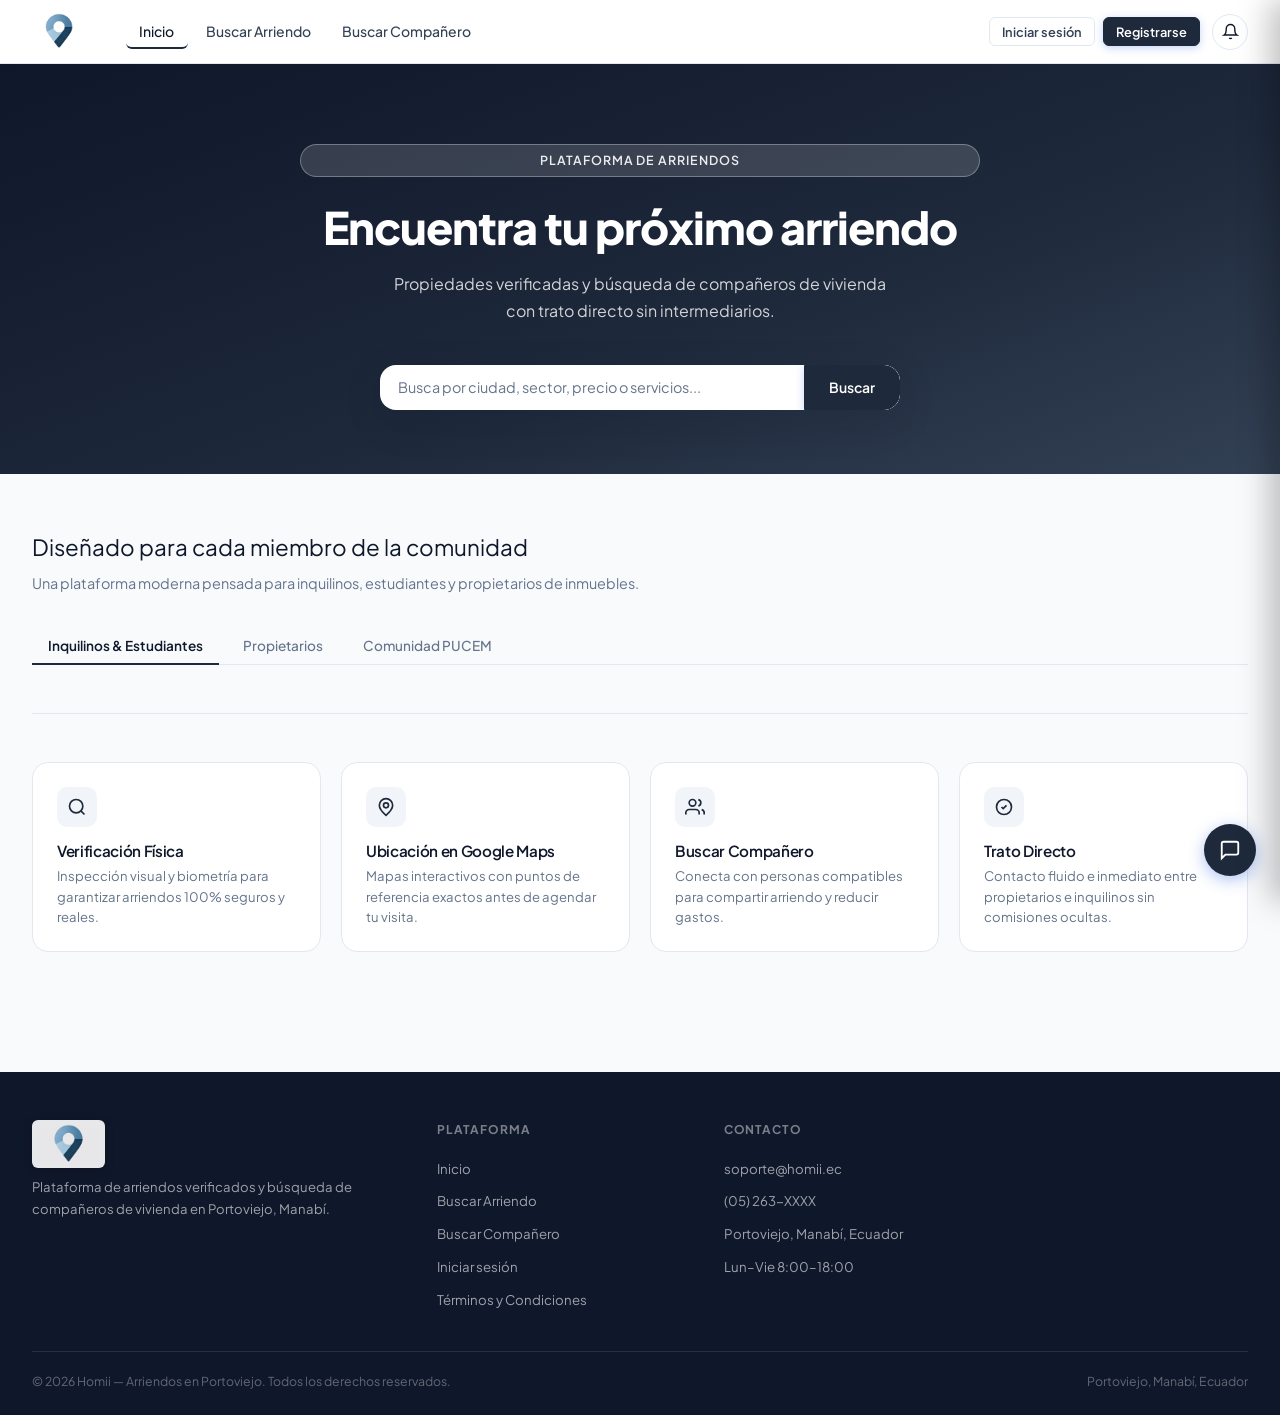
==== commit 6048de5e: "Actualizacion 9.3" ====
--- a/index.html
+++ b/index.html
@@ -5,9 +5,9 @@
   <meta name="viewport" content="width=device-width, initial-scale=1.0, maximum-scale=1.0, user-scalable=no">
   
   <!-- Favicon / Logo oficial en la pestaña y ventana del navegador -->
-  <link rel="icon" type="image/png" href="logo.png?v=20260811_56">
-  <link rel="shortcut icon" type="image/png" href="favicon.png?v=20260811_56">
-  <link rel="apple-touch-icon" href="logo.png?v=20260811_56">
+  <link rel="icon" type="image/png" sizes="32x32" href="favicon.png?v=20260811_57">
+  <link rel="shortcut icon" href="favicon.ico?v=20260811_57">
+  <link rel="apple-touch-icon" href="favicon.png?v=20260811_57">
   
   <!-- Leaflet.js — Mapa Interactivo Open-Source de Alta Velocidad sin claves API -->
   <link rel="stylesheet" href="https://unpkg.com/leaflet@1.9.4/dist/leaflet.css" integrity="sha256-p4NxAoJBhIIN+hmNHrzRCf9tD/miZyoHS5obTRR9BMY=" crossorigin="" />
@@ -2170,6 +2170,6 @@
 </div>
 
 <script src="https://cdn.jsdelivr.net/npm/@supabase/supabase-js@2"></script>
-<script src="app.js?v=20260811_56"></script>
+<script src="app.js?v=20260811_57"></script>
 </body>
 </html>
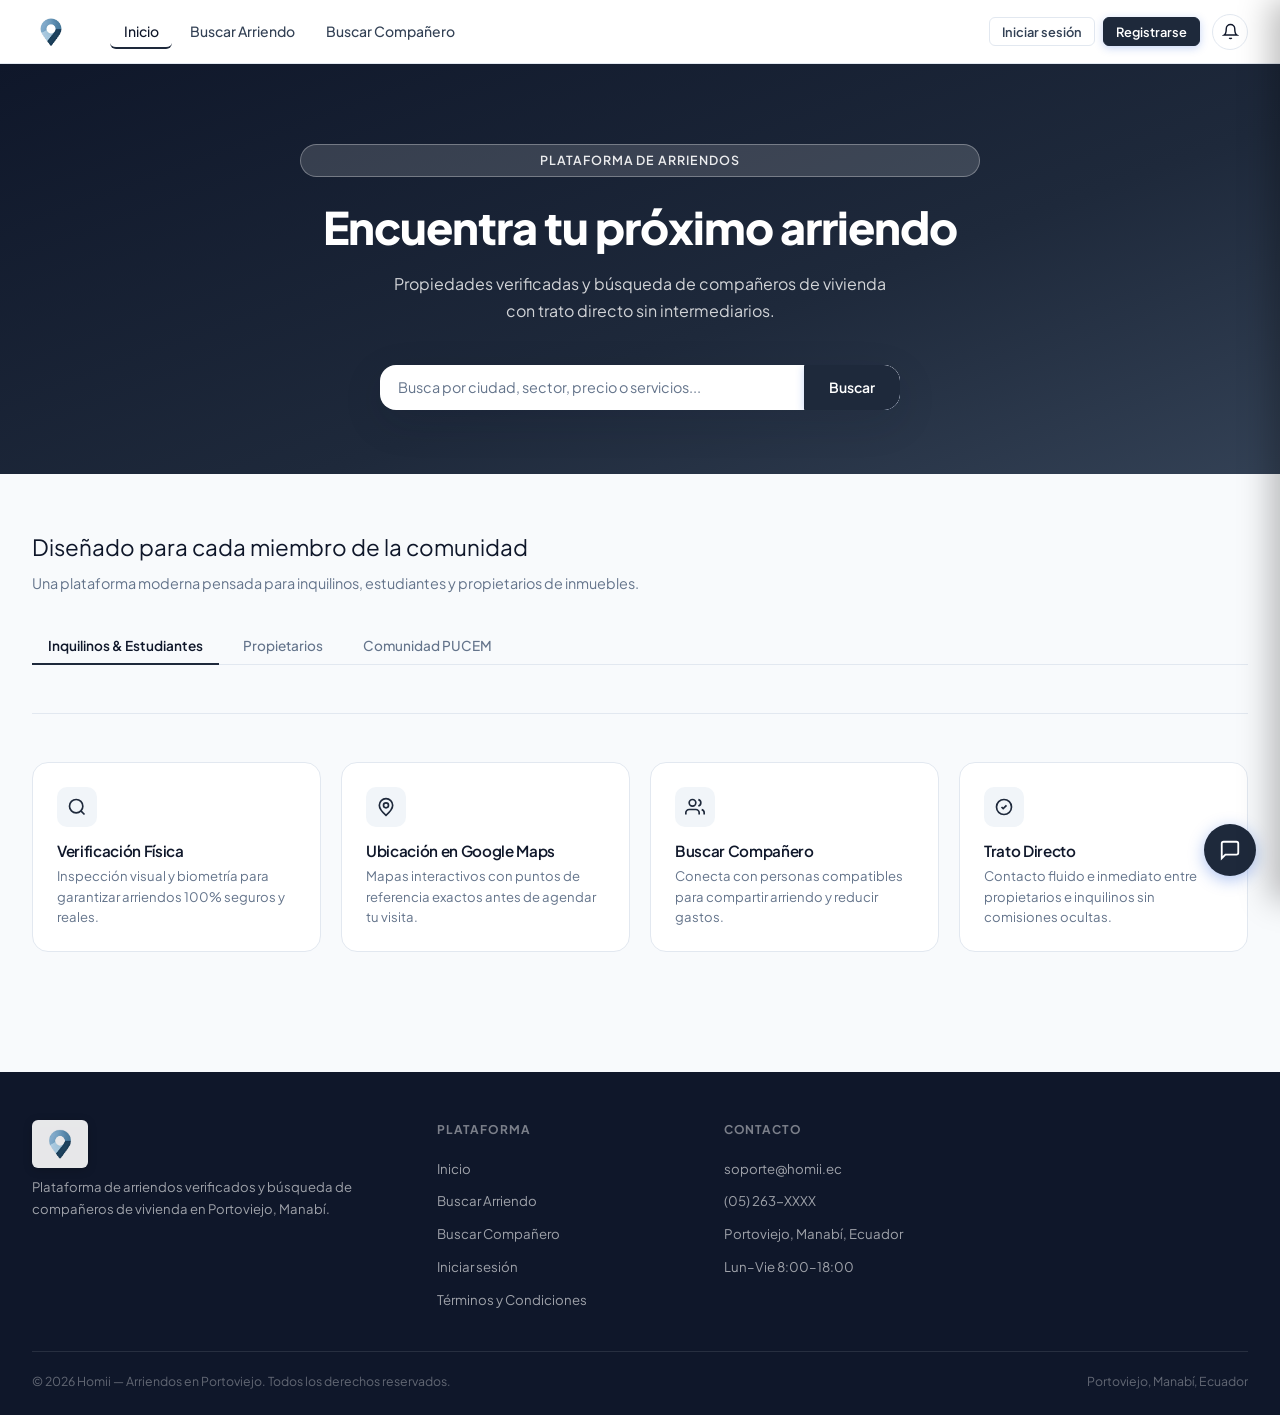
==== commit fa209c53: "Actualizacioon 9.4" ====
--- a/index.html
+++ b/index.html
@@ -5,9 +5,9 @@
   <meta name="viewport" content="width=device-width, initial-scale=1.0, maximum-scale=1.0, user-scalable=no">
   
   <!-- Favicon / Logo oficial en la pestaña y ventana del navegador -->
-  <link rel="icon" type="image/png" sizes="32x32" href="favicon.png?v=20260811_57">
-  <link rel="shortcut icon" href="favicon.ico?v=20260811_57">
-  <link rel="apple-touch-icon" href="favicon.png?v=20260811_57">
+  <link rel="icon" type="image/png" sizes="32x32" href="favicon.png?v=20260811_58">
+  <link rel="shortcut icon" href="favicon.ico?v=20260811_58">
+  <link rel="apple-touch-icon" href="favicon.png?v=20260811_58">
   
   <!-- Leaflet.js — Mapa Interactivo Open-Source de Alta Velocidad sin claves API -->
   <link rel="stylesheet" href="https://unpkg.com/leaflet@1.9.4/dist/leaflet.css" integrity="sha256-p4NxAoJBhIIN+hmNHrzRCf9tD/miZyoHS5obTRR9BMY=" crossorigin="" />
@@ -51,7 +51,7 @@
 <header>
   <div class="nav-inner">
     <div class="logo">
-      <img src="logo.png?v=20260811_56" alt="Homii" style="height: 38px; object-fit: contain;">
+      <img src="logo.png?v=20260811_58" alt="Homii" style="height: 38px; object-fit: contain;">
       <span class="logo-tag pucem-element">PUCEM</span>
     </div>
 
@@ -110,7 +110,7 @@
 <div class="mobile-nav-drawer" id="mobile-nav-drawer">
   <div class="mobile-drawer-head">
     <div class="logo">
-      <img src="logo.png?v=20260811_56" alt="Homii" style="height: 32px; object-fit: contain;">
+      <img src="logo.png?v=20260811_58" alt="Homii" style="height: 32px; object-fit: contain;">
       <span class="logo-tag pucem-element">PUCEM</span>
     </div>
     <button class="modal-close" id="mobile-drawer-close">&times;</button>
@@ -2088,7 +2088,7 @@
     <div class="footer-grid">
       <div>
         <div class="footer-brand-name">
-          <img src="logo.png?v=20260811_56" alt="Homii" style="height: 48px; margin-bottom: 0.5rem; filter: drop-shadow(0px 2px 4px rgba(0,0,0,0.2)); background: rgba(255,255,255,0.9); padding: 4px 8px; border-radius: 6px; object-fit: contain;">
+          <img src="logo.png?v=20260811_58" alt="Homii" style="height: 48px; margin-bottom: 0.5rem; filter: drop-shadow(0px 2px 4px rgba(0,0,0,0.2)); background: rgba(255,255,255,0.9); padding: 4px 8px; border-radius: 6px; object-fit: contain;">
         </div>
         <p class="footer-brand-p">
           Plataforma de arriendos verificados y búsqueda de compañeros de vivienda en Portoviejo, Manabí.
@@ -2170,6 +2170,6 @@
 </div>
 
 <script src="https://cdn.jsdelivr.net/npm/@supabase/supabase-js@2"></script>
-<script src="app.js?v=20260811_57"></script>
+<script src="app.js?v=20260811_58"></script>
 </body>
 </html>
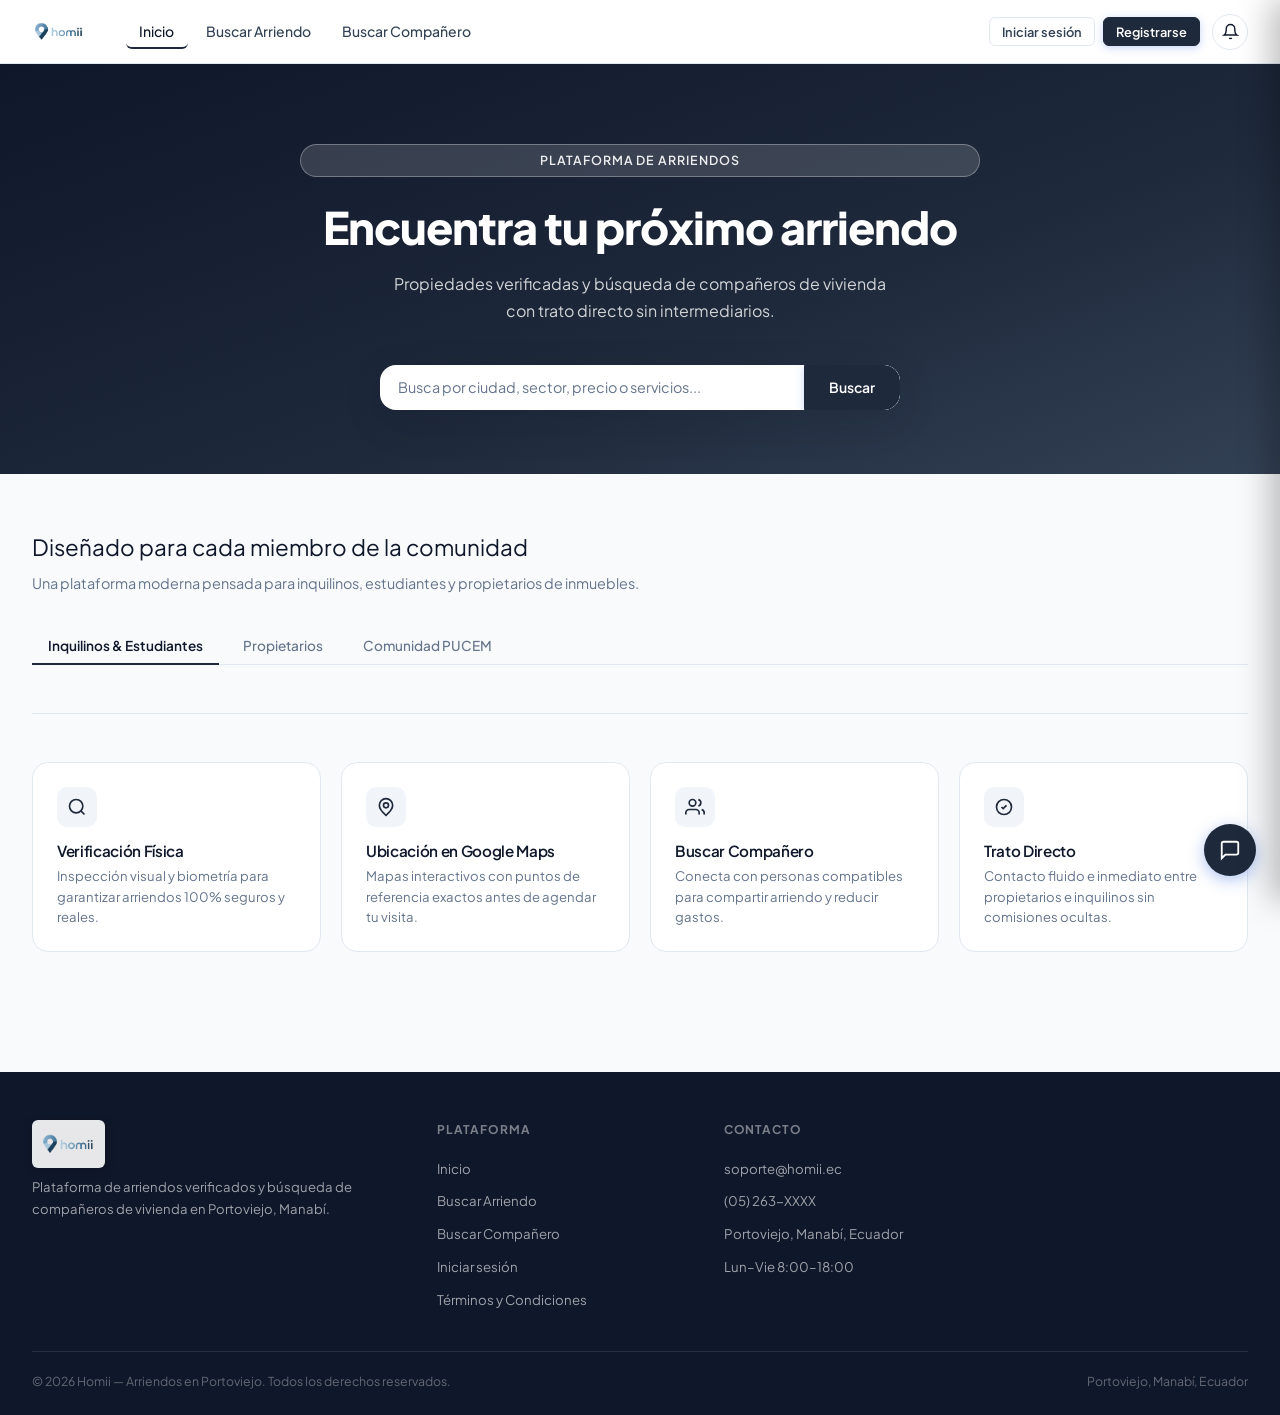
==== commit 59f0fe26: "Actualizacion 9.5" ====
--- a/index.html
+++ b/index.html
@@ -51,7 +51,7 @@
 <header>
   <div class="nav-inner">
     <div class="logo">
-      <img src="logo.png?v=20260811_58" alt="Homii" style="height: 38px; object-fit: contain;">
+      <img src="logo.png?v=20260811_59" alt="Homii" style="height: 38px; object-fit: contain;">
       <span class="logo-tag pucem-element">PUCEM</span>
     </div>
 
@@ -110,7 +110,7 @@
 <div class="mobile-nav-drawer" id="mobile-nav-drawer">
   <div class="mobile-drawer-head">
     <div class="logo">
-      <img src="logo.png?v=20260811_58" alt="Homii" style="height: 32px; object-fit: contain;">
+      <img src="logo.png?v=20260811_59" alt="Homii" style="height: 32px; object-fit: contain;">
       <span class="logo-tag pucem-element">PUCEM</span>
     </div>
     <button class="modal-close" id="mobile-drawer-close">&times;</button>
@@ -2088,7 +2088,7 @@
     <div class="footer-grid">
       <div>
         <div class="footer-brand-name">
-          <img src="logo.png?v=20260811_58" alt="Homii" style="height: 48px; margin-bottom: 0.5rem; filter: drop-shadow(0px 2px 4px rgba(0,0,0,0.2)); background: rgba(255,255,255,0.9); padding: 4px 8px; border-radius: 6px; object-fit: contain;">
+          <img src="logo.png?v=20260811_59" alt="Homii" style="height: 48px; margin-bottom: 0.5rem; filter: drop-shadow(0px 2px 4px rgba(0,0,0,0.2)); background: rgba(255,255,255,0.9); padding: 4px 8px; border-radius: 6px; object-fit: contain;">
         </div>
         <p class="footer-brand-p">
           Plataforma de arriendos verificados y búsqueda de compañeros de vivienda en Portoviejo, Manabí.
@@ -2170,6 +2170,6 @@
 </div>
 
 <script src="https://cdn.jsdelivr.net/npm/@supabase/supabase-js@2"></script>
-<script src="app.js?v=20260811_58"></script>
+<script src="app.js?v=20260811_59"></script>
 </body>
 </html>
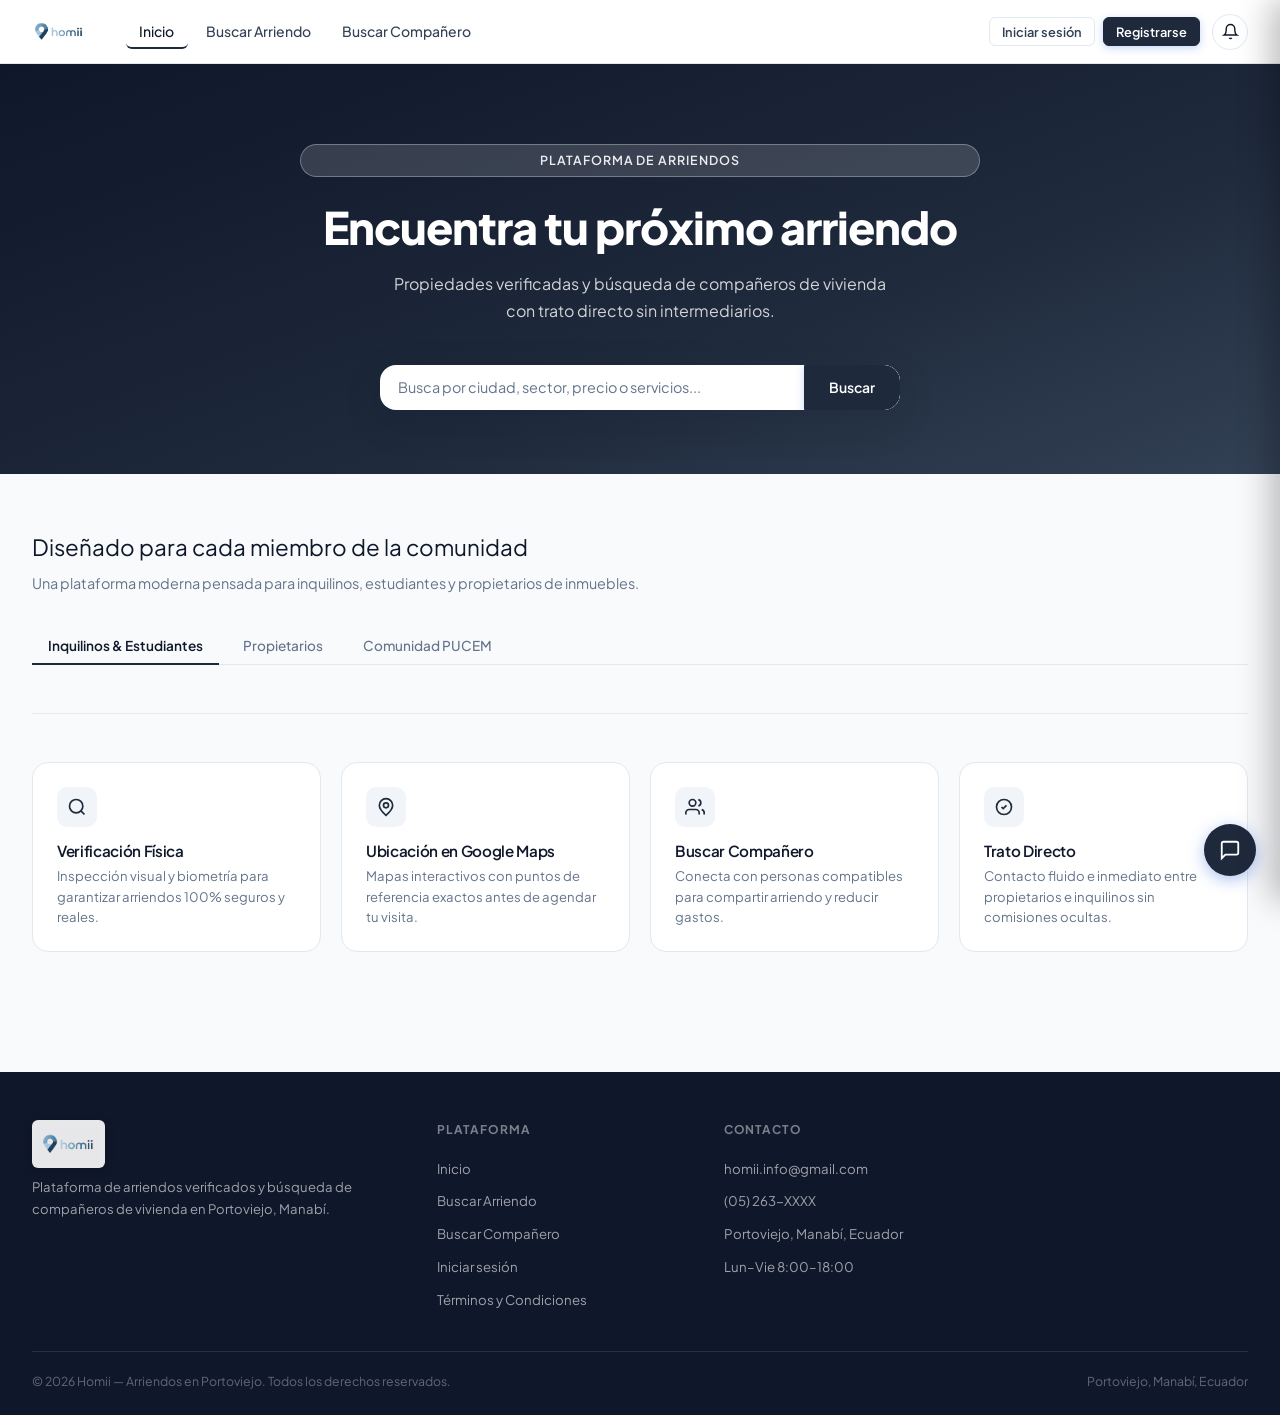
==== commit aeec1a59: "Actualizacion 9.6" ====
--- a/index.html
+++ b/index.html
@@ -2117,7 +2117,7 @@
       <div>
         <div class="footer-col-title">Contacto</div>
         <ul class="footer-links">
-          <li><a>soporte@homii.ec</a></li>
+          <li><a href="mailto:homii.info@gmail.com">homii.info@gmail.com</a></li>
           <li><a>(05) 263-XXXX</a></li>
           <li><a>Portoviejo, Manabí, Ecuador</a></li>
           <li><a>Lun–Vie 8:00–18:00</a></li>
@@ -2170,6 +2170,6 @@
 </div>
 
 <script src="https://cdn.jsdelivr.net/npm/@supabase/supabase-js@2"></script>
-<script src="app.js?v=20260811_59"></script>
+<script src="app.js?v=20260811_60"></script>
 </body>
 </html>
